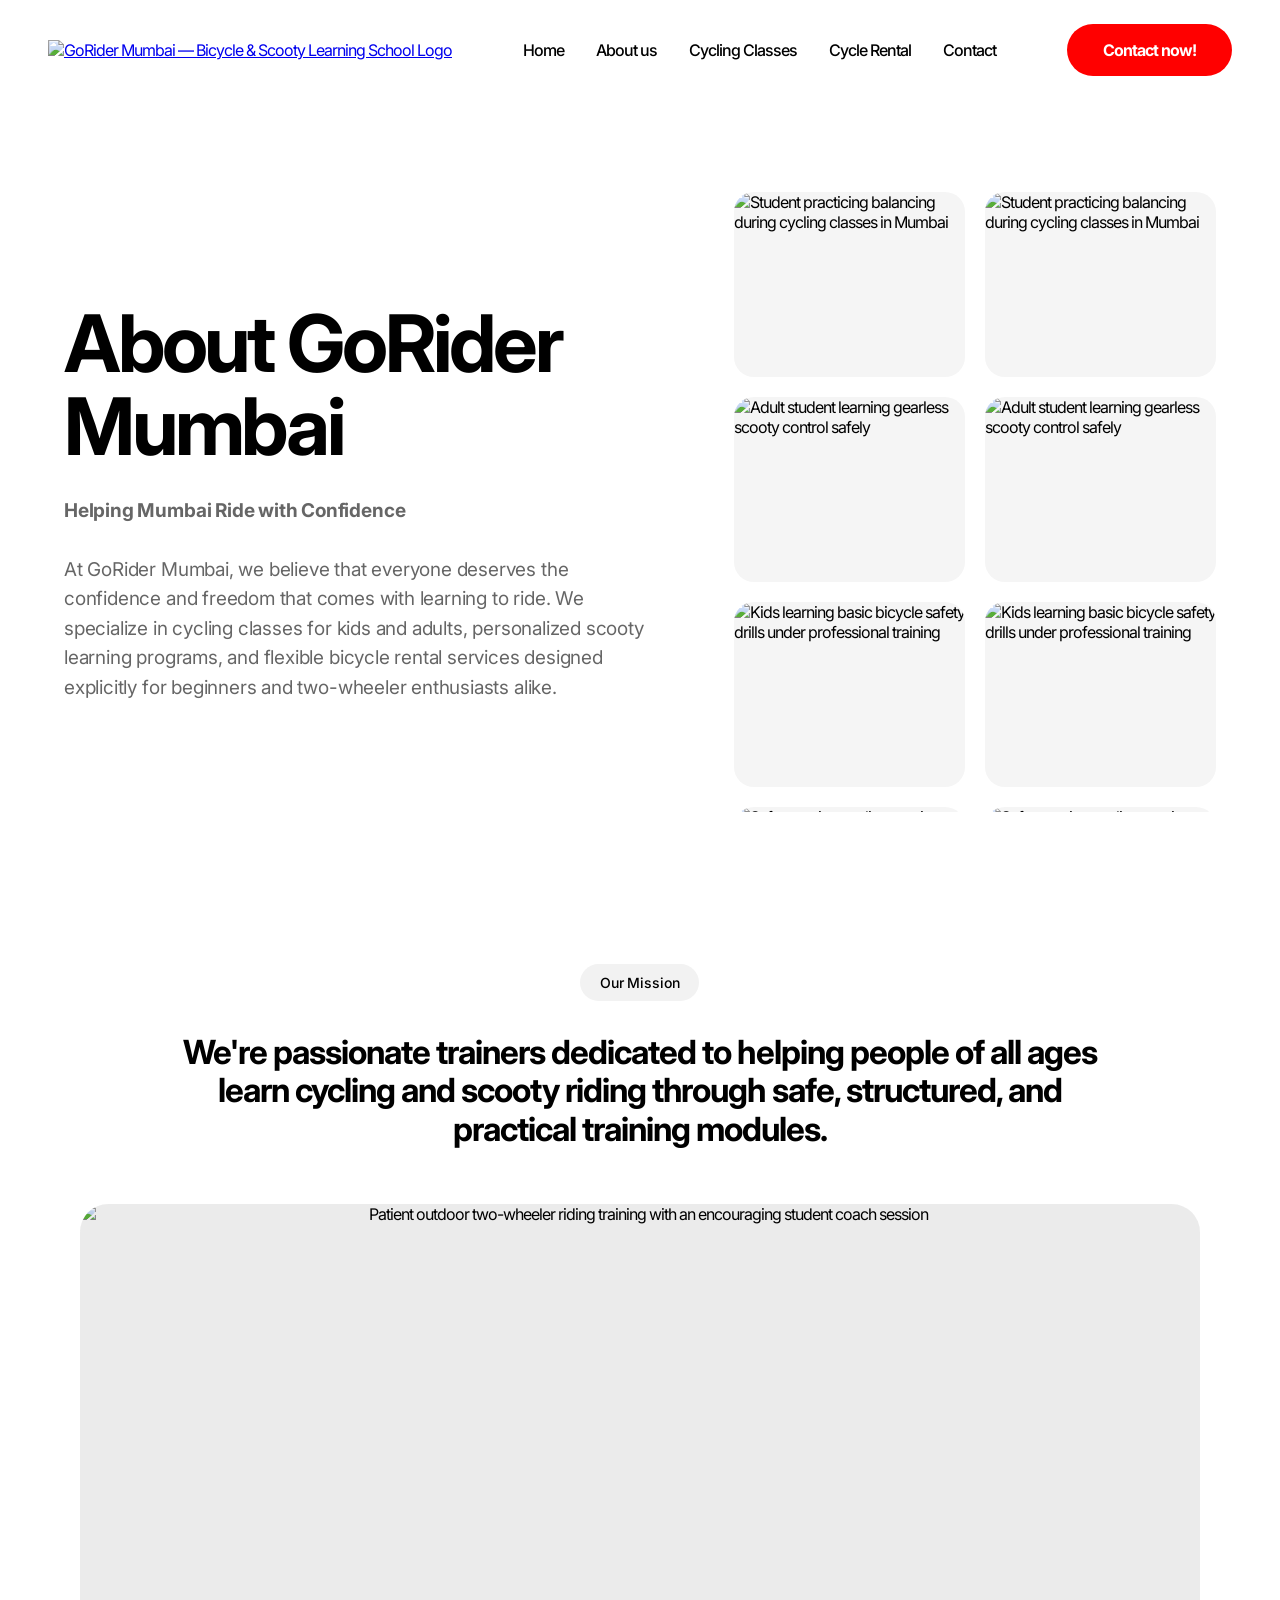
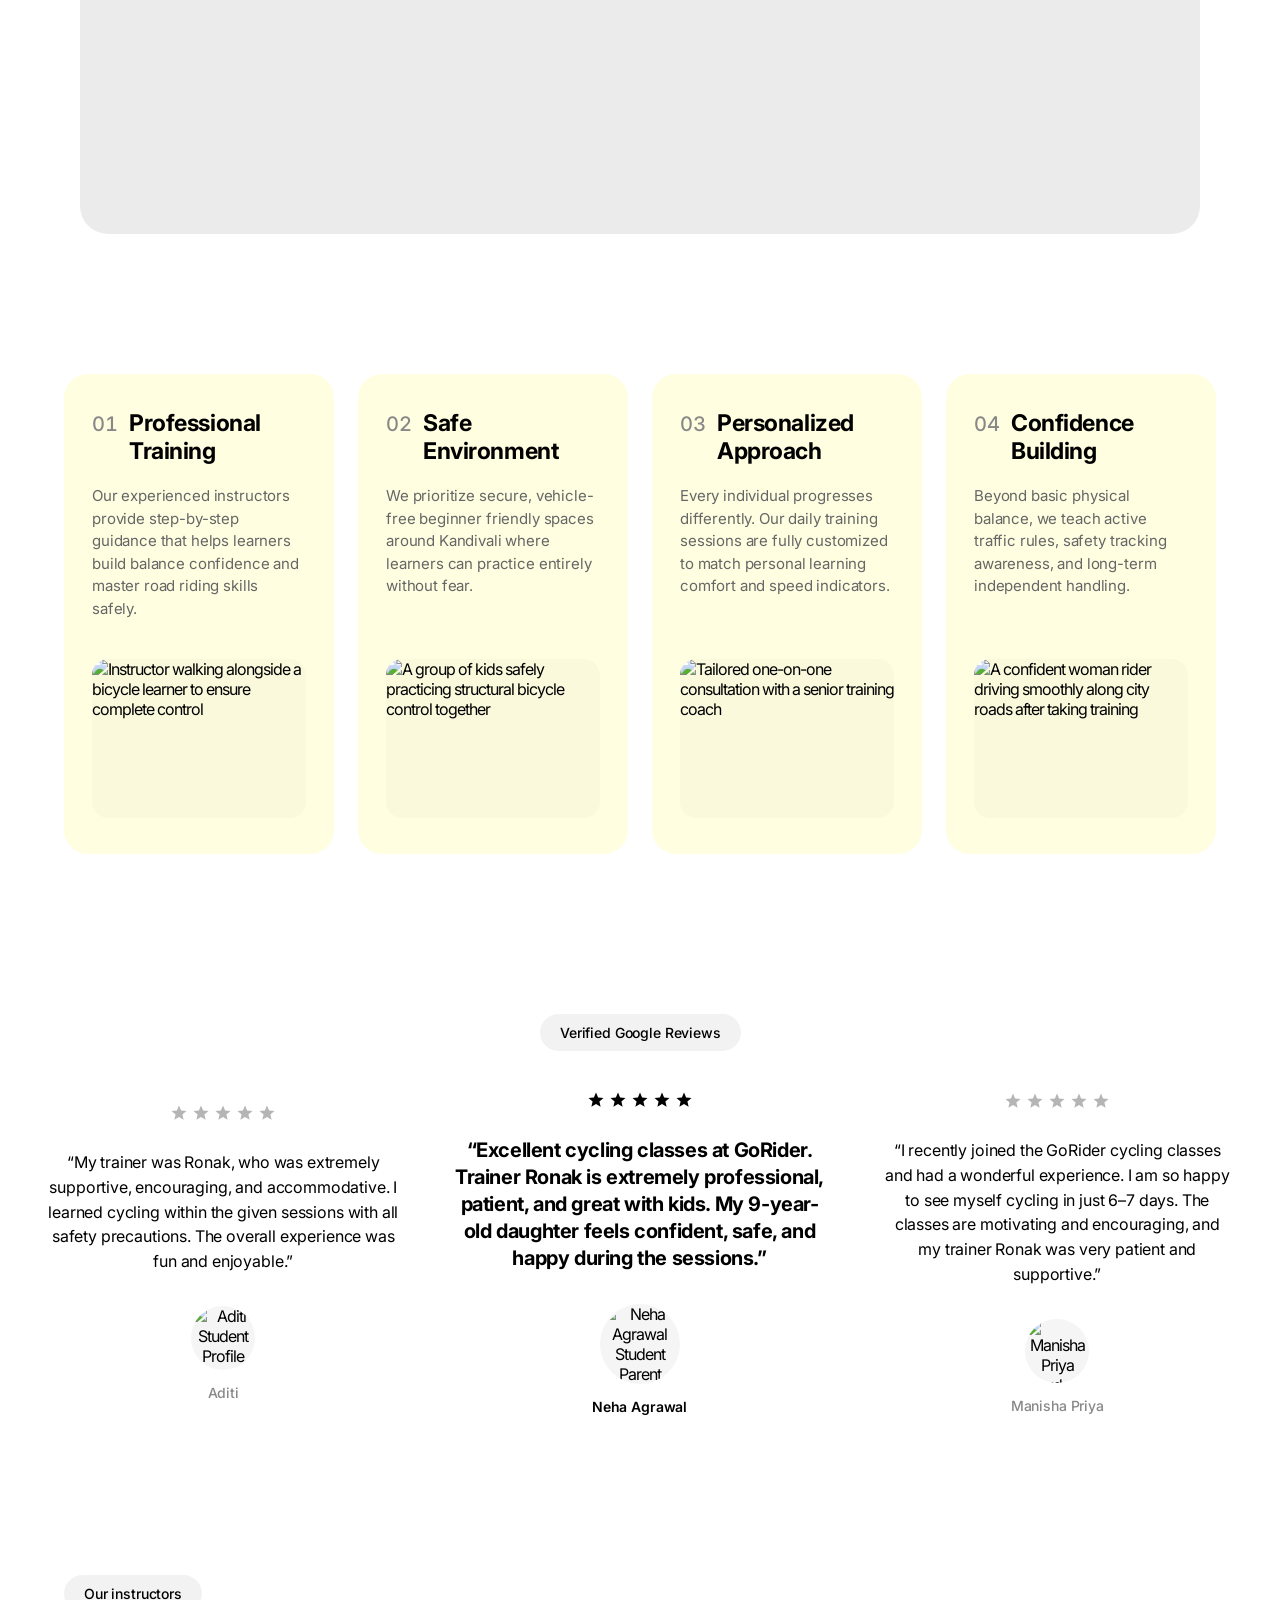
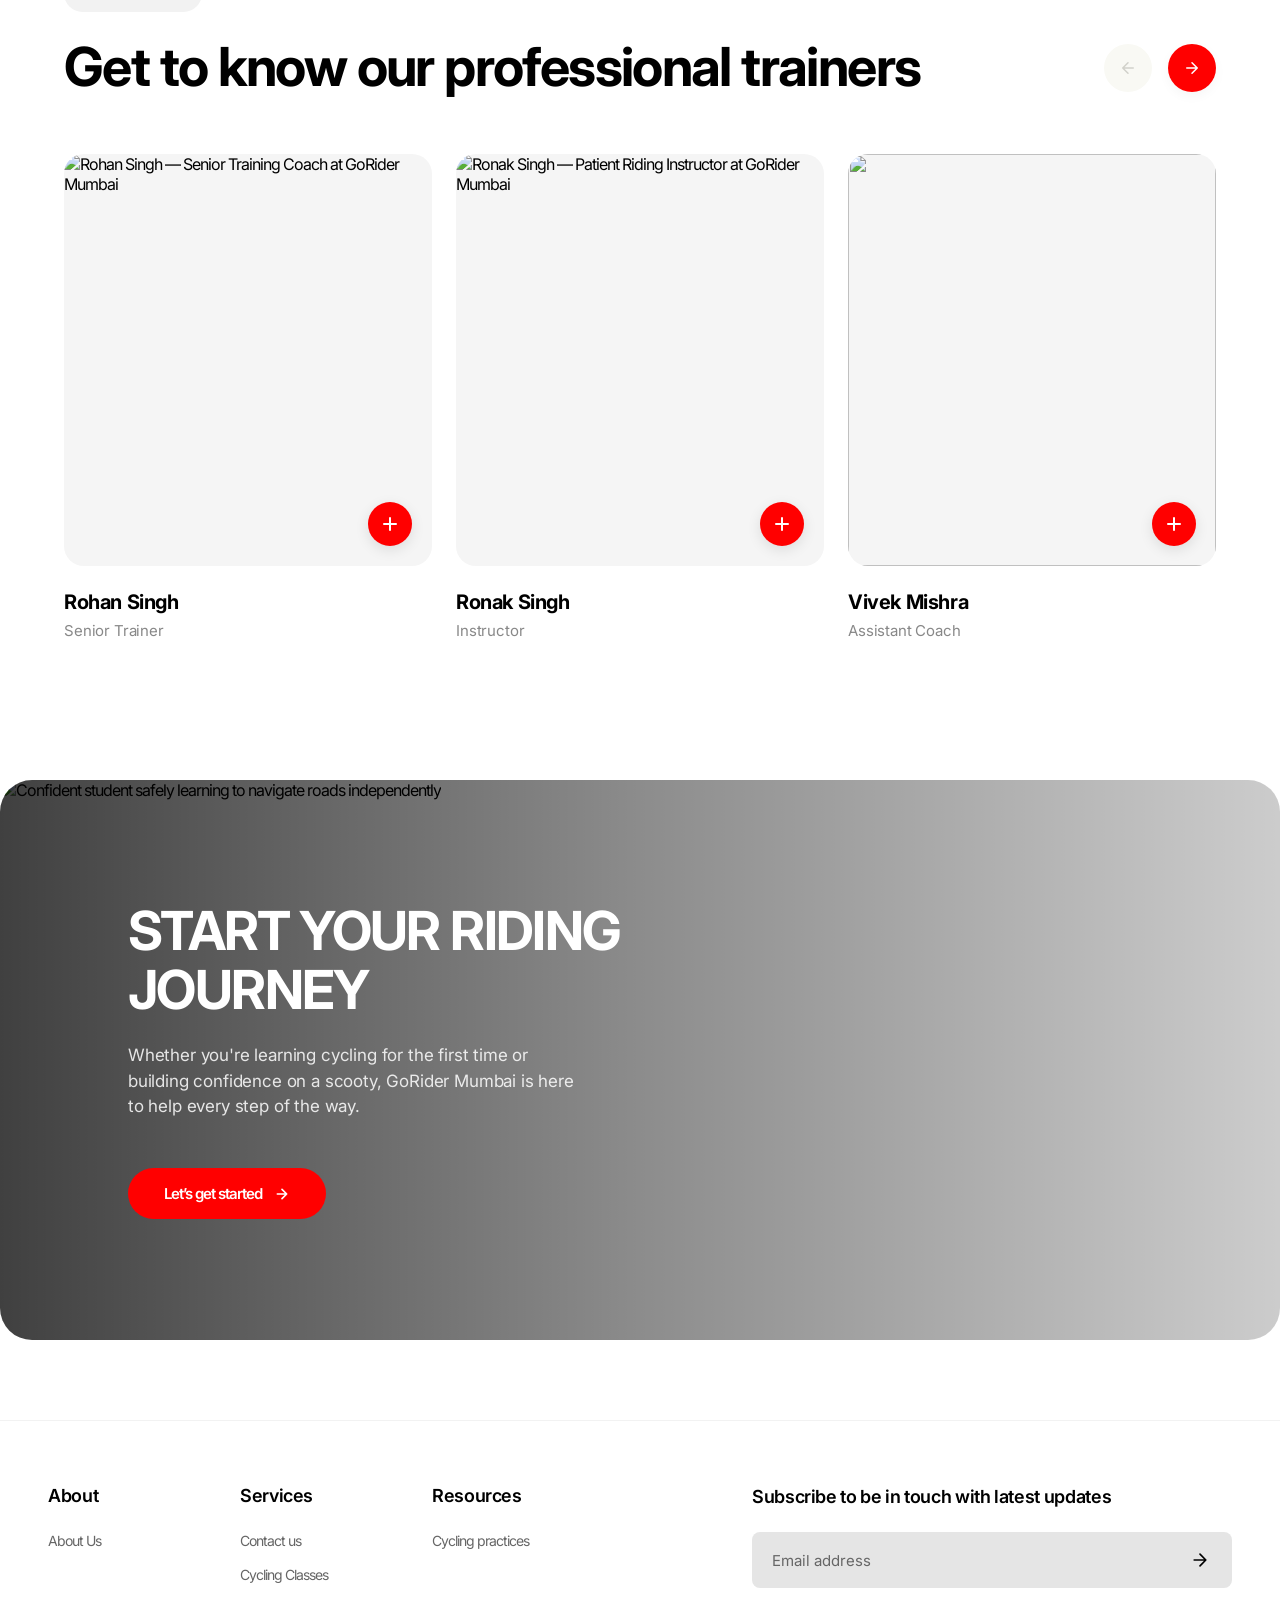
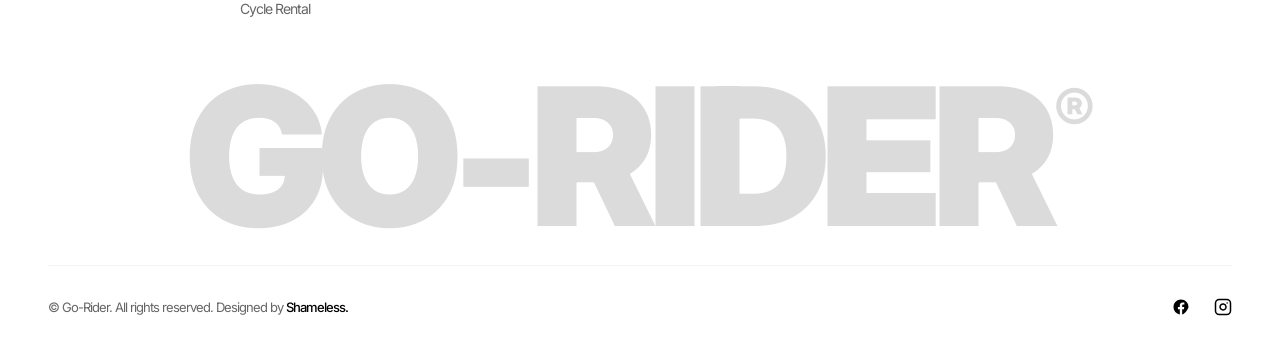
==== Go-rider/about.html @ f87ca154 "Add files via upload" ====
<!DOCTYPE html>
<html lang="en">

<head>
    <meta charset="UTF-8">
    <meta name="viewport" content="width=device-width, initial-scale=1.0">
    
    <!-- Optimized Meta Title & Description for Local Business Authority -->
    <title>About Us | GoRider Mumbai — Professional Cycling & Scooty Training Academy</title>
    <meta name="description"
        content="Discover the story behind GoRider Mumbai. Learn how our expert instructors provide safe, patient cycling and gearless scooty driving lessons for adults, kids, and women in Kandivali East.">
    <meta property="og:title" content="About Us — GoRider Mumbai Cycling Classes">
    <meta property="og:description"
        content="Meet our patient instructors and explore our beginner-friendly training programs for independent two-wheeler riding in Mumbai.">
    <meta property="og:type" content="website">

    <link rel="preconnect" href="https://fonts.googleapis.com">
    <link rel="preconnect" href="https://fonts.gstatic.com" crossorigin>
    <link href="https://fonts.googleapis.com/css2?family=Inter:wght@400;500;600;700;800&display=swap" rel="stylesheet">

    <link rel="stylesheet" href="css/style.css">
    <link rel="stylesheet" href="./css/responsive.css">
    <!-- Modern Browsers & Devices Favicon Code -->
<link rel="icon" href="https://i.postimg.cc/0Q3DzD9N/Whats-App-Image-2026-05-09-at-15-06-15.jpg" sizes="any">
<link rel="icon" href="https://i.postimg.cc/0Q3DzD9N/Whats-App-Image-2026-05-09-at-15-06-15.jpg" type="image/svg+xml">
<link rel="apple-touch-icon" href="https://i.postimg.cc/0Q3DzD9N/Whats-App-Image-2026-05-09-at-15-06-15.jpg">
<link rel="manifest" href="https://i.postimg.cc/0Q3DzD9N/Whats-App-Image-2026-05-09-at-15-06-15.jpg">
</head>

<body class="bg-white text-black antialiased">

    <header class="site-header">
        <div class="header-container">
            <div class="logo">
                <a href="./index.html">
                    <img src="https://i.postimg.cc/0Q3DzD9N/Whats-App-Image-2026-05-09-at-15-06-15.jpg"
                        alt="GoRider Mumbai — Bicycle & Scooty Learning School Logo">
                </a>
            </div>

            <nav class="desktop-nav" aria-label="Main Navigation">
                <ul class="nav-links">
                    <li><a href="./index.html">Home</a></li>
                    <li><a href="./about.html">About us</a></li>
                    <li><a href="./cycleclasses.html">Cycling Classes</a></li>
                    <li><a href="./cyclerental.html">Cycle Rental</a></li>
                    <li><a href="./contact.html">Contact</a></li>
                </ul>
            </nav>

            <div class="header-cta">
                <a href="./contact.html" class="btn-register">Contact now!</a>
            </div>

            <button class="menu-toggle" id="menuOpenBtn" aria-label="Open navigation menu" aria-controls="mobileMenu">
                <span class="hamburger-line"></span>
                <span class="hamburger-line"></span>
                <span class="hamburger-line"></span>
            </button>
        </div>
    </header>

    <div class="mobile-menu-overlay" id="mobileMenu" aria-hidden="true">
        <div class="mobile-menu-header">
            <div class="logo">
                <a href="./index.html">
                    <img src="https://i.postimg.cc/0Q3DzD9N/Whats-App-Image-2026-05-09-at-15-06-15.jpg"
                        alt="GoRider Mumbai Mobile Logo">
                </a>
            </div>
            <button class="menu-close" id="menuCloseBtn" aria-label="Close navigation menu">
                <span class="close-icon">&times;</span>
            </button>
        </div>

        <nav class="mobile-nav" aria-label="Mobile Main Navigation">
            <ul class="nav-links">
                <li><a href="./index.html">Home</a></li>
                <li><a href="./about.html">About us</a></li>
                <li><a href="./cycleclasses.html">Cycling Classes</a></li>
                <li><a href="./cyclerental.html">Cycle Rental</a></li>
                <li><a href="./contact.html">Contact</a></li>
            </ul>
            <div class="mobile-cta-wrapper">
                <a href="./contact.html" class="btn-register-mobile">Contact now</a>
            </div>
        </nav>
    </div>

    <main>
        <section class="about-hero-section" id="about-intro">
            <div class="about-hero-container">
                
                <div class="about-hero-text-pane">
                    <h1 class="about-main-title reveal-item">About GoRider Mumbai</h1>
                    <p class="about-description reveal-item">
                        <strong>Helping Mumbai Ride with Confidence</strong><br><br>
                        At GoRider Mumbai, we believe that everyone deserves the confidence and freedom that comes with learning to ride. We specialize in cycling classes for kids and adults, personalized scooty learning programs, and flexible bicycle rental services designed explicitly for beginners and two-wheeler enthusiasts alike.
                    </p>
                </div>

                <div class="about-hero-marquee-pane reveal-item">
                    
                    <div class="marquee-track-column col-down" aria-hidden="true">
                        <div class="marquee-scroll-group">
                            <div class="marquee-img-card"><img src="https://i.postimg.cc/pdFwqswV/Whats-App-Image-2026-05-21-at-13-03-52.jpg" alt="Student practicing balancing during cycling classes in Mumbai"></div>
                            <div class="marquee-img-card"><img src="https://i.postimg.cc/c4DGHg7Z/Whats-App-Image-2026-05-11-at-10-00-39-(2).jpg" alt="Adult student learning gearless scooty control safely"></div>
                            <div class="marquee-img-card"><img src="https://i.postimg.cc/3JLQR4jY/Whats-App-Image-2026-05-11-at-10-00-39.jpg" alt="Kids learning basic bicycle safety drills under professional training"></div>
                        </div>
                        <div class="marquee-scroll-group">
                            <div class="marquee-img-card"><img src="https://i.postimg.cc/RVCz4QHL/Whats-App-Image-2026-05-10-at-21-52-39.jpg" alt="Safe morning cycling session tracking with GoRider instructors"></div>
                            <div class="marquee-img-card"><img src="https://i.postimg.cc/J4TCnDNS/Whats-App-Image-2026-05-11-at-10-00-38.jpg" alt="A collection of well-maintained bicycles ready for rental options"></div>
                            <div class="marquee-img-card"><img src="https://i.postimg.cc/x1hrvwFL/Whats-App-Image-2026-05-11-at-10-00-42.jpg" alt="Personalized women scooty driving lessons in Kandivali East"></div>
                        </div>
                    </div>

                    <div class="marquee-track-column col-up" aria-hidden="true">
                        <div class="marquee-scroll-group">
                            <div class="marquee-img-card"><img src="https://i.postimg.cc/pdFwqswV/Whats-App-Image-2026-05-21-at-13-03-52.jpg" alt="Student practicing balancing during cycling classes in Mumbai"></div>
                            <div class="marquee-img-card"><img src="https://i.postimg.cc/c4DGHg7Z/Whats-App-Image-2026-05-11-at-10-00-39-(2).jpg" alt="Adult student learning gearless scooty control safely"></div>
                            <div class="marquee-img-card"><img src="https://i.postimg.cc/3JLQR4jY/Whats-App-Image-2026-05-11-at-10-00-39.jpg" alt="Kids learning basic bicycle safety drills under professional training"></div>
                        </div>
                        <div class="marquee-scroll-group">
                            <div class="marquee-img-card"><img src="https://i.postimg.cc/RVCz4QHL/Whats-App-Image-2026-05-10-at-21-52-39.jpg" alt="Safe morning cycling session tracking with GoRider instructors"></div>
                            <div class="marquee-img-card"><img src="https://i.postimg.cc/J4TCnDNS/Whats-App-Image-2026-05-11-at-10-00-38.jpg" alt="A collection of well-maintained bicycles ready for rental options"></div>
                            <div class="marquee-img-card"><img src="https://i.postimg.cc/x1hrvwFL/Whats-App-Image-2026-05-11-at-10-00-42.jpg" alt="Personalized women scooty driving lessons in Kandivali East"></div>
                        </div>
                    </div>

                </div>

            </div>
        </section>
    </main>

    <section class="about-promo-section" id="about-story">
        <div class="about-promo-container">
            
            <div class="promo-header reveal-item">
                <span class="promo-badge">Our Mission</span>
            </div>

            <div class="promo-headline-wrapper reveal-item">
                <h2 class="promo-main-title">
                    We're passionate trainers dedicated to helping people of all ages learn cycling and scooty riding through safe, structured, and practical training modules.
                </h2>
            </div>

            <div class="promo-media-card reveal-item" id="video-trigger-container">
                <img 
                    src="https://i.postimg.cc/qvPnCGyw/Gemini-Generated-Image-xu82bdxu82bdxu82.png" 
                    alt="Patient outdoor two-wheeler riding training with an encouraging student coach session" 
                    class="promo-backdrop-img"
                    loading="lazy"
                    width="1120"
                    height="630"
                >
                <div class="media-darkness-tint" aria-hidden="true"></div>
            </div>

        </div>
    </section>

    <section class="about-cards-section" id="about-advantages-grid">
        <div class="about-cards-container">
            
            <div class="about-cards-row">
                
                <article class="advantage-item-card reveal-item">
                    <div class="card-meta-header">
                        <span class="card-number-index">01</span>
                        <h3 class="card-title-text">Professional Training</h3>
                    </div>
                    <p class="card-body-description">
                       Our experienced instructors provide step-by-step guidance that helps learners build balance confidence and master road riding skills safely.
                    </p>
                    <div class="card-image-box">
                        <img src="https://images.pexels.com/photos/10403889/pexels-photo-10403889.jpeg" alt="Instructor walking alongside a bicycle learner to ensure complete control" loading="lazy">
                    </div>
                </article>

                <article class="advantage-item-card reveal-item">
                    <div class="card-meta-header">
                        <span class="card-number-index">02</span>
                        <h3 class="card-title-text">Safe Environment</h3>
                    </div>
                    <p class="card-body-description">
                        We prioritize secure, vehicle-free beginner friendly spaces around Kandivali where learners can practice entirely without fear.
                    </p>
                    <div class="card-image-box">
                        <img src="https://images.pexels.com/photos/37119587/pexels-photo-37119587.jpeg" alt="A group of kids safely practicing structural bicycle control together" loading="lazy">
                    </div>
                </article>

                <article class="advantage-item-card reveal-item">
                    <div class="card-meta-header">
                        <span class="card-number-index">03</span>
                        <h3 class="card-title-text">Personalized Approach</h3>
                    </div>
                    <p class="card-body-description">
                        Every individual progresses differently. Our daily training sessions are fully customized to match personal learning comfort and speed indicators.
                    </p>
                    <div class="card-image-box">
                        <img src="https://images.pexels.com/photos/12945008/pexels-photo-12945008.jpeg" alt="Tailored one-on-one consultation with a senior training coach" loading="lazy">
                    </div>
                </article>

                <article class="advantage-item-card reveal-item">
                    <div class="card-meta-header">
                        <span class="card-number-index">04</span>
                        <h3 class="card-title-text">Confidence Building</h3>
                    </div>
                    <p class="card-body-description">
                        Beyond basic physical balance, we teach active traffic rules, safety tracking awareness, and long-term independent handling.
                    </p>
                    <div class="card-image-box">
                        <img src="https://images.pexels.com/photos/8798975/pexels-photo-8798975.jpeg" alt="A confident woman rider driving smoothly along city roads after taking training" loading="lazy">
                    </div>
                </article>

            </div>

        </div>
    </section>

    <section class="about-reviews-section" id="about-reviews">
        <div class="about-reviews-container">
            
            <div class="reviews-header reveal-item">
                <span class="reviews-badge">Verified Google Reviews</span>
            </div>

            <div class="reviews-grid-layout">
                
                <article class="review-display-card side-card reveal-item">
                    <div class="star-rating-row dim-stars" aria-label="Rated 5 out of 5 stars">
                        <svg viewBox="0 0 24 24" fill="currentColor"><path d="M12 17.27L18.18 21l-1.64-7.03L22 9.24l-7.19-.61L12 2 9.19 8.63 2 9.24l5.46 4.73L5.82 21z"/></svg>
                        <svg viewBox="0 0 24 24" fill="currentColor"><path d="M12 17.27L18.18 21l-1.64-7.03L22 9.24l-7.19-.61L12 2 9.19 8.63 2 9.24l5.46 4.73L5.82 21z"/></svg>
                        <svg viewBox="0 0 24 24" fill="currentColor"><path d="M12 17.27L18.18 21l-1.64-7.03L22 9.24l-7.19-.61L12 2 9.19 8.63 2 9.24l5.46 4.73L5.82 21z"/></svg>
                        <svg viewBox="0 0 24 24" fill="currentColor"><path d="M12 17.27L18.18 21l-1.64-7.03L22 9.24l-7.19-.61L12 2 9.19 8.63 2 9.24l5.46 4.73L5.82 21z"/></svg>
                        <svg viewBox="0 0 24 24" fill="currentColor"><path d="M12 17.27L18.18 21l-1.64-7.03L22 9.24l-7.19-.61L12 2 9.19 8.63 2 9.24l5.46 4.73L5.82 21z"/></svg>
                    </div>
                    <blockquote class="review-blockquote-text">
                        &ldquo;My trainer was Ronak, who was extremely supportive, encouraging, and accommodative. I learned cycling within the given sessions with all safety precautions. The overall experience was fun and enjoyable.&rdquo;
                    </blockquote>
                    <div class="review-author-profile">
                        <div class="author-avatar-frame">
                            <img src="https://randomuser.me/api/portraits/women/12.jpg" alt="Aditi Student Profile Picture" loading="lazy">
                        </div>
                        <span class="author-name-text">Aditi</span>
                    </div>
                </article>

                <article class="review-display-card center-card reveal-item">
                    <div class="star-rating-row solid-stars" aria-label="Rated 5 out of 5 stars">
                        <svg viewBox="0 0 24 24" fill="currentColor"><path d="M12 17.27L18.18 21l-1.64-7.03L22 9.24l-7.19-.61L12 2 9.19 8.63 2 9.24l5.46 4.73L5.82 21z"/></svg>
                        <svg viewBox="0 0 24 24" fill="currentColor"><path d="M12 17.27L18.18 21l-1.64-7.03L22 9.24l-7.19-.61L12 2 9.19 8.63 2 9.24l5.46 4.73L5.82 21z"/></svg>
                        <svg viewBox="0 0 24 24" fill="currentColor"><path d="M12 17.27L18.18 21l-1.64-7.03L22 9.24l-7.19-.61L12 2 9.19 8.63 2 9.24l5.46 4.73L5.82 21z"/></svg>
                        <svg viewBox="0 0 24 24" fill="currentColor"><path d="M12 17.27L18.18 21l-1.64-7.03L22 9.24l-7.19-.61L12 2 9.19 8.63 2 9.24l5.46 4.73L5.82 21z"/></svg>
                        <svg viewBox="0 0 24 24" fill="currentColor"><path d="M12 17.27L18.18 21l-1.64-7.03L22 9.24l-7.19-.61L12 2 9.19 8.63 2 9.24l5.46 4.73L5.82 21z"/></svg>
                    </div>
                    <blockquote class="review-blockquote-text">
                        &ldquo;Excellent cycling classes at GoRider. Trainer Ronak is extremely professional, patient, and great with kids. My 9-year-old daughter feels confident, safe, and happy during the sessions.&rdquo;
                    </blockquote>
                    <div class="review-author-profile">
                        <div class="author-avatar-frame main-avatar">
                            <img src="https://lh3.googleusercontent.com/a-/ALV-UjWwUsFAbyqOYXCbGFo5ivkQgZo5kqHjsEYypUk7lC_VW98xeJxp=w90-h90-p-rp-mo-br100" alt="Neha Agrawal Student Parent Review Picture" loading="lazy">
                        </div>
                        <span class="author-name-text">Neha Agrawal</span>
                    </div>
                </article>

                <article class="review-display-card side-card reveal-item">
                    <div class="star-rating-row dim-stars" aria-label="Rated 5 out of 5 stars">
                        <svg viewBox="0 0 24 24" fill="currentColor"><path d="M12 17.27L18.18 21l-1.64-7.03L22 9.24l-7.19-.61L12 2 9.19 8.63 2 9.24l5.46 4.73L5.82 21z"/></svg>
                        <svg viewBox="0 0 24 24" fill="currentColor"><path d="M12 17.27L18.18 21l-1.64-7.03L22 9.24l-7.19-.61L12 2 9.19 8.63 2 9.24l5.46 4.73L5.82 21z"/></svg>
                        <svg viewBox="0 0 24 24" fill="currentColor"><path d="M12 17.27L18.18 21l-1.64-7.03L22 9.24l-7.19-.61L12 2 9.19 8.63 2 9.24l5.46 4.73L5.82 21z"/></svg>
                        <svg viewBox="0 0 24 24" fill="currentColor"><path d="M12 17.27L18.18 21l-1.64-7.03L22 9.24l-7.19-.61L12 2 9.19 8.63 2 9.24l5.46 4.73L5.82 21z"/></svg>
                        <svg viewBox="0 0 24 24" fill="currentColor"><path d="M12 17.27L18.18 21l-1.64-7.03L22 9.24l-7.19-.61L12 2 9.19 8.63 2 9.24l5.46 4.73L5.82 21z"/></svg>
                    </div>
                    <blockquote class="review-blockquote-text">
                        &ldquo;I recently joined the GoRider cycling classes and had a wonderful experience. I am so happy to see myself cycling in just 6–7 days. The classes are motivating and encouraging, and my trainer Ronak was very patient and supportive.&rdquo;
                    </blockquote>
                    <div class="review-author-profile">
                        <div class="author-avatar-frame">
                            <img src="https://randomuser.me/api/portraits/women/10.jpg" alt="Manisha Priya Student Review Picture" loading="lazy">
                        </div>
                        <span class="author-name-text">Manisha Priya</span>
                    </div>
                </article>

            </div>

        </div>
    </section>

    <section class="about-team-section" id="about-team">
        <div class="about-team-container">
            
            <div class="team-section-header reveal-item">
                <div class="header-left-pane">
                    <span class="team-badge">Our instructors</span>
                    <h2 class="team-main-title">Get to know our professional trainers</h2>
                </div>
                
                <div class="team-nav-arrows" aria-hidden="true">
                    <button class="team-arrow-btn arrow-dim" aria-label="Previous team members">
                        <svg viewBox="0 0 24 24" fill="none" xmlns="http://www.w3.org/2000/svg">
                            <path d="M19 12H5M5 12L12 19M5 12L12 5" stroke="currentColor" stroke-width="2" stroke-linecap="round" stroke-linejoin="round"/>
                        </svg>
                    </button>
                    <button class="team-arrow-btn arrow-active" aria-label="Next team members">
                        <svg viewBox="0 0 24 24" fill="none" xmlns="http://www.w3.org/2000/svg">
                            <path d="M5 12H19M19 12L12 5M19 12L12 19" stroke="currentColor" stroke-width="2" stroke-linecap="round" stroke-linejoin="round"/>
                        </svg>
                    </button>
                </div>
            </div>

            <div class="team-grid-layout">
                
                <article class="team-profile-card reveal-item">
                    <div class="profile-media-box">
                        <img src="https://i.postimg.cc/RCThRjbg/Whats-App-Image-2026-06-08-at-13-57-51.jpg" alt="Rohan Singh — Senior Training Coach at GoRider Mumbai" loading="lazy">
                        <button class="profile-detail-plus" aria-label="View biography profile metrics for Rohan Singh">
                            <span class="plus-bar-h"></span>
                            <span class="plus-bar-v"></span>
                        </button>
                    </div>
                    <div class="profile-identity-footer">
                        <h3 class="member-name-lbl">Rohan Singh</h3>
                        <p class="member-role-lbl">Senior Trainer</p>
                    </div>
                </article>

                <article class="team-profile-card reveal-item">
                    <div class="profile-media-box">
                        <img src="https://i.postimg.cc/XNgq8TD1/Whats-App-Image-2026-06-08-at-13-56-03.jpg" alt="Ronak Singh — Patient Riding Instructor at GoRider Mumbai" loading="lazy">
                        <button class="profile-detail-plus" aria-label="View biography profile metrics for Ronak Singh">
                            <span class="plus-bar-h"></span>
                            <span class="plus-bar-v"></span>
                        </button>
                    </div>
                    <div class="profile-identity-footer">
                        <h3 class="member-name-lbl">Ronak Singh</h3>
                        <p class="member-role-lbl">Instructor</p>
                    </div>
                </article>

                <article class="team-profile-card reveal-item">
                    <div class="profile-media-box">
                        <img src="[data-uri]"><br>                        <button class="profile-detail-plus" aria-label="View biography profile metrics for Vivek Mishra">
                            <span class="plus-bar-h"></span>
                            <span class="plus-bar-v"></span>
                        </button>
                    </div>
                    <div class="profile-identity-footer">
                        <h3 class="member-name-lbl">Vivek Mishra</h3>
                        <p class="member-role-lbl">Assistant Coach</p>
                    </div>
                </article>

            </div>

        </div>
    </section>

    <section class="final-cta-section" id="join-adventure">
        <div class="final-cta-container">
            
            <div class="cta-backdrop-layer">
                <img src="https://images.pexels.com/photos/22765381/pexels-photo-22765381.jpeg" alt="Confident student safely learning to navigate roads independently" loading="lazy">
                <div class="cta-overlay-tint" aria-hidden="true"></div>
            </div>

            <div class="cta-foreground-content">
                
                <h2 class="cta-main-title reveal-item">
                    START YOUR RIDING JOURNEY
                </h2>
                
                <p class="cta-description reveal-item">
                    Whether you're learning cycling for the first time or building confidence on a scooty, GoRider Mumbai is here to help every step of the way.
                </p>
                
                <div class="cta-action-row reveal-item">
                    <a href="./contact.html" class="btn-yellow-arrow" aria-label="Get started with your registration">
                        <span>Let’s get started</span>
                        <svg class="cta-arrow-svg" viewBox="0 0 24 24" fill="none" xmlns="http://www.w3.org/2000/svg" aria-hidden="true">
                            <path d="M5 12H19M19 12L12 5M19 12L12 19" stroke="currentColor" stroke-width="2.5" stroke-linecap="round" stroke-linejoin="round"/>
                        </svg>
                    </a>
                </div>

            </div>

        </div>
    </section>

    <footer class="site-footer">
        <div class="footer-container">

            <div class="footer-top">

                <div class="footer-links-grid">
                    <nav class="footer-column" aria-label="About Navigation">
                        <h3 class="column-title">About</h3>
                        <ul class="column-list">
                            <li><a href="./about.html" class="column-link">About Us</a></li>
                        </ul>
                    </nav>

                    <nav class="footer-column" aria-label="Services Navigation">
                        <h3 class="column-title">Services</h3>
                        <ul class="column-list">
                            <li><a href="./contact.html" class="column-link">Contact us</a></li>
                            <li><a href="./cycleclasses.html" class="column-link">Cycling Classes</a></li>
                            <li><a href="./cyclerental.html" class="column-link">Cycle Rental</a></li>
                        </ul>
                    </nav>

                    <nav class="footer-column" aria-label="Resources Navigation">
                        <h3 class="column-title">Resources</h3>
                        <ul class="column-list">
                            <li><a href="./cycleclasses.html#practices" class="column-link">Cycling practices</a></li>
                        </ul>
                    </nav>
                </div>

                <div class="footer-newsletter">
                    <h3 class="newsletter-title">Subscribe to be in touch with latest updates</h3>
                    <form id="newsletter-form" class="newsletter-form" action="#" method="POST"
                        aria-label="Email subscription form">
                        <label for="email-address" class="sr-only">Email address</label>
                        <input type="email" id="email-address" name="email" class="newsletter-input"
                            placeholder="Email address" required aria-required="true" autocomplete="email">
                        <button type="submit" class="newsletter-submit-btn" aria-label="Submit email address">
                            <svg class="submit-arrow-icon" viewBox="0 0 24 24" fill="none"
                                xmlns="http://www.w3.org/2000/svg">
                                <path d="M5 12H19M19 12L12 5M19 12L12 19" stroke="currentColor" stroke-width="2"
                                    stroke-linecap="round" stroke-linejoin="round" />
                            </svg>
                        </button>
                    </form>
                    <div id="form-feedback" class="form-feedback-message" aria-live="polite"></div>
                </div>
            </div>

            <div class="footer-branding" aria-hidden="true">
                <span class="branding-text">GO-RIDER</span>
                <span class="branding-reg-symbol">®</span>
            </div>

            <div class="footer-bottom">
                <p class="footer-copyright">
                    &copy; Go-Rider. All rights reserved. Designed by <a href="https://fourtwelve.co" target="_blank"
                        rel="noopener font-semibold">Shameless.</a>
                </p>

                <div class="footer-socials">
                    <a href="https://facebook.com" target="_blank" rel="noopener" class="social-icon-link"
                        aria-label="Follow GoRider Mumbai on Facebook">
                        <svg viewBox="0 0 24 24" fill="currentColor">
                            <path
                                d="M22 12c0-5.523-4.477-10-10-10S2 6.477 2 12c0 4.991 3.657 9.128 8.438 9.878v-6.987h-2.54V12h2.54V9.797c0-2.506 1.492-3.89 3.777-3.89 1.094 0 2.238.195 2.238.195v2.46h-1.26c-1.243 0-1.63.771-1.63 1.562V12h2.773l-.443 2.89h-2.33v6.988C18.343 21.128 22 12.991 22 12z" />
                        </svg>
                    </a>
                    <a href="https://instagram.com" target="_blank" rel="noopener" class="social-icon-link"
                        aria-label="Follow GoRider Mumbai on Instagram">
                        <svg viewBox="0 0 24 24" fill="none" stroke="currentColor" stroke-width="2"
                            stroke-linecap="round" stroke-linejoin="round">
                            <rect x="2" y="2" width="20" height="20" rx="5" ry="5"></rect>
                            <path d="M16 11.37A4 4 0 1 1 12.63 8 4 4 0 0 1 16 11.37z"></path>
                            <line x1="17.5" y1="6.5" x2="17.51" y2="6.5"></line>
                        </svg>
                    </a>
                </div>
            </div>

        </div>
    </footer>

    <script src="js/script.js"></script>
    <script src="https://cdn.jsdelivr.net/npm/locomotive-scroll@3.5.4/dist/locomotive-scroll.js"></script>
    <script src="https://cdnjs.cloudflare.com/ajax/libs/gsap/3.12.2/ScrollTrigger.min.js"></script>
    <script src="https://cdnjs.cloudflare.com/ajax/libs/gsap/3.12.2/gsap.min.js"></script>
</body>

</html>
---- Go-rider/css/style.css ----
/* ==========================================================================
   Base Elements & Reset Configuration
   ========================================================================== */
* {
    margin: 0;
    padding: 0;
    box-sizing: border-box;
    -webkit-font-smoothing: antialiased;
    -moz-osx-font-smoothing: grayscale;
}

:root {
    --color-bg: #ffffff;
    --color-text: #000000;
    --color-text-white: #ffffff;
    --color-accent: #ff0000; /* Red color */
    --font-primary: 'Inter', -apple-system, BlinkMacSystemFont, "Segoe UI", Roboto, sans-serif;
    --transition-speed: 0.25s;
}

html {
    font-family: var(--font-primary);
    background-color: var(--color-bg);
    color: var(--color-text);
    scroll-behavior: smooth;
    letter-spacing: -1px;
}

/* ==========================================================================
   Header Component Core Layout
   ========================================================================== */
.site-header {
    width: 100%;
    background-color: var(--color-bg);
    position: relative;
    z-index: 100;
    padding: 24px 0; /* Creates spatial alignment layout padding */
}

.header-container {
    max-width: 1440px;
    margin: 0 auto;
    padding: 0 48px;
    display: flex;
    align-items: center;
    justify-content: space-between;
}

/* ==========================================================================
   Typography & Component Styling
   ========================================================================== */

.logo img{
    height: 80px;
    width: 100%;
}
.desktop-nav {
    display: flex;
    align-items: center;
}

.nav-links {
    display: flex;
    align-items: center;
    list-style: none;
    gap: 32px; /* Uniform spacing from image reference */
}

.nav-links a {
    font-size: 16px;
    font-weight: 500;
    color: var(--color-text);
    text-decoration: none;
    transition: opacity var(--transition-speed) ease;
}

.nav-links a:hover {
    opacity: 0.7;
}

/* Dropdown styling element */
.dropdown {
    position: relative;
}

.dropdown-toggle {
    display: flex;
    align-items: center;
    gap: 6px;
}

.chevron-down {
    display: inline-block;
    width: 8px;
    height: 8px;
    border-right: 2px solid var(--color-text);
    border-bottom: 2px solid var(--color-text);
    transform: rotate(45deg);
    margin-bottom: 4px;
    transition: transform var(--transition-speed) ease;
}

.dropdown:hover .chevron-down {
    transform: rotate(-135deg);
    margin-bottom: -2px;
}

.dropdown-menu {
    position: absolute;
    top: 100%;
    left: 50%;
    transform: translateX(-50%) translateY(10px);
    background-color: var(--color-bg);
    box-shadow: 0 8px 24px rgba(0, 0, 0, 0.08);
    border-radius: 8px;
    list-style: none;
    padding: 12px 0;
    min-width: 160px;
    opacity: 0;
    visibility: hidden;
    transition: all var(--transition-speed) ease;
}

.dropdown:hover .dropdown-menu {
    opacity: 1;
    visibility: visible;
    transform: translateX(-50%) translateY(0);
}

.dropdown-menu a {
    display: block;
    padding: 8px 20px;
    font-size: 15px;
}

/* Premium Rounded Action Button Setup */
.btn-register {
    display: inline-block;
    background-color: var(--color-accent);
    color: var(--color-text-white);
    text-decoration: none;
    font-size: 16px;
    font-weight: 700;
    padding: 16px 36px;
    border-radius: 100px; /* Forces exact capsule layout */
    transition: transform 0.2s cubic-bezier(0.16, 1, 0.3, 1), background-color var(--transition-speed) ease;
}

.btn-register:hover {
    transform: scale(1.02);
    background-color: #e40000;
}

/* ==========================================================================
   Mobile Elements Setup (Hidden on Large Screen Configurations)
   ========================================================================== */
.menu-toggle {
    display: none;
    background: none;
    border: none;
    cursor: pointer;
    flex-direction: column;
    justify-content: space-between;
    width: 24px;
    height: 16px;
    padding: 0;
}

.hamburger-line {
    width: 100%;
    height: 2px;
    background-color: var(--color-text);
    transition: all var(--transition-speed) ease;
}

.mobile-menu-overlay {
    display: none;
}

/* --- Global Styles & Layout Reset --- */
* {
    box-sizing: border-box;
    margin: 0;
    padding: 0;
}

body {
    font-family: 'Inter', -apple-system, BlinkMacSystemFont, "Segoe UI", Roboto, sans-serif;
    background-color: #ffffff;
    color: #111111;
    min-height: 100vh;
    display: flex;
    flex-direction: column;
    -webkit-font-smoothing: antialiased;
}

/* --- Screen Reader Utilities (SEO & Accessibility) --- */
.sr-only {
    position: absolute;
    width: 1px;
    height: 1px;
    padding: 0;
    margin: -1px;
    overflow: hidden;
    clip: rect(0, 0, 0, 0);
    white-space: nowrap;
    border: 0;
}

/* --- Footer Core Styling --- */
.site-footer {
    width: 100%;
    background-color: #ffffff;
    border-top: 1px solid #f2f2f2;
    padding-top: 64px;
    padding-bottom: 40px;
    overflow: hidden;
}

.footer-container {
    max-width: 1440px;
    margin: 0 auto;
    padding: 0 48px;
}

/* Top Segment: Row layout split between columns and subscribe */
.footer-top {
    display: flex;
    justify-content: space-between;
    align-items: flex-start;
    gap: 40px;
}

/* Grid Layout for the Three columns */
.footer-links-grid {
    display: grid;
    grid-template-columns: repeat(3, 160px);
    gap: 32px;
}

.footer-column {
    display: flex;
    flex-direction: column;
}

.column-title {
    font-size: 18px;
    font-weight: 600;
    color: #000000;
    margin-bottom: 24px;
    letter-spacing: -0.02em;
}

.column-list {
    list-style: none;
}

.column-list li {
    margin-bottom: 14px;
}

.column-link {
    font-size: 14px;
    font-weight: 400;
    color: #666666;
    text-decoration: none;
    transition: color 0.15s ease-in-out;
}

.column-link:hover {
    color: #000000;
}

/* Newsletter Input Section Styling */
.footer-newsletter {
    max-width: 480px;
    width: 100%;
}

.newsletter-title {
    font-size: 18px;
    font-weight: 600;
    color: #000000;
    margin-bottom: 24px;
    letter-spacing: -0.02em;
    line-height: 1.3;
}

.newsletter-form {
    position: relative;
    width: 100%;
    display: flex;
    align-items: center;
}

.newsletter-input {
    width: 100%;
    height: 56px;
    background-color: #e5e5e5;
    border: none;
    border-radius: 8px;
    padding: 0 60px 0 20px;
    font-family: inherit;
    font-size: 15px;
    font-weight: 400;
    color: #111111;
    outline: none;
    transition: background-color 0.15s ease-in-out, box-shadow 0.15s ease-in-out;
}

.newsletter-input::placeholder {
    color: #666666;
    opacity: 1;
}

.newsletter-input:focus {
    background-color: #dbdbdb;
    box-shadow: 0 0 0 2px rgba(0, 0, 0, 0.05);
}

.newsletter-submit-btn {
    position: absolute;
    right: 16px;
    background: transparent;
    border: none;
    color: #000000;
    cursor: pointer;
    display: flex;
    align-items: center;
    justify-content: center;
    padding: 6px;
    transition: transform 0.15s ease;
}

.newsletter-submit-btn:hover {
    transform: translateX(2px);
}

.submit-arrow-icon {
    width: 20px;
    height: 20px;
}

.form-feedback-message {
    font-size: 13px;
    margin-top: 8px;
    min-height: 18px;
    font-weight: 500;
}

/* --- Middle Segment: Oversized Monolithic Branding Typography --- */
.footer-branding {
    display: flex;
    align-items: flex-start;
    justify-content: center;
    margin-top: 48px;
    margin-bottom: 32px;
    user-select: none;
    width: 100%;
}

.branding-text {
    font-size: clamp(60px, 15vw, 350px);
    font-weight: 900;
    color: #dbdbdb;
    letter-spacing: -0.05em;
    line-height: 0.8;
}

.branding-reg-symbol {
    font-size: clamp(24px, 5vw, 68px);
    font-weight: 700;
    color: #dbdbdb;
    margin-left: 4px;
    line-height: 0.8;
    margin-top: clamp(2px, 0.5vw, 10px);
}

/* --- Bottom Segment: Final Copyright info line & Icons --- */
.footer-bottom {
    display: flex;
    justify-content: space-between;
    align-items: center;
    border-top: 1px solid #f2f2f2;
    padding-top: 32px;
}

.footer-copyright {
    font-size: 13px;
    font-weight: 400;
    color: #666666;
}

.footer-copyright a {
    color: #000000;
    text-decoration: none;
    font-weight: 500;
}

.footer-copyright a:hover {
    text-decoration: underline;
}

.footer-socials {
    display: flex;
    align-items: center;
    gap: 24px;
}

.social-icon-link {
    color: #000000;
    display: inline-block;
    width: 18px;
    height: 18px;
    transition: opacity 0.15s ease-in-out;
}

.social-icon-link svg {
    width: 100%;
    height: 100%;
}

.social-icon-link:hover {
    opacity: 0.7;
}

/* --- Media Queries: Adaptive Responsiveness Configurations --- */

/* Tablet Optimization Layout Screen Breaks */
@media (max-width: 1024px) {
    .footer-container {
        padding: 0 32px;
    }
    
    .footer-top {
        flex-direction: column;
        justify-content: flex-start;
        gap: 48px;
    }

    .footer-newsletter {
        max-width: 100%;
    }
}

/* Mobile Adaptive Layout Screen Breaks */
@media (max-width: 640px) {
    .site-footer {
        padding-top: 48px;
        padding-bottom: 32px;
    }

    .footer-container {
        padding: 0 24px;
    }

    .footer-links-grid {
        grid-template-columns: 1fr;
        gap: 36px;
        width: 100%;
    }

    .column-title {
        margin-bottom: 16px;
    }

    .newsletter-title {
        font-size: 16px;
        margin-bottom: 18px;
    }

    .footer-branding {
        margin-top: 36px;
        margin-bottom: 24px;
    }

    .footer-bottom {
        flex-direction: column-reverse;
        align-items: flex-start;
        gap: 24px;
        padding-top: 24px;
    }

    .footer-socials {
        width: 100%;
        justify-content: flex-start;
    }
}

/* --- Global Styles & Variable Definitions --- */
* {
    box-sizing: border-box;
    margin: 0;
    padding: 0;
}

:root {
    --cyclix-font: 'Inter', -apple-system, BlinkMacSystemFont, sans-serif;
    --color-dark: #000000;
    --color-text-dim: #666666;
    --color-yellow: #ff0000;
    --color-gray-bg: #e5e5e5;
    --color-badge-bg: #f2f2f2;
}

body {
    font-family: var(--cyclix-font);
    background-color: #ffffff;
    color: var(--color-dark);
    -webkit-font-smoothing: antialiased;
    overflow-x: hidden;
}

/* --- Hero Layout Container Construction --- */
.hero-section {
    width: 100%;
    min-height: calc(100vh - 96px); /* Perfect viewport layout accounting for 94px header element height */
    display: flex;
    align-items: center;
    background-color: #ffffff;
    padding: 60px 0;
}

.hero-container {
    max-width: 1440px;
    margin: 0 auto;
    padding: 0 64px;
    display: grid;
    grid-template-columns: 1fr 1fr;
    gap: 48px;
    align-items: center;
    width: 100%;
}

/* --- Left Side: Structural Content Components Styling --- */
.hero-content-block {
    display: flex;
    flex-direction: column;
    align-items: flex-start;
}

/* Tiny Upper Pill Link Badge Style */
.hero-badge {
    display: inline-flex;
    align-items: center;
    background-color: var(--color-badge-bg);
    padding: 10px 20px;
    border-radius: 100px;
    text-decoration: none;
    color: var(--color-dark);
    font-size: 14px;
    font-weight: 500;
    letter-spacing: -0.01em;
    margin-bottom: 36px;
    transition: background-color 0.2s ease;
}

.hero-badge:hover {
    background-color: #eaeaea;
}

.badge-arrow {
    width: 14px;
    height: 14px;
    margin-left: 8px;
}

/* Primary Header Typography Element Configuration */
.hero-main-title {
    font-size: clamp(48px, 5.2vw, 82px);
    font-weight: 700;
    color: var(--color-dark);
    line-height: 1.05;
    letter-spacing: -0.03em;
    margin-bottom: 28px;
}

/* Context Body Copy Block Rules */
.hero-description {
    font-size: 16px;
    font-weight: 400;
    color: var(--color-text-dim);
    line-height: 1.55;
    max-width: 480px;
    margin-bottom: 40px;
    letter-spacing: -0.01em;
}

/* Call to Action Container Layout Group */
.hero-action-row {
    display: flex;
    align-items: center;
    gap: 16px;
    width: 100%;
}

/* Button Component 1: Custom Branding Yellow Tone Accent Button */
.btn-primary-yellow {
    display: inline-flex;
    align-items: center;
    justify-content: center;
    background-color: var(--color-yellow);
    color: #ffff;
    text-decoration: none;
    font-size: 15px;
    font-weight: 600;
    padding: 16px 32px;
    border-radius: 100px;
    transition: transform 0.2s cubic-bezier(0.16, 1, 0.3, 1), filter 0.2s ease;
}

.btn-primary-yellow:hover {
    filter: brightness(0.96);
}

.btn-primary-yellow:active {
    transform: scale(0.98);
}

.btn-arrow {
    width: 16px;
    height: 16px;
    margin-left: 12px;
}

/* Button Component 2: Soft Gray Balanced Alternative UI Tag */
.btn-secondary-gray {
    display: inline-flex;
    align-items: center;
    justify-content: center;
    background-color: var(--color-badge-bg);
    color: var(--color-dark);
    text-decoration: none;
    font-size: 15px;
    font-weight: 600;
    padding: 16px 32px;
    border-radius: 100px;
    transition: transform 0.2s cubic-bezier(0.16, 1, 0.3, 1), background-color 0.2s ease;
}

.btn-secondary-gray:hover {
    background-color: #e2e2e2;
}

.btn-secondary-gray:active {
    transform: scale(0.98);
}

/* --- Right Side: Visual Graphical Composite Elements Framing --- */
.hero-media-wrapper {
    width: 100%;
    display: flex;
    justify-content: flex-end;
}

.media-inner-container {
    position: relative;
    width: 100%;
    max-width: 580px;
    aspect-ratio: 1 / 1;
}

/* High Definition Core Image Structure */
.hero-main-image {
    width: 100%;
    height: 100%;
    object-fit: cover;
    border-radius: 24px;
}

/* Floating Pills Accent Tags Standard Blueprint Specs */
.floating-tag {
    position: absolute;
    background-color: var(--color-dark);
    color: #ffffff;
    padding: 14px 28px;
    border-radius: 100px;
    font-size: 18px;
    font-weight: 600;
    letter-spacing: -0.01em;
    box-shadow: 0 10px 30px rgba(0,0,0,0.08);
    pointer-events: none;
    user-select: none;
}

/* Precise Floating Tag Layout Positioning Maps */
.tag-endurance {
    top: 15%;
    left: -12%;
}

.tag-community {
    right: -8%;
    top: 45%;
}

.tag-adventure {
    left: 8%;
    bottom: 12%;
}

/* --- Dynamic Smooth Fade-Up Animation Infrastructure --- */
.reveal-item {
    opacity: 0;
    transform: translateY(32px);
    transition: opacity 0.85s cubic-bezier(0.215, 0.61, 0.355, 1), 
                transform 0.85s cubic-bezier(0.215, 0.61, 0.355, 1);
    will-change: transform, opacity;
}

.reveal-item.active {
    opacity: 1;
    transform: translateY(0);
}

/* Sequential Staggered Delay Framework Assignments */
.hero-content-block .reveal-item:nth-child(1) { transition-delay: 0.1s; }
.hero-content-block .reveal-item:nth-child(2) { transition-delay: 0.22s; }
.hero-content-block .reveal-item:nth-child(3) { transition-delay: 0.34s; }
.hero-content-block .reveal-item:nth-child(4) { transition-delay: 0.46s; }
.hero-media-wrapper.reveal-item { transition-delay: 0.58s; }


/* --- Adaptive Layout Responsiveness Configuration Breaks --- */

/* Desktop & Medium Screen Scaling Optimization Adjustments */
@media (max-width: 1200px) {
    .hero-container {
        padding: 0 40px;
        gap: 32px;
    }
    
    .tag-endurance { left: -4%; }
    .tag-community { right: -4%; }
}

/* Tablet Layout Structural Refactor Controls */
@media (max-width: 992px) {
    .hero-section {
        padding: 40px 0 60px 0;
    }
    
    .hero-container {
        grid-template-columns: 1fr;
        gap: 64px;
        text-align: left;
    }
    
    .hero-content-block {
        align-items: flex-start;
    }
    
    .hero-description {
        max-width: 100%;
    }
    
    .hero-media-wrapper {
        justify-content: center;
    }
    
    .media-inner-container {
        max-width: 500px;
    }
    
    .tag-endurance { left: -6%; top: 12%; }
    .tag-community { right: -6%; top: 45%; }
    .tag-adventure { left: 4%; bottom: 10%; }
}

/* High-Performance Mobile Display Adjustments */
@media (max-width: 576px) {
    .hero-container {
        padding: 0 24px;
        gap: 48px;
    }
    
    .hero-badge {
        margin-bottom: 24px;
        font-size: 13px;
        padding: 8px 16px;
    }
    
    .hero-main-title {
        font-size: 40px;
        margin-bottom: 20px;
    }
    
    .hero-description {
        font-size: 15px;
        margin-bottom: 32px;
    }
    
    .hero-action-row {
        flex-direction: column;
        gap: 12px;
    }
    
    .btn-primary-yellow, .btn-secondary-gray {
        width: 100%;
        padding: 15px 24px;
        font-size: 15px;
    }
    
    .media-inner-container {
        border-radius: 16px;
    }
    
    .floating-tag {
        font-size: 14px;
        padding: 10px 18px;
    }
    
    .tag-endurance { left: -4%; top: 8%; }
    .tag-community { right: -4%; top: 40%; }
    .tag-adventure { left: 4%; bottom: 8%; }
}

/* --- Info Components Layout Grid Framework --- */
.info-grid-section {
    width: 100%;
    background-color: #ffffff;
    padding: 40px 0 80px 0;
}

.info-grid-container {
    max-width: 1440px;
    margin: 0 auto;
    padding: 0 64px;
    display: flex;
    flex-direction: column;
    gap: 32px;
}

/* Base Flexible Card Layout Standards */
.grid-card {
    border-radius: 28px;
    padding: 56px;
    display: flex;
    position: relative;
    overflow: hidden;
    box-sizing: border-box;
}

/* Color Variant Maps */
.card-accent-yellow {
    background-color: #ff0000; /* Shared structural custom color metric matched precisely */
    color: #ffffff;
    padding: 4vw;
    border-radius: 2vw;
}

.card-dark {
    background-color: #000000;
    color: #ffffff;
    flex-direction: column;
    padding-bottom: 24px;
}

/* Row 1 Architecture Setup (Split banner grid component) */
.info-grid-container > .card-accent-yellow {
    flex-direction: row;
    justify-content: space-between;
    align-items: stretch;
    min-height: 480px;
}

.card-text-wrapper {
    flex: 1;
    max-width: 620px;
    display: flex;
    flex-direction: column;
    align-items: flex-start;
}

.max-w-text {
    max-width: 480px;
}

/* Inner Elements Typography Rules */
.card-badge {
    display: inline-block;
    background-color: rgba(0, 0, 0, 0.06);
    padding: 8px 16px;
    border-radius: 100px;
    font-size: 13px;
    font-weight: 500;
    margin-bottom: 36px;
    letter-spacing: -0.01em;
}

.card-heading-large {
    font-size: clamp(28px, 2.8vw, 42px);
    font-weight: 700;
    line-height: 1.2;
    letter-spacing: -0.03em;
    margin-bottom: 40px;
}

.card-heading-medium {
    font-size: clamp(22px, 2.2vw, 30px);
    font-weight: 600;
    line-height: 1.3;
    letter-spacing: -0.02em;
    margin-bottom: 32px;
}

.card-para-dim {
    font-size: 15px;
    font-weight: 400;
    color: #ffffff;
    line-height: 1.5;
    letter-spacing: -0.01em;
}

/* Exact Interactive Accent Pill Buttons */
.btn-dark-pill {
    display: inline-flex;
    align-items: center;
    justify-content: center;
    background-color: #000000;
    color: #ffffff;
    text-decoration: none;
    font-size: 14px;
    font-weight: 600;
    padding: 14px 28px;
    border-radius: 100px;
    transition: transform 0.2s cubic-bezier(0.16, 1, 0.3, 1), background-color 0.2s ease;
    margin-top: auto; /* Secure placement pushes flawlessly downwards */
}

.btn-dark-pill:hover {
    background-color: #1a1a1a;
}

.btn-dark-pill:active {
    transform: scale(0.97);
}

/* Media Segment Split Panel System (Top Card) */
.card-media-split {
    display: flex;
    gap: 16px;
    height: 100%;
    align-items: stretch;
    width: 420px;
    margin-left: 32px;
}

.split-img-box {
    flex: 1;
    border-radius: 16px;
    overflow: hidden;
    position: relative;
}

.split-img-box img {
    width: 260%;
    height: 100%;
    object-fit: cover;
}

/* Row 2 Architecture Setup (Twin layout structural panel blocks) */
.cards-twin-row {
    display: grid;
    grid-template-columns: 1fr 1fr;
    gap: 32px;
}

/* Row 2 Graphics Integration Inner Box Setup */
.card-media-embedded {
    position: relative;
    width: 100%;
    height: 280px;
    border-radius: 20px;
    overflow: hidden;
    margin-top: auto;
}

.card-media-embedded img {
    width: 100%;
    height: 100%;
    object-fit: cover;
}

/* Embedded Floating Internal UI Badge Overlays */
.embedded-tag {
    position: absolute;
    background-color: #000000;
    color: #ffffff;
    padding: 10px 22px;
    border-radius: 100px;
    font-size: 15px;
    font-weight: 600;
    letter-spacing: -0.01em;
    pointer-events: none;
    user-select: none;
}

/* Precision Positions mapped from UI references */
.tag-pos-challenge {
    top: 16px;
    left: 16px;
}

.tag-pos-unite {
    bottom: 16px;
    left: 90px;
}

.tag-pos-inspire {
    bottom: 40px;
    right: 16px;
}

/* Dynamic Action Block Structure (Bottom Right Card) */
.card-action-footer {
    display: flex;
    align-items: center;
    justify-content: space-between;
    width: 100%;
    margin-top: 150px;
    flex-wrap: wrap;
    gap: 24px;
}

/* Avatar Group Array Stacking Layout Engine */
.avatar-stack-group {
    display: inline-flex;
    flex-direction: row-reverse; /* Reverses line depth layout seamlessly */
}

.stack-avatar {
    width: 44px;
    height: 44px;
    border-radius: 50%;
    object-fit: cover;
    border: 3px solid #FFF46D; /* Matches the parent container backplane perfectly */
    margin-left: -12px; /* Pull elements together cleanly */
    transition: transform 0.2s ease;
}

.stack-avatar:hover {
    transform: translateY(-4px);
    z-index: 10;
}


/* --- Adaptive Responsive Breakpoint Framework Maps --- */

/* Medium Layout Screens Refactor Engine */
@media (max-width: 1200px) {
    .info-grid-container > .card-accent-yellow {
        flex-direction: column;
        gap: 40px;
    }

    .card-media-split {
        width: 100%;
        height: 320px;
        margin-left: 0;
    }
}

/* Tablet Layout Structural Shift Control Maps */
@media (max-width: 992px) {
    .info-grid-container {
        padding: 0 40px;
    }

    .cards-twin-row {
        grid-template-columns: 1fr;
        gap: 32px;
    }
    
    .grid-card {
        padding: 40px;
    }
}

/* Complete Mobile Display Refactor Controls */
@media (max-width: 576px) {
    .info-grid-section {
        padding: 24px 0 48px 0;
    }

    .info-grid-container {
        padding: 0 24px;
        gap: 24px;
    }

    .grid-card {
        padding: 32px 24px;
        border-radius: 20px;
    }

    .card-badge {
        margin-bottom: 24px;
    }

    .card-heading-large {
        margin-bottom: 32px;
    }

    .card-media-split {
        height: 24px; /* Flattens grid layout footprint dynamically matching fluid look inside UI */
        min-height: 220px;
    }

    .card-media-embedded {
        height: 220px;
    }
    
    .embedded-tag {
        font-size: 13px;
        padding: 8px 16px;
    }

    .tag-pos-unite {
        left: 16px;
    }

    .card-action-footer {
        flex-direction: column;
        align-items: flex-start;
        gap: 20px;
        margin-top: 36px;
    }

    .btn-dark-pill {
        width: 100%;
    }
}

/* --- SECTION2 --- */

/* --- Advantages Modular Components Layout --- */
.advantages-section {
    width: 100%;
    background-color: #ffffff;
    padding: 80px 0;
    box-sizing: border-box;
    overflow: hidden; /* Hard shield baseline safeguard */
}

.advantages-container {
    max-width: 1440px;
    margin: 0 auto;
    padding: 0 64px;
    display: grid;
    grid-template-columns: 320px 1fr;
    gap: 96px;
    align-items: flex-start;
}

/* --- Left Column Structure --- */
.advantages-media-col {
    display: flex;
    flex-direction: column;
    align-items: flex-start;
    width: 100%;
}

.advantages-badge {
    display: inline-block;
    background-color: #f2f2f2;
    padding: 10px 20px;
    border-radius: 100px;
    font-size: 14px;
    font-weight: 500;
    color: #000000;
    letter-spacing: -0.01em;
    margin-bottom: 56px;
}

.media-stack-wrapper {
    display: flex;
    flex-direction: column;
    gap: 20px;
    width: 100%;
}

.stack-img-box {
    width: 100%;
    height: 160px;
    border-radius: 20px;
    overflow: hidden;
}

.stack-img-box img {
    width: 100%;
    height: 100%;
    object-fit: cover;
}

/* --- Right Column Content Structure --- */
.advantages-content-col {
    display: flex;
    flex-direction: column;
    width: 100%;
    padding-top: 12px;
}

.advantages-main-title {
    font-size: clamp(32px, 3.8vw, 54px);
    font-weight: 700;
    color: #000000;
    line-height: 1.12;
    letter-spacing: -0.03em;
    max-width: 820px;
    margin-bottom: 56px;
}

.advantages-list-block {
    display: flex;
    flex-direction: column;
    width: 100%;
}

/* Row List Item Blueprint Rules */
.advantage-row-item {
    display: flex;
    align-items: flex-start;
    padding: 32px 0 36px 0;
    border-top: 1px solid #e5e5e5;
    gap: 32px;
}

.advantages-list-block .advantage-row-item:last-child {
    padding-bottom: 0;
}

.row-num-meta {
    font-size: 24px;
    font-weight: 500;
    color: #999999;
    font-variant-numeric: tabular-nums;
    line-height: 1.2;
    width: 40px;
}

.row-body-content {
    flex: 1;
    display: flex;
    flex-direction: column;
    gap: 14px;
    max-width: 640px;
}

.row-item-title {
    font-size: 24px;
    font-weight: 600;
    color: #000000;
    letter-spacing: -0.02em;
    line-height: 1.2;
}

.row-item-desc {
    font-size: 15px;
    font-weight: 400;
    color: #666666;
    line-height: 1.55;
    letter-spacing: -0.01em;
}

/* --- Responsive Layout & Complete Mobile Overflow Fix --- */

/* Medium Layout Screens */
@media (max-width: 1200px) {
    .advantages-container {
        gap: 48px;
        grid-template-columns: 260px 1fr;
    }
    
    .stack-img-box {
        height: 140px;
    }
}

/* Tablets & Small Screens */
@media (max-width: 992px) {
    .advantages-container {
        padding: 0 40px;
        grid-template-columns: 1fr; /* Drop grid layout column splits */
        gap: 40px;
    }

    .advantages-badge {
        margin-bottom: 24px;
    }

    /* Convert visual framework into a seamless horizontal side-by-side array */
    .media-stack-wrapper {
        flex-direction: row;
        width: 100%;
        max-width: 100%;
        gap: 16px;
    }

    .stack-img-box {
        flex: 1; /* Distribute proportions evenly inside layout view */
        height: 180px;
        min-width: 0; /* Drops hidden browser default layout minimums */
    }

    .advantages-content-col {
        padding-top: 0;
    }

    .advantages-main-title {
        margin-bottom: 40px;
    }
}

/* Mobile Devices (Ensures perfect pixel accuracy, eliminates overflow bugs) */
@media (max-width: 640px) {
    .advantages-section {
        padding: 48px 0;
    }

    .advantages-container {
        padding: 0 24px;
        gap: 32px;
    }

    /* Keep all three images completely visible across all viewports without breaking screens */
    .media-stack-wrapper {
        flex-direction: row;
        width: 100%;
        gap: 10px;
    }

    .stack-img-box {
        height: clamp(80px, 18vw, 130px); /* Dynamically downscales height to fit mobile displays nicely */
        border-radius: 12px;
    }

    .advantages-main-title {
        font-size: 28px;
        margin-bottom: 32px;
        line-height: 1.25;
    }

    .advantage-row-item {
        flex-direction: column; /* Stack numbers directly above titles */
        gap: 8px;
        padding: 24px 0;
    }

    .row-num-meta {
        font-size: 16px;
        width: auto;
    }

    .row-body-content {
        gap: 6px;
    }

    .row-item-title {
        font-size: 20px;
    }

    .row-item-desc {
        font-size: 14px;
        line-height: 1.5;
    }
}

/* --- SECTION2 --- */


/* --- SECTION4 --- */
/* --- SECTION4 --- */

/* --- What We Offer Accordion Structural Layout System --- */
.offer-accordion-section {
    width: 100%;
    background-color: #ffffff;
    padding: 80px 0;
    box-sizing: border-box;
}

.offer-accordion-container {
    max-width: 1440px;
    margin: 0 auto;
    padding: 0 64px;
    display: flex;
    flex-direction: column;
}

.offer-header {
    margin-bottom: 48px;
    display: flex;
    justify-content: flex-start;
}

.offer-badge {
    display: inline-block;
    background-color: #f2f2f2;
    padding: 10px 20px;
    border-radius: 100px;
    font-size: 14px;
    font-weight: 500;
    color: #000000;
    letter-spacing: -0.01em;
}

.accordion-list-group {
    display: flex;
    flex-direction: column;
    width: 100%;
}

/* Accordion Node Row Components Styling */
.accordion-item {
    border-top: 1px solid #e5e5e5;
    width: 100%;
    box-sizing: border-box;
}

.accordion-item:last-child {
    border-bottom: 1px solid #e5e5e5; /* Encloses the layout group beautifully matching image references */
}

/* Clickable Main Action Area Trigger Box */
.accordion-trigger {
    width: 100%;
    background: transparent;
    border: none;
    outline: none;
    display: flex;
    align-items: center;
    justify-content: space-between;
    padding: 25px 0;
    cursor: pointer;
    text-align: left;
    gap: 32px;
}

.accordion-title {
    font-size: clamp(26px, 3.2vw, 48px);
    font-weight: 700;
    color: #000000;
    letter-spacing: -0.03em;
    line-height: 1.15;
}

/* Accurate Circular Controller Plus Graphic Badge */
.accordion-icon-circle {
    width: 56px;
    height: 56px;
    border-radius: 50%;
    background-color: #e5e5e5;
    position: relative;
    display: flex;
    align-items: center;
    justify-content: center;
    flex-shrink: 0;
    transition: background-color 0.25s cubic-bezier(0.16, 1, 0.3, 1), transform 0.25s cubic-bezier(0.16, 1, 0.3, 1);
}

.icon-line {
    position: absolute;
    background-color: #000000;
    border-radius: 2px;
    transition: transform 0.25s cubic-bezier(0.16, 1, 0.3, 1), opacity 0.2s ease;
}

.line-horizontal {
    width: 18px;
    height: 2.2px;
}

.line-vertical {
    width: 2.2px;
    height: 18px;
}

/* Interactive States Logic Layer Transforms */
.accordion-trigger:hover .accordion-icon-circle {
    background-color: #dbdbdb;
}

/* Underneath Drawer System Hidden Content Frame Wrapper */
.accordion-panel {
    max-height: 0;
    overflow: hidden;
    transition: max-height 0.4s cubic-bezier(0.16, 1, 0.3, 1);
    width: 100%;
    box-sizing: border-box;
}

.panel-content-inner {
    padding-bottom: 44px;
    max-width: 820px;
}

.panel-content-inner p {
    font-size: 16px;
    line-height: 1.6;
    color: #555555;
    font-weight: 400;
    letter-spacing: -0.01em;
}

/* Dynamic Trigger Active Rule Toggles */
.accordion-item.is-expanded .line-vertical {
    transform: rotate(90deg);
    opacity: 0; /* Creates an ultra-premium slide/fade collapse into a true minus symbol layout shape */
}

.accordion-item.is-expanded .line-horizontal {
    transform: rotate(180deg);
}


/* --- Responsive Screen Adaptive Layout Breakpoints --- */

@media (max-width: 992px) {
    .offer-accordion-container {
        padding: 0 40px;
    }
    
    .accordion-trigger {
        padding: 32px 0;
    }

    .panel-content-inner {
        padding-bottom: 32px;
    }
}

@media (max-width: 576px) {
    .offer-accordion-section {
        padding: 48px 0;
    }

    .offer-accordion-container {
        padding: 0 24px;
    }

    .offer-header {
        margin-bottom: 32px;
    }

    .accordion-trigger {
        padding: 24px 0;
        gap: 16px;
    }

    .accordion-title {
        font-size: 22px;
    }

    .accordion-icon-circle {
        width: 40px;
        height: 40px;
    }

    .line-horizontal { width: 14px; height: 2px; }
    .line-vertical { width: 2px; height: 14px; }

    .panel-content-inner {
        padding-bottom: 24px;
    }

    .panel-content-inner p {
        font-size: 14px;
        line-height: 1.5;
    }
}

/* --- SECTION4 --- */
/* --- SECTION4 --- */



/* --- SECTION5 --- */
/* --- SECTION5 --- */

/* --- Audience Section Structural Layout Framework --- */
.audience-section {
    width: 100%;
    background-color: #ffffff;
    padding: 40px 0;
    box-sizing: border-box;
    overflow: hidden;
}

.audience-container {
    max-width: 1440px;
    margin: 0 auto;
    padding: 0 64px;
    display: flex;
    flex-direction: column;
    align-items: center;
}

.audience-header {
    margin-bottom: 24px;
}

.audience-badge {
    display: inline-block;
    background-color: #f2f2f2;
    padding: 10px 20px;
    border-radius: 100px;
    font-size: 14px;
    font-weight: 500;
    color: #000000;
    letter-spacing: -0.01em;
}

/* Master 3-Column Layout */
.audience-grid-layout {
    display: grid;
    grid-template-columns: 240px 1fr 240px;
    gap: 48px;
    align-items: center;
    width: 100%;
}

/* Side Media Stacking Columns */
.side-media-col {
    display: flex;
    flex-direction: column;
    gap: 160px; /* Expansive layout gap creates the offset floating position effect */
    width: 100%;
}

.col-left {
    padding-top: 40px;
}

.col-right {
    padding-top: 0px;
}

.audience-img-box {
    width: 100%;
    aspect-ratio: 1.15 / 1;
    border-radius: 24px;
    overflow: hidden;
    background-color: #f5f5f5;
}

.audience-img-box img {
    width: 100%;
    height: 100%;
    object-fit: cover;
}

/* Center Column Content Layout */
.audience-center-content {
    display: flex;
    flex-direction: column;
    align-items: center;
    text-align: center;
    width: 100%;
}

/* List Content Segments Separated by Rules */
.audience-text-row {
    width: 100%;
    max-width: 680px;
    padding: 20px 0;
    border-top: 1px solid #e5e5e5;
    box-sizing: border-box;
}

.audience-center-content .audience-text-row:first-child {
    border-top: none; /* First item drops line to match design rules precisely */
    padding-top: 16px;
}

.audience-row-title {
    font-size: clamp(28px, 3.4vw, 48px);
    font-weight: 700;
    color: #000000;
    letter-spacing: -0.03em;
    line-height: 1.15;
    margin-bottom: 20px;
}

.audience-row-desc {
    font-size: 16px;
    font-weight: 400;
    color: #666666;
    line-height: 1.55;
    letter-spacing: -0.01em;
}

/* Call to Action Positioning */
.audience-action-row {
    width: 100%;
    display: flex;
    justify-content: center;
    padding-top: 24px;
}

.btn-yellow-pill {
    display: inline-flex;
    align-items: center;
    justify-content: center;
    background-color: #ff0000; /* Exact custom hex configuration match */
    color: #ffffff;
    text-decoration: none;
    font-size: 15px;
    font-weight: 600;
    padding: 16px 36px;
    border-radius: 100px;
    transition: transform 0.2s cubic-bezier(0.16, 1, 0.3, 1), filter 0.2s ease;
}

.btn-yellow-pill:hover {
    filter: brightness(0.96);
}

.btn-yellow-pill:active {
    transform: scale(0.98);
}

.btn-arrow-svg {
    width: 16px;
    height: 16px;
    margin-left: 12px;
}


/* --- Responsive Screen Adaptive Layout Breakpoints --- */

/* Medium Layout Desktop & Laptop Adjustments */
@media (max-width: 1200px) {
    .audience-grid-layout {
        grid-template-columns: 180px 1fr 180px;
        gap: 24px;
    }
    
    .side-media-col {
        gap: 120px;
    }
}

/* Tablet Resolution Adaptation Layout Pivot Controls */
@media (max-width: 992px) {
    .audience-container {
        padding: 0 40px;
    }

    /* Pull images out of side grids and position them above content to maintain viewport harmony */
    .audience-grid-layout {
        grid-template-columns: 1fr;
        gap: 40px;
    }

    .side-media-col {
        flex-direction: row;
        gap: 16px;
        padding-top: 0;
    }

    /* Convert side arrays into smooth horizontal touch swipe-strip sliders for tablet screens */
    .col-left, .col-right {
        overflow-x: auto;
        width: 100%;
        max-width: 100%;
        scroll-snap-type: x mandatory;
        padding-bottom: 8px;
    }
    
    .col-left::-webkit-scrollbar, .col-right::-webkit-scrollbar {
        display: none; /* Hide visual track layouts */
    }

    .audience-img-box {
        flex: 0 0 calc(50% - 8px);
        min-width: 220px;
        aspect-ratio: 1.3 / 1;
        scroll-snap-align: start;
    }

    /* Reorder HTML tree flow visually via CSS Flex layout priorities */
    .col-left {
        order: 1;
    }
    
    .audience-center-content {
        order: 2;
    }
    
    .col-right {
        order: 3;
        margin-top: 16px;
    }

    .audience-text-row {
        padding: 36px 0;
    }
}

/* Clean, High-Contrast Mobile Screen Configurations (Zero Overflow Protection) */
@media (max-width: 576px) {
    .audience-section {
        padding: 48px 0;
    }

    .audience-container {
        padding: 0 24px;
    }

    .audience-img-box {
        flex: 0 0 200px;
        border-radius: 16px;
    }

    .audience-text-row {
        padding: 28px 0;
    }

    .audience-row-title {
        font-size: 24px;
        margin-bottom: 12px;
    }

    .audience-row-desc {
        font-size: 14px;
        line-height: 1.5;
    }

    .btn-yellow-pill {
        width: 100%;
        padding: 15px 24px;
    }
}

/* --- SECTION5 --- */
/* --- SECTION5 --- */

/* --- SECTION6 --- */
/* --- SECTION6 --- */

/* --- Final CTA Banner Component Design System --- */
.final-cta-section {
    width: 100%;
    background-color: #ffffff;
    padding: 40px 0 80px 0;
    box-sizing: border-box;
}

.final-cta-container {
    max-width: 1440px;
    margin: 0 auto;
    padding: 0 64px;
    position: relative;
    width: 100%;
    min-height: 560px; /* Exact height frame mapping matching desktop UI proportions */
    border-radius: 32px;
    overflow: hidden; /* Encapsulates the media layer backdrop completely */
    display: flex;
    align-items: center;
    box-sizing: border-box;
}

/* --- Background Composite Architecture Layer --- */
.cta-backdrop-layer {
    position: absolute;
    inset: 0;
    width: 100%;
    height: 100%;
    z-index: 1;
}

.cta-backdrop-layer img {
    width: 100%;
    height: 100%;
    object-fit: cover;
    object-position: center right; /* Keeps the cyclist beautifully aligned on large screen layouts */
}

/* Linear color gradient mask to guarantee high-contrast readability text states */
.cta-overlay-tint {
    position: absolute;
    inset: 0;
    background: linear-gradient(90deg, rgba(0, 0, 0, 0.75) 0%, rgba(0, 0, 0, 0.45) 50%, rgba(0, 0, 0, 0.2) 100%);
    width: 100%;
    height: 100%;
}

/* --- Foreground Interactive Text Frame Structure --- */
.cta-foreground-content {
    position: relative;
    z-index: 2; /* Sits cleanly on top of graphic backplanes */
    max-width: 640px;
    padding: 64px;
    display: flex;
    flex-direction: column;
    align-items: flex-start;
}

.cta-main-title {
    font-size: clamp(36px, 4.2vw, 64px);
    font-weight: 700;
    color: #ffffff;
    line-height: 1.1;
    letter-spacing: -0.03em;
    margin-bottom: 24px;
}

.cta-description {
    font-size: clamp(15px, 1.4vw, 17px);
    font-weight: 400;
    color: rgba(255, 255, 255, 0.85);
    line-height: 1.5;
    letter-spacing: -0.01em;
    max-width: 460px;
    margin-bottom: 48px;
}

/* Action Component Styling rules */
.cta-action-row {
    width: 100%;
}

.btn-yellow-arrow {
    display: inline-flex;
    align-items: center;
    justify-content: center;
    background-color: #ff0000; /* Pixel accurate brand highlight yellow token map */
    color: #ffffff;
    text-decoration: none;
    font-size: 15px;
    font-weight: 600;
    padding: 16px 36px;
    border-radius: 100px;
    transition: transform 0.2s cubic-bezier(0.16, 1, 0.3, 1), filter 0.2s ease;
}

.btn-yellow-arrow:hover {
    filter: brightness(0.96);
}

.btn-yellow-arrow:active {
    transform: scale(0.98);
}

.cta-arrow-svg {
    width: 16px;
    height: 16px;
    margin-left: 12px;
}


/* --- Adaptive Responsive Breakpoint Framework Maps --- */

/* Tablet Resolution Pivot System Adjustments */
@media (max-width: 992px) {
    .final-cta-container {
        padding: 0;
        margin: 0 40px;
        width: calc(100% - 80px);
        min-height: 500px;
    }
    
    .cta-foreground-content {
        padding: 48px;
        max-width: 520px;
    }

    /* Shift mask values slightly on compact medium window layouts */
    .cta-overlay-tint {
        background: linear-gradient(90deg, rgba(0, 0, 0, 0.8) 0%, rgba(0, 0, 0, 0.6) 60%, rgba(0, 0, 0, 0.3) 100%);
    }
}

/* Mobile Screen Layout Optimization Engine (Zero Overflow Protection) */
@media (max-width: 640px) {
    .final-cta-section {
        padding: 24px 0 48px 0;
    }

    .final-cta-container {
        margin: 0 24px;
        width: calc(100% - 48px);
        min-height: auto; /* Drops rigid layouts to adapt natively to flow parameters */
        border-radius: 24px;
    }

    /* Recenter context distribution for vertical orientation priority grids */
    .cta-overlay-tint {
        background: rgba(0, 0, 0, 0.65); /* Unified solid contrast grid shielding layer */
    }

    .cta-foreground-content {
        padding: 48px 24px;
        text-align: left;
        align-items: flex-start;
        width: 100%;
    }

    .cta-main-title {
        font-size: 32px;
        margin-bottom: 16px;
        line-height: 1.15;
    }

    .cta-description {
        font-size: 14px;
        line-height: 1.45;
        margin-bottom: 36px;
    }

    .btn-yellow-arrow {
        width: 100%; /* Expands tap boundary fields comfortably on high density displays */
        padding: 15px 24px;
    }
}

/* --- SECTION6 --- */
/* --- SECTION6 --- */


/* --- Testimonials Component Structural Layout --- */
.testimonials-section {
    width: 100%;
    background-color: #ffffff;
    padding: 80px 0;
    box-sizing: border-box;
    overflow: hidden;
}

.testimonials-container {
    max-width: 1440px;
    margin: 0 auto;
    padding: 0 64px;
    display: flex;
    flex-direction: column;
    align-items: center;
}

.testimonials-header {
    margin-bottom: 32px;
}

.testimonials-badge {
    display: inline-block;
    background-color: #f2f2f2;
    padding: 10px 20px;
    border-radius: 100px;
    font-size: 14px;
    font-weight: 500;
    color: #000000;
    letter-spacing: -0.01em;
}

/* Central Content Architecture */
.testimonial-slider-stage {
    display: flex;
    align-items: center;
    justify-content: space-between;
    width: 100%;
    max-width: 1120px;
    gap: 40px;
    margin-bottom: 56px;
}

.testimonial-content-card {
    flex: 1;
    display: flex;
    flex-direction: column;
    align-items: center;
    text-align: center;
    max-width: 820px;
}

.star-rating-row {
    display: flex;
    align-items: center;
    gap: 4px;
    color: #000000;
    margin-bottom: 24px;
}

.star-rating-row svg {
    width: 20px;
    height: 20px;
}

.testimonial-blockquote {
    font-size: clamp(20px, 2.4vw, 30px);
    font-weight: 600;
    line-height: 1.35;
    color: #000000;
    letter-spacing: -0.02em;
    transition: opacity 0.2s ease, transform 0.2s ease;
}

/* Navigation Circular Controller Arrows Layout */
.slider-nav-btn {
    width: 48px;
    height: 48px;
    border-radius: 50%;
    background-color: #e5e5e5;
    border: none;
    color: #000000;
    display: flex;
    align-items: center;
    justify-content: center;
    cursor: pointer;
    flex-shrink: 0;
    transition: background-color 0.15s ease, transform 0.15s ease;
}

.slider-nav-btn svg {
    width: 18px;
    height: 18px;
}

.slider-nav-btn:hover {
    background-color: #dbdbdb;
}

.slider-nav-btn:active {
    transform: scale(0.94);
}

/* --- Lower Interactive Profile Tray Structure --- */
.author-cards-carousel-wrapper {
    width: 100%;
    max-width: 1120px;
    display: flex;
    justify-content: center;
}

.author-cards-track {
    display: flex;
    gap: 16px;
    overflow-x: auto;
    padding: 12px 4px;
    width: 100%;
    scroll-behavior: smooth;
    scrollbar-width: none; /* Safely kills standard Firefox inline scroll rail tracks */
}

.author-cards-track::-webkit-scrollbar {
    display: none; /* Safely kills standard Safari and Chrome inline scroll rail tracks */
}

/* Individual Selection Deck Card Layout Styles */
.author-card-node {
    flex: 0 0 calc((100% - (5 * 16px)) / 6); /* Perfect pixel ratio calculation grid math splits into 6 items cleanly */
    min-width: 160px;
    background-color: #FFFEE0; /* Matches pale secondary canvas default tone precisely */
    border-radius: 16px;
    padding: 24px 16px;
    display: flex;
    flex-direction: column;
    align-items: center;
    text-align: center;
    cursor: pointer;
    box-sizing: border-box;
    transition: background-color 0.25s cubic-bezier(0.16, 1, 0.3, 1), 
                transform 0.25s cubic-bezier(0.16, 1, 0.3, 1);
}

/* Active Highlight Status State overrides */
.author-card-node.is-active {
    background-color: #ff0000; /* Transitions into vibrant target master palette tone */
    transform: translateY(-4px);
}

.author-avatar-box {
    width: 72px;
    height: 72px;
    border-radius: 50%;
    overflow: hidden;
    margin-bottom: 16px;
}

.author-avatar-box img {
    width: 100%;
    height: 100%;
    object-fit: cover;
}

.author-name-lbl {
    font-size: 14px;
    font-weight: 600;
    color: #000000;
    letter-spacing: -0.01em;
    white-space: nowrap;
    overflow: hidden;
    text-overflow: ellipsis;
    width: 100%;
}

/* --- Global Slider Dynamic Animation States --- */
.slider-fade-out {
    opacity: 0;
    transform: translateY(-8px);
}


/* --- Adaptive Responsive Breakpoint Framework Maps --- */

/* Tablet & Portrait Refactor Pipeline Adjustments */
@media (max-width: 992px) {
    .testimonials-container {
        padding: 0 40px;
    }

    .testimonial-slider-stage {
        gap: 20px;
        position: relative;
        padding-bottom: 64px;
        margin-bottom: 32px;
    }

    .testimonial-content-card {
        max-width: 100%;
    }

    /* Shift Arrow positions underneath the main testimonial text for cleaner tablet ergonomics */
    .slider-nav-btn {
        position: absolute;
        bottom: 0;
    }

    .btn-prev {
        left: calc(50% - 60px);
    }

    .btn-next {
        right: calc(50% - 60px);
    }

    .author-cards-track {
        justify-content: flex-start;
        overflow-x: auto;
        scrollbar-width: none;
    }

    .author-card-node {
        flex: 0 0 160px;
    }
}

/* High Performance Mobile Screen Adaptive Layout Shifts */
@media (max-width: 576px) {
    .testimonials-section {
        padding: 48px 0;
    }

    .testimonials-container {
        padding: 0 24px;
    }

    .testimonial-slider-stage {
        gap: 12px;
    }

    .star-rating-row {
        margin-bottom: 16px;
    }

    .testimonial-blockquote {
        font-size: 16px;
        line-height: 1.45;
    }
}
/* --- Advantages Section Structural Design System --- */
.advantages-section {
    width: 100%;
    background-color: #ffffff;
    padding: 80px 0;
    box-sizing: border-box;
}

.advantages-container {
    max-width: 1440px;
    margin: 0 auto;
    padding: 0 64px;
    display: grid;
    grid-template-columns: 320px 1fr;
    gap: 96px;
    align-items: flex-start;
}

/* --- Left Column Elements --- */
.advantages-media-col {
    display: flex;
    flex-direction: column;
    align-items: flex-start;
    width: 100%;
}

.advantages-badge {
    display: inline-block;
    background-color: #f2f2f2;
    padding: 10px 20px;
    border-radius: 100px;
    font-size: 14px;
    font-weight: 500;
    color: #000000;
    letter-spacing: -0.01em;
    margin-bottom: 56px;
    margin-top: 2vw;
}

.media-stack-wrapper {
    display: flex;
    flex-direction: column;
    gap: 20px;
    width: 100%;
    margin-top: 8vw;
}

.stack-img-box {
    width: 100%;
    height: 160px;
    border-radius: 20px;
    overflow: hidden;
}

.stack-img-box img {
    width: 100%;
    height: 100%;
    object-fit: cover;
}

/* --- Right Column Content --- */
.advantages-content-col {
    display: flex;
    flex-direction: column;
    width: 100%;
    padding-top: 12px;
}

.advantages-main-title {
    font-size: clamp(32px, 3.8vw, 54px);
    font-weight: 700;
    color: #000000;
    line-height: 1.12;
    letter-spacing: -0.03em;
    max-width: 820px;
    margin-bottom: 56px;
}

.advantages-list-block {
    display: flex;
    flex-direction: column;
    width: 100%;
}

.advantage-row-item {
    display: flex;
    align-items: flex-start;
    padding: 32px 0 36px 0;
    border-top: 1px solid #e5e5e5;
    gap: 32px;
}

.advantages-list-block .advantage-row-item:last-child {
    padding-bottom: 0;
}

.row-num-meta {
    font-size: 24px;
    font-weight: 500;
    color: #999999;
    font-variant-numeric: tabular-nums;
    line-height: 1.2;
    width: 40px;
}

.row-body-content {
    flex: 1;
    display: flex;
    flex-direction: column;
    gap: 14px;
    max-width: 640px;
}

.row-item-title {
    font-size: 24px;
    font-weight: 600;
    color: #000000;
    letter-spacing: -0.02em;
    line-height: 1.2;
}

.row-item-desc {
    font-size: 15px;
    font-weight: 400;
    color: #666666;
    line-height: 1.55;
    letter-spacing: -0.01em;
}


/* --- Responsive Screen Adaptations --- */

/* Laptops & Intermediate Viewports */
@media (max-width: 1200px) {
    .advantages-container {
        gap: 48px;
        grid-template-columns: 260px 1fr;
    }
    
    .stack-img-box {
        height: 140px;
    }
}

/* Tablets (Converts image stacks and layouts gracefully) */
@media (max-width: 992px) {
    .advantages-container {
        padding: 0 40px;
        grid-template-columns: 1fr;
        gap: 40px;
    }

    .advantages-badge {
        margin-bottom: 24px;
    }

    /* PREVENTS OVERFLOW: Transforms vertical layouts to responsive swipe rows on touch targets */
    .media-stack-wrapper {
        flex-direction: row;
        width: 100%;
        max-width: 100%;
        overflow-x: auto;
        overflow-y: hidden;
        padding-bottom: 16px;
        gap: 16px;
        scroll-snap-type: x mandatory;
        -webkit-overflow-scrolling: touch;
    }

    /* Subtle custom scroll track styling */
    .media-stack-wrapper::-webkit-scrollbar {
        height: 4px;
    }
    
    .media-stack-wrapper::-webkit-scrollbar-thumb {
        background-color: #e5e5e5;
        border-radius: 10px;
    }

    .stack-img-box {
        flex: 0 0 280px; 
        height: 180px;
        scroll-snap-align: start;
    }

    .advantages-content-col {
        padding-top: 0;
    }

    .advantages-main-title {
        margin-bottom: 40px;
    }
}

/* Mobile Devices (Zero Horizontal Overflow Protection) */
@media (max-width: 576px) {
    .advantages-section {
        padding: 48px 0;
    }

    .advantages-container {
        padding: 0 24px;
        gap: 32px;
    }

    /* Dynamic size adjustment to prevent content clipping */
    .stack-img-box {
        flex: 0 0 220px; 
        height: 140px;
    }

    .advantages-main-title {
        font-size: 16px;
        margin-bottom: 32px;
        line-height: 1.2;
    }

    .advantage-row-item {
        flex-direction: column;
        gap: 12px;
        padding: 24px 0;
    }

    .row-num-meta {
        font-size: 18px;
        width: auto;
    }

    .row-body-content {
        gap: 8px;
    }

    .row-item-title {
        font-size: 20px;
    }

    .row-item-desc {
        font-size: 12px;
    }
}


/* ==========================================================================
   About Us Page Component Sections
   ========================================================================== */

.about-hero-section {
    width: 100%;
    background-color: #ffffff;
    min-height: calc(100vh - 96px); /* Align perfectly matching global header dimensions */
    display: flex;
    align-items: center;
    overflow: hidden;
    padding: 0px 0;
    box-sizing: border-box;
}

.about-hero-container {
    max-width: 1440px;
    margin: 0 auto;
    padding: 0 64px;
    display: grid;
    grid-template-columns: 1.1fr 0.9fr;
    gap: 80px;
    align-items: center;
    width: 100%;
}

/* --- Left Column Elements Typography --- */
.about-hero-text-pane {
    display: flex;
    flex-direction: column;
    align-items: flex-start;
    max-width: 580px;
}

.about-main-title {
    font-size: clamp(52px, 6.2vw, 92px);
    font-weight: 700;
    color: #000000;
    line-height: 1.05;
    letter-spacing: -0.04em;
    margin-bottom: 28px;
}

.about-description {
    font-size: clamp(16px, 1.5vw, 19px);
    font-weight: 400;
    color: #666666;
    line-height: 1.55;
    letter-spacing: -0.01em;
}

/* --- Right Column Layout Windows & Linear Motion Engines --- */
.about-hero-marquee-pane {
    display: grid;
    grid-template-columns: 1fr 1fr;
    gap: 20px;
    height: 620px; /* Lock structural framework frame container boundaries cleanly */
    overflow: hidden;
    position: relative;
    width: 100%;
    box-sizing: border-box;
}

/* Base Infinite Scroller Tracks Framework Setup */
.marquee-track-column {
    display: flex;
    flex-direction: column;
    gap: 20px;
    height: max-content;
    will-change: transform;
}

.marquee-scroll-group {
    display: flex;
    flex-direction: column;
    gap: 20px;
    flex-shrink: 0;
}

.marquee-img-card {
    width: 100%;
    aspect-ratio: 1.25 / 1;
    border-radius: 20px;
    overflow: hidden;
    background-color: #f5f5f5;
}

.marquee-img-card img {
    width: 100%;
    height: 100%;
    object-fit: cover;
}

/* --- CSS Hardware Accelerated Motion Signatures --- */

/* Track 1: Downward Translation Animation loop logic */
.col-down .marquee-scroll-group {
    animation: scroll-downway 24s linear infinite;
}

@keyframes scroll-downway {
    0% {
        transform: translateY(-100%);
    }
    100% {
        transform: translateY(0%);
    }
}

/* Track 2: Upward Translation Animation loop logic */
.col-up .marquee-scroll-group {
    animation: scroll-upway 24s linear infinite;
}

@keyframes scroll-upway {
    0% {
        transform: translateY(0%);
    }
    100% {
        transform: translateY(-100%);
    }
}


/* --- Adaptive Responsive Breakpoint Framework Maps --- */

/* Desktop & Mid-tier Window Adaptations */
@media (max-width: 1200px) {
    .about-hero-container {
        gap: 48px;
        padding: 0 40px;
    }
    
    .about-hero-marquee-pane {
        height: 520px;
    }
}

/* Tablet Resolution Pivot System Configuration */
@media (max-width: 992px) {
    .about-hero-section {
        padding: 40px 0 80px 0;
    }

    .about-hero-container {
        grid-template-columns: 1fr; /* Switch to single grid block layout stack flow */
        gap: 56px;
    }

    .about-hero-text-pane {
        max-width: 100%;
    }

    /* PREVENTS OVERFLOW: Flips marquee orientation layout cleanly to a horizontal row stripe format */
    .about-hero-marquee-pane {
        grid-template-columns: 1fr;
        grid-template-rows: auto;
        height: auto;
        overflow-x: auto;
        overflow-y: hidden;
        display: flex;
        gap: 16px;
        padding-bottom: 12px;
        scroll-snap-type: x mandatory;
        -webkit-overflow-scrolling: touch;
    }

    /* Kill standard animation tracking overrides on horizontal tablet tracks */
    .marquee-track-column, .marquee-scroll-group {
        flex-direction: row !important;
        animation: none !important;
        gap: 16px;
        width: auto;
    }
    
    /* Hide repeated mirror copy elements needed only inside desktop loops */
    .marquee-track-column .marquee-scroll-group:nth-child(2) {
        display: none !important;
    }

    .marquee-img-card {
        flex: 0 0 240px;
        aspect-ratio: 1.35 / 1;
        scroll-snap-align: start;
    }
}

/* Mobile Devices Configuration Specs (Zero Horizontal Leakage) */
@media (max-width: 576px) {
    .about-hero-container {
        padding: 0 24px;
        gap: 40px;
    }

    .about-main-title {
        font-size: 42px;
        margin-bottom: 16px;
    }

    .about-description {
        font-size: 15px;
        line-height: 1.5;
    }

    .marquee-img-card {
        flex: 0 0 190px;
        border-radius: 14px;
    }
}

/* ==========================================================================
   About Us - Section 1
   ========================================================================== */

   /* --- About Us Detail Promo Section Styling --- */
.about-promo-section {
    width: 100%;
    background-color: #ffffff;
    padding: 60px 0 80px 0;
    box-sizing: border-box;
}

.about-promo-container {
    max-width: 1440px;
    margin: 0 auto;
    padding: 0 64px;
    display: flex;
    flex-direction: column;
    align-items: center;
    text-align: center;
}

.promo-header {
    margin-bottom: 32px;
}

.promo-badge {
    display: inline-block;
    background-color: #f2f2f2;
    padding: 10px 20px;
    border-radius: 100px;
    font-size: 14px;
    font-weight: 500;
    color: #000000;
    letter-spacing: -0.01em;
}

/* Master Typography Headline Framing Block */
.promo-headline-wrapper {
    width: 100%;
    max-width: 960px; /* Limits standard horizontal reading widths accurately */
    margin-bottom: 56px;
}

.promo-main-title {
    font-size: clamp(32px, 2.6vw, 58px);
    font-weight: 700;
    color: #000000;
    line-height: 1.15;
    letter-spacing: -0.03em;
}

/* --- Interactive Video Play Card Architecture --- */
.promo-media-card {
    position: relative;
    width: 100%;
    max-width: 1120px;
    aspect-ratio: 16 / 9; /* Perfect pixel accurate video frame aspect layout standard ratio */
    border-radius: 28px;
    overflow: hidden; /* Restricts internal scaling artifacts natively */
    cursor: pointer;
    background-color: #f5f5f5;
    box-sizing: border-box;
    display: flex;
    align-items: center;
    justify-content: center;
}

.promo-backdrop-img {
    width: 100%;
    height: 100%;
    object-fit: cover;
    transition: transform 0.6s cubic-bezier(0.16, 1, 0.3, 1);
}

.media-darkness-tint {
    position: absolute;
    inset: 0;
    background: rgba(0, 0, 0, 0.04); /* Ultra minimal base ambient styling layout layer */
    transition: background 0.3s ease;
}

/* Absolute Floating Circular Play Trigger Controller Button Elements */
.video-play-btn {
    position: absolute;
    width: 80px;
    height: 80px;
    border-radius: 50%;
    background-color: #ffffff;
    border: none;
    outline: none;
    display: flex;
    align-items: center;
    justify-content: center;
    color: #000000;
    cursor: pointer;
    z-index: 5;
    box-shadow: 0 12px 32px rgba(0, 0, 0, 0.12);
    transition: transform 0.25s cubic-bezier(0.16, 1, 0.3, 1), background-color 0.2s ease, box-shadow 0.25s ease;
}

.play-icon-svg {
    width: 24px;
    height: 24px;
    margin-left: 4px; /* Perfectly realigns structural visual center geometry weight offset */
}

/* Micro-Interactive Hover State Physics Layout Toggles */
.promo-media-card:hover .promo-backdrop-img {
    transform: scale(1.02);
}

.promo-media-card:hover .media-darkness-tint {
    background: rgba(0, 0, 0, 0.08);
}

.promo-media-card:hover .video-play-btn {
    transform: scale(1.08);
    box-shadow: 0 16px 40px rgba(0, 0, 0, 0.18);
}

.video-play-btn:active {
    transform: scale(0.96) !important;
}


/* --- Adaptive Responsive Breakpoint Framework Maps --- */

/* Tablet Optimization Refactor Control Sets */
@media (max-width: 992px) {
    .about-promo-container {
        padding: 0 40px;
    }

    .promo-headline-wrapper {
        margin-bottom: 40px;
    }

    .promo-media-card {
        border-radius: 20px;
    }

    .video-play-btn {
        width: 64px;
        height: 64px;
    }

    .play-icon-svg {
        width: 20px;
        height: 20px;
    }
}

/* Mobile Screen Layout Optimization Engine (Zero Overflow Protection) */
@media (max-width: 576px) {
    .about-promo-section {
        padding: 48px 0;
    }

    .about-promo-container {
        padding: 0 24px;
    }

    .promo-header {
        margin-bottom: 24px;
    }

    .promo-headline-wrapper {
        margin-bottom: 32px;
    }

    .promo-main-title {
        font-size: 26px;
        line-height: 1.25;
    }

    .promo-media-card {
        border-radius: 16px;
        aspect-ratio: 4 / 3; /* Scales box height up slightly on micro viewports for visibility balance */
    }

    .video-play-btn {
        width: 52px;
        height: 52px;
    }

    .play-icon-svg {
        width: 16px;
        height: 16px;
        margin-left: 2px;
    }
}

/* ==========================================================================
   About Us - Section 1
   ========================================================================== */




/* ==========================================================================
   About Us - Section 2
   ========================================================================== */


   /* --- About Us Advantages Cards Grid Section Styling --- */
.about-cards-section {
    width: 100%;
    background-color: #ffffff;
    padding: 60px 0 100px 0;
    box-sizing: border-box;
    overflow: hidden;
}

.about-cards-container {
    max-width: 1440px;
    margin: 0 auto;
    padding: 0 64px;
    width: 100%;
    box-sizing: border-box;
}

/* 4-Column Balanced Grid Layout Engine matching the clean horizontal flow */
.about-cards-row {
    display: grid;
    grid-template-columns: repeat(4, 1fr);
    gap: 24px;
    width: 100%;
}

/* Individual Card Structural Architecture Layout */
.advantage-item-card {
    background-color: #FFFEE0; /* Precise implementation of the pale secondary canvas background tint */
    border-radius: 24px;
    padding: 36px 28px;
    display: flex;
    flex-direction: column;
    align-items: flex-start;
    box-sizing: border-box;
    min-height: 480px; /* Establishes visual column height uniformity */
    transition: transform 0.3s cubic-bezier(0.16, 1, 0.3, 1), background-color 0.25s ease;
}

/* Discrete stagger delays for clean, ordered fluid page appearance animations */
.about-cards-row .reveal-item:nth-child(1) { transition-delay: 0.05s; }
.about-cards-row .reveal-item:nth-child(2) { transition-delay: 0.15s; }
.about-cards-row .reveal-item:nth-child(3) { transition-delay: 0.25s; }
.about-cards-row .reveal-item:nth-child(4) { transition-delay: 0.35s; }

.card-meta-header {
    display: flex;
    align-items: baseline;
    gap: 12px;
    margin-bottom: 20px;
    width: 100%;
}

.card-number-index {
    font-size: 20px;
    font-weight: 500;
    color: #888888;
    font-variant-numeric: tabular-nums;
    letter-spacing: -0.02em;
}

.card-title-text {
    font-size: clamp(20px, 1.8vw, 24px);
    font-weight: 700;
    color: #000000;
    letter-spacing: -0.02em;
    line-height: 1.2;
}

.card-body-description {
    font-size: 15px;
    font-weight: 400;
    color: #666666;
    line-height: 1.5;
    letter-spacing: -0.01em;
    margin-bottom: 28px;
    text-align: left;
}

/* Embedded Media Frame Compartments inside cards */
.card-image-box {
    width: 100%;
    aspect-ratio: 1.35 / 1; /* Matches the landscape block formatting profile exactly */
    border-radius: 16px;
    overflow: hidden;
    margin-top: auto; /* Securely forces and anchors graphics clean to the card container base fold */
    background-color: rgba(0, 0, 0, 0.02);
}

.card-image-box img {
    width: 100%;
    height: 100%;
    object-fit: cover;
    transition: transform 0.5s ease;
}

/* Micro-Interactive Hover State Responses */
.advantage-item-card:hover {
    transform: translateY(-6px);
    background-color: #FFFAD1; /* Subtle micro illumination background translation shift */
}

.advantage-item-card:hover .card-image-box img {
    transform: scale(1.03);
}


/* --- Adaptive Responsive Breakpoint Framework Maps --- */

/* Laptops & Mid-tier Screen Modulations */
@media (max-width: 1200px) {
    .about-cards-container {
        padding: 0 40px;
    }

    .about-cards-row {
        grid-template-columns: repeat(2, 1fr); /* Splits layout into an optimized symmetric 2x2 grid pattern */
        gap: 24px;
    }

    .advantage-item-card {
        min-height: auto; /* Releases forced constraints for safe fluid container wrap layout logic */
        padding: 32px 24px;
    }
}

/* Tablet Device Scaling System Overrides */
@media (max-width: 868px) {
    .about-cards-row {
        gap: 20px;
    }
}

/* Complete Mobile Screen Configurations (Zero Horizontal Leakage Layout Shielding) */
@media (max-width: 640px) {
    .about-cards-section {
        padding: 40px 0 60px 0;
    }

    .about-cards-container {
        padding: 0 24px;
    }

    /* FIXES OVERFLOW: Stacks cards cleanly into a singular high-contrast column chain */
    .about-cards-row {
        grid-template-columns: 1fr;
        gap: 20px;
    }

    .advantage-item-card {
        padding: 28px 20px;
        border-radius: 20px;
    }

    .card-meta-header {
        margin-bottom: 14px;
    }

    .card-number-index {
        font-size: 18px;
    }

    .card-title-text {
        font-size: 20px;
    }

    .card-body-description {
        font-size: 14px;
        margin-bottom: 24px;
        line-height: 1.45;
    }

    .card-image-box {
        aspect-ratio: 1.5 / 1; /* Optimizes graphical viewport dimensions gracefully on small displays */
        border-radius: 12px;
    }
}

/* ==========================================================================
   About Us - Section 2
   ========================================================================== */


/* ==========================================================================
   About Us - Section 2
   ========================================================================== */

   /* --- About Us Testimonials Section Layout --- */
.about-reviews-section {
    width: 100%;
    background-color: #ffffff;
    padding: 60px 0 100px 0;
    box-sizing: border-box;
    overflow: hidden;
}

.about-reviews-container {
    max-width: 1440px;
    margin: 0 auto;
    padding: 0 48px;
    display: flex;
    flex-direction: column;
    align-items: center;
    width: 100%;
    box-sizing: border-box;
}

.reviews-header {
    margin-bottom: 40px;
}

.reviews-badge {
    display: inline-block;
    background-color: #f2f2f2;
    padding: 10px 20px;
    border-radius: 100px;
    font-size: 14px;
    font-weight: 500;
    color: #000000;
    letter-spacing: -0.01em;
}

/* Master 3-Column Layout Grid matching the visual contrast line */
.reviews-grid-layout {
    display: grid;
    grid-template-columns: 1fr 1.15fr 1fr; /* Center main review column is given premium wider emphasis */
    gap: 40px;
    align-items: center;
    width: 100%;
    position: relative;
}

/* Individual Review Card Node Standards */
.review-display-card {
    display: flex;
    flex-direction: column;
    align-items: center;
    text-align: center;
    width: 100%;
    position: relative;
    box-sizing: border-box;
}

/* Specific Style Variations: Main Center Focus vs Dimmed Lateral Nodes */
.side-card {
    opacity: 0.25; /* Precise replication of the high-end faded secondary layout line */
}

.center-card {
    opacity: 1;
    padding: 0 16px;
}

/* Yellow circular floating back-arrow overlay alignment mapping */
.floating-left-arrow {
    position: absolute;
    left: -32px;
    top: 50%;
    transform: translateY(-50%);
    width: 44px;
    height: 44px;
    border-radius: 50%;
    background-color: #FFF46D; /* Pixel accurate brand yellow token map */
    color: #000000;
    display: flex;
    align-items: center;
    justify-content: center;
    box-shadow: 0 4px 12px rgba(0,0,0,0.06);
    pointer-events: auto;
    cursor: pointer;
}

.floating-left-arrow svg {
    width: 16px;
    height: 16px;
}

/* Star Rating Layout Elements */
.star-rating-row {
    display: flex;
    align-items: center;
    gap: 4px;
    margin-bottom: 28px;
}

.star-rating-row svg {
    width: 18px;
    height: 18px;
}

.solid-stars {
    color: #000000;
}

.dim-stars {
    color: #b5b5b5; /* Dimmed vector paths for secondary cards */
}

/* Testimonial Quote Typography Blocks */
.review-blockquote-text {
    font-size: 16px;
    font-weight: 400;
    color: #000000;
    line-height: 1.55;
    letter-spacing: -0.01em;
    margin-bottom: 32px;
}

/* Center card typography is assigned premium bold hierarchy scaling */
.center-card .review-blockquote-text {
    font-size: clamp(20px, 2.2vw, 20px);
    font-weight: 700;
    line-height: 1.35;
    letter-spacing: -0.02em;
}

/* Author Identity Footers */
.review-author-profile {
    display: flex;
    flex-direction: column;
    align-items: center;
    gap: 14px;
}

.author-avatar-frame {
    width: 64px;
    height: 64px;
    border-radius: 50%;
    overflow: hidden;
    background-color: #f5f5f5;
}

.main-avatar {
    width: 80px;
    height: 80px; /* Center layout profile icon element is prioritized and larger */
}

.author-avatar-frame img {
    width: 100%;
    height: 100%;
    object-fit: cover;
}

.author-name-text {
    font-size: 14px;
    font-weight: 500;
    color: #888888;
    letter-spacing: -0.01em;
}

.center-card .author-name-text {
    color: #000000; /* Darker bold state definition for active main text line */
    font-weight: 600;
}


/* --- Adaptive Responsive Breakpoint Framework Maps --- */

/* Medium Window Scaling Modulations */
@media (max-width: 1200px) {
    .reviews-grid-layout {
        gap: 24px;
    }
    
    .floating-left-arrow {
        left: -12px;
    }
}

/* Tablet Device Structural Realignment (Breaks out of lateral fade structure safely) */
@media (max-width: 992px) {
    .about-reviews-container {
        padding: 0 32px;
    }

    /* Convert row layout grids completely into single stack views for visual legibility */
    .reviews-grid-layout {
        grid-template-columns: 1fr;
        gap: 56px;
    }

    .side-card {
        opacity: 0.8; /* Restore view state balances so users can read side notes clearly */
    }

    .dim-stars {
        color: #000000; /* Realign star colors for high contrast layout properties */
    }

    .floating-left-arrow {
        display: none !important; /* Strips overlay element indicator when grid breaks flat */
    }
    
    .center-card {
        padding: 0;
        border-top: 1px solid #e5e5e5;
        border-bottom: 1px solid #e5e5e5;
        padding: 40px 0;
    }
}

/* High Performance Mobile Screen Display Engine (Zero Overflow Protection) */
@media (max-width: 576px) {
    .about-reviews-section {
        padding: 48px 0;
    }

    .about-reviews-container {
        padding: 0 24px;
    }

    .reviews-header {
        margin-bottom: 24px;
    }

    .reviews-grid-layout {
        gap: 40px;
    }

    .review-blockquote-text {
        font-size: 14px;
        line-height: 1.5;
        margin-bottom: 24px;
    }

    .center-card .review-blockquote-text {
        font-size: 18px;
        line-height: 1.4;
    }

    .star-rating-row {
        margin-bottom: 20px;
    }

    .main-avatar {
        width: 72px;
        height: 72px;
    }
}

/* ==========================================================================
   About Us - Section 2
   ========================================================================== */


/* ==========================================================================
   About Us - Section 4
   ========================================================================== */

   /* --- About Us Team Section Layout Framework --- */
.about-team-section {
    width: 100%;
    background-color: #ffffff;
    padding: 60px 0 100px 0;
    box-sizing: border-box;
    overflow: hidden;
}

.about-team-container {
    max-width: 1440px;
    margin: 0 auto;
    padding: 0 64px;
    width: 100%;
    box-sizing: border-box;
    display: flex;
    flex-direction: column;
}

/* Master Top Header Flex Block Layout */
.team-section-header {
    display: flex;
    align-items: flex-end;
    justify-content: space-between;
    width: 100%;
    margin-bottom: 56px;
    gap: 32px;
}

.header-left-pane {
    display: flex;
    flex-direction: column;
    align-items: flex-start;
}

.team-badge {
    display: inline-block;
    background-color: #f2f2f2;
    padding: 10px 20px;
    border-radius: 100px;
    font-size: 14px;
    font-weight: 500;
    color: #000000;
    letter-spacing: -0.01em;
    margin-bottom: 24px;
}

.team-main-title {
    font-size: clamp(32px, 4.2vw, 54px);
    font-weight: 700;
    color: #000000;
    line-height: 1.15;
    letter-spacing: -0.03em;
}

/* Controller Navigation Arrows Styling rules */
.team-nav-arrows {
    display: flex;
    align-items: center;
    gap: 16px;
    padding-bottom: 6px; /* Balance baseline structural alignment mechanics */
}

.team-arrow-btn {
    width: 48px;
    height: 48px;
    border-radius: 50%;
    border: none;
    outline: none;
    display: flex;
    align-items: center;
    justify-content: center;
    cursor: pointer;
    transition: background-color 0.2s ease, transform 0.15s ease;
}

.team-arrow-btn svg {
    width: 18px;
    height: 18px;
}

.arrow-dim {
    background-color: #f9f9f4; /* Ultra pale background fallback matching image style edge rules */
    color: #d1d1ca;
    cursor: default;
}

.arrow-active {
    background-color: #ff0000; /* Premium brand accent yellow token mapping */
    color: #ffffff;
    box-shadow: 0 4px 12px rgba(0, 0, 0, 0.04);
}

.arrow-active:hover {
    filter: brightness(0.96);
}

.arrow-active:active {
    transform: scale(0.94);
}

/* --- 3-Column Team Grid System Layout Architecture --- */
.team-grid-layout {
    display: grid;
    grid-template-columns: repeat(3, 1fr);
    gap: 24px;
    width: 100%;
}

/* Stagger animation timeline sequence overrides */
.team-grid-layout .reveal-item:nth-child(1) { transition-delay: 0.05s; }
.team-grid-layout .reveal-item:nth-child(2) { transition-delay: 0.18s; }
.team-grid-layout .reveal-item:nth-child(3) { transition-delay: 0.31s; }

/* Individual Profile Card Framework */
.team-profile-card {
    display: flex;
    flex-direction: column;
    width: 100%;
    box-sizing: border-box;
}

.profile-media-box {
    position: relative;
    width: 100%;
    aspect-ratio: 1 / 1.12; /* Clean vertical structural portrait crop profile aspect ratio */
    border-radius: 20px;
    overflow: hidden;
    background-color: #f5f5f5;
    margin-bottom: 24px;
}

.profile-media-box img {
    width: 100%;
    height: 100%;
    object-fit: cover;
    transition: transform 0.5s cubic-bezier(0.16, 1, 0.3, 1);
}

/* Absolute Floating Bottom Right Interactivity Circle Button Base Specs */
.profile-detail-plus {
    position: absolute;
    bottom: 20px;
    right: 20px;
    width: 44px;
    height: 44px;
    border-radius: 50%;
    background-color: #ff0000; /* Exact matching core brand yellow color allocation */
    border: none;
    outline: none;
    display: flex;
    align-items: center;
    justify-content: center;
    cursor: pointer;
    box-shadow: 0 4px 14px rgba(0,0,0,0.1);
    z-index: 5;
    transition: transform 0.25s cubic-bezier(0.16, 1, 0.3, 1), background-color 0.2s ease;
}

.plus-bar-h, .plus-bar-v {
    position: absolute;
    background-color: #ffffff;
    border-radius: 1px;
}

.plus-bar-h { width: 14px; height: 2px; }
.plus-bar-v { width: 2px; height: 14px; }

/* Card Structural Interactive Hover States */
.team-profile-card:hover .profile-media-box img {
    transform: scale(1.02);
}

.team-profile-card:hover .profile-detail-plus {
    transform: scale(1.08) rotate(90deg); /* Modern technical kinetic wheel cross transformation rotate signature */
}

/* Metadata Text Identity Container Rules */
.profile-identity-footer {
    display: flex;
    flex-direction: column;
    align-items: flex-start;
    text-align: left;
}

.member-name-lbl {
    font-size: 20px;
    font-weight: 700;
    color: #000000;
    letter-spacing: -0.02em;
    line-height: 1.25;
    margin-bottom: 6px;
}

.member-role-lbl {
    font-size: 15px;
    font-weight: 400;
    color: #888888;
    letter-spacing: -0.01em;
}


/* --- Adaptive Responsive Breakpoint Framework Maps --- */

/* Medium Laptop Screen Configurations */
@media (max-width: 1200px) {
    .about-team-container {
        padding: 0 40px;
    }
}

/* Tablet Device Scaling Realignment (Ensures Safe Fluidity Limits) */
@media (max-width: 992px) {
    .team-section-header {
        margin-bottom: 40px;
    }

    .team-grid-layout {
        gap: 16px;
    }
    
    .profile-media-box {
        margin-bottom: 16px;
        border-radius: 16px;
    }

    .member-name-lbl {
        font-size: 18px;
    }

    .member-role-lbl {
        font-size: 14px;
    }
}

/* High Performance Mobile Screen Display Engine (Zero Horizontal Leakage) */
@media (max-width: 768px) {
    .about-team-section {
        padding: 48px 0;
    }

    .about-team-container {
        padding: 0 24px;
    }

    .team-badge {
        margin-bottom: 16px;
    }

    /* Strips navigation arrow layout blocks when grid breaks into native vertical stack flow */
    .team-nav-arrows {
        display: none !important;
    }

    /* FIXES OVERFLOW: Stacks cards cleanly inside single viewport view lanes */
    .team-grid-layout {
        grid-template-columns: 1fr;
        gap: 36px;
    }

    .profile-media-box {
        aspect-ratio: 1 / 1; /* Squares layout blocks natively on phone dimensions for uniform visibility balances */
    }
}

/* ==========================================================================
   About Us - Section 4
   ========================================================================== */


/* ==========================================================================
   Contact Page Component Sections
   ========================================================================== */

.contact-hero-section {
    width: 100%;
    background-color: #ffffff;
    min-height: calc(100vh - 96px);
    display: flex;
    align-items: center;
    overflow: hidden;
    padding: 60px 0;
    box-sizing: border-box;
    position: relative;
}

.contact-hero-container {
    max-width: 1440px;
    margin: 0 auto;
    padding: 0 64px;
    display: grid;
    grid-template-columns: 1fr 1fr;
    gap: 60px;
    align-items: flex-start;
    width: 100%;
}

/* --- Left Side Text Frame Configuration --- */
.contact-context-pane {
    display: flex;
    flex-direction: column;
    align-items: flex-start;
    max-width: 620px;
    padding-top: 10px;
}

.contact-main-title {
    font-size: clamp(48px, 6.2vw, 92px);
    font-weight: 800;
    color: #000000;
    line-height: 1.05;
    letter-spacing: -0.04em;
    margin-bottom: 28px;
}

.contact-description {
    font-size: clamp(16px, 1.5vw, 19px);
    font-weight: 400;
    color: #666666;
    line-height: 1.55;
    letter-spacing: -0.01em;
    margin-bottom: 60px;
    max-width: 580px;
}

/* Info Channels Display list */
.contact-info-list {
    display: flex;
    flex-direction: column;
    gap: 20px;
    width: 100%;
    max-width: 480px;
}

.contact-info-item {
    display: flex;
    align-items: center;
    gap: 16px;
    padding: 16px;
    border-bottom: 1px solid #eeeeee;
    transition: background-color 0.2s ease;
}

.contact-info-item:hover {
    background-color: #f9f9f9;
}

.info-icon-wrapper {
    width: 24px;
    height: 24px;
    color: #666666;
    flex-shrink: 0;
    display: flex;
    align-items: center;
    justify-content: center;
}

.info-text-wrapper {
    display: flex;
    flex-direction: column;
    flex-grow: 1;
}

.info-label {
    font-size: 14px;
    font-weight: 500;
    color: #888888;
    letter-spacing: -0.01em;
    margin-bottom: 2px;
}

.info-value {
    font-size: 16px;
    font-weight: 600;
    color: #000000;
    text-decoration: none;
    letter-spacing: -0.01em;
    transition: color 0.15s ease;
}

.info-value[href]:hover {
    color: #666666;
}

/* --- Right Side Card Shell --- */
.contact-form-pane {
    width: 100%;
    max-width: 560px;
    background-color: #fdfdfd;
    padding: 48px;
    border-radius: 28px;
    box-sizing: border-box;
    box-shadow: 0 8px 30px rgba(0,0,0,0.02);
}

.interaction-form {
    display: flex;
    flex-direction: column;
    gap: 24px;
    width: 100%;
}

.form-group {
    display: flex;
    flex-direction: column;
    gap: 8px;
    width: 100%;
}

.form-label {
    font-size: 15px;
    font-weight: 600;
    color: #000000;
    letter-spacing: -0.01em;
}

/* Inputs Architecture */
.form-input, .form-textarea {
    width: 100%;
    height: 56px;
    background-color: #f5f5f5;
    border: none;
    border-radius: 12px;
    padding: 0 20px;
    font-family: inherit;
    font-size: 15px;
    font-weight: 400;
    color: #111111;
    outline: none;
    transition: background-color 0.15s ease, box-shadow 0.15s ease;
    box-sizing: border-box;
}

.form-input::placeholder, .form-textarea::placeholder {
    color: #aaaaaa;
    opacity: 1;
}

.form-input:focus, .form-textarea:focus {
    background-color: #efefef;
    box-shadow: 0 0 0 2px rgba(0, 0, 0, 0.05);
}

.form-textarea {
    height: 160px;
    padding: 20px;
    resize: vertical;
}

/* Submit Action Button Core Layout Rules */
.form-submit-row {
    width: 100%;
    display: flex;
    justify-content: flex-start;
    margin-top: 12px;
}

.btn-form-submit {
    display: inline-flex;
    align-items: center;
    justify-content: center;
    background-color: #FFF46D; /* Direct Hex palette mapping matches your brand guidelines exactly */
    color: #000000;
    border: none;
    outline: none;
    font-size: 15px;
    font-weight: 700;
    padding: 18px 48px;
    border-radius: 100px;
    cursor: pointer;
    transition: filter 0.15s ease, transform 0.1s ease;
}

.btn-form-submit:hover {
    filter: brightness(0.96);
}

.btn-form-submit:active {
    transform: scale(0.98);
}


/* --- Adaptive Responsive Breakpoint Framework Maps --- */

/* Laptops & Intermediate Displays Scaling Viewports */
@media (max-width: 1200px) {
    .contact-hero-container {
        gap: 40px;
        padding: 0 40px;
    }
    
    .contact-form-pane {
        padding: 36px;
    }
}

/* Tablet Device Structural Refactors (Eliminates horizontal overflow risks) */
@media (max-width: 992px) {
    .contact-hero-section {
        padding: 40px 0 80px 0;
        min-height: auto;
    }

    .contact-hero-container {
        grid-template-columns: 1fr; /* Force container items flat in grid lines */
        gap: 56px;
    }

    .contact-context-pane {
        max-width: 100%;
        order: 1;
        align-items: center;
        text-align: center;
    }

    .contact-form-pane {
        order: 2;
        max-width: 100%;
        background-color: #ffffff;
        box-shadow: none;
        padding: 0;
    }
    
    .contact-main-title, .contact-description {
        text-align: center;
    }
    
    /* Convert list layout rows to a responsive row block split pattern */
    .contact-info-list {
        display: grid;
        grid-template-columns: repeat(2, 1fr);
        gap: 20px;
        max-width: 100%;
    }
    
    .contact-info-item {
        border-bottom: none;
        background-color: #f9f9f9;
        border-radius: 12px;
        padding: 20px;
        justify-content: center;
        text-align: center;
        flex-direction: column;
        gap: 10px;
    }
    
    .info-text-wrapper {
        align-items: center;
    }
    
    .form-submit-row {
        justify-content: center;
    }
}

/* Mobile Screen Layout Optimization Engine (Zero Layout Breaks Guarantee) */
@media (max-width: 576px) {
    .contact-hero-section {
        padding: 48px 0;
    }

    .contact-hero-container {
        padding: 0 24px;
        gap: 48px;
    }

    .contact-main-title {
        font-size: 40px;
    }

    .contact-description {
        font-size: 15px;
        margin-bottom: 36px;
    }
    
    .contact-info-list {
        grid-template-columns: 1fr;
        gap: 12px;
    }

    .interaction-form {
        gap: 20px;
    }
    
    .form-input, .btn-form-submit {
        height: 52px;
        font-size: 14px;
    }
    
    .form-textarea {
        font-size: 14px;
        height: 140px;
    }
    
    .btn-form-submit {
        width: 100%; /* Spreads button click boundaries comfortably on touchscreen targets */
    }
}

/* ==========================================================================
   Join Banner & Integrated High-Contrast Live Sheet Contact Section
   ========================================================================== */

/* --- Upper Presentation Banner Sheet --- */
.join-banner-section {
    width: 100%;
    padding: 40px 0 20px 0;
    box-sizing: border-box;
}

.join-banner-container {
    max-width: 1440px;
    margin: 0 auto;
    padding: 0 64px;
    position: relative;
    height: 440px;
    border-radius: 32px;
    overflow: hidden;
    display: flex;
    align-items: center;
    justify-content: center;
    text-align: center;
    box-sizing: border-box;
}

.join-banner-container img {
    position: absolute;
    inset: 0;
    width: 100%;
    height: 100%;
    object-fit: cover;
    z-index: 1;
}

.join-banner-mask {
    position: absolute;
    inset: 0;
    background: rgba(0, 0, 0, 0.6);
    z-index: 2;
}

.join-banner-content {
    position: relative;
    z-index: 3;
    max-width: 760px;
    padding: 0 24px;
    color: #ffffff;
}

.join-banner-title {
    font-size: clamp(40px, 5vw, 68px);
    font-weight: 800;
    letter-spacing: -0.04em;
    margin-bottom: 20px;
    line-height: 1.1;
}

.join-banner-desc {
    font-size: clamp(15px, 1.4vw, 17px);
    font-weight: 400;
    color: rgba(255, 255, 255, 0.85);
    line-height: 1.5;
    letter-spacing: -0.01em;
}

/* --- Lower Main Form Section Area --- */
.live-contact-section {
    width: 100%;
    background-color: #ffffff;
    padding: 60px 0 100px 0;
    box-sizing: border-box;
}

.live-contact-container {
    max-width: 1440px;
    margin: 0 auto;
    padding: 0 64px;
    display: flex;
    flex-direction: column;
    align-items: center;
    width: 100%;
    box-sizing: border-box;
}

.contact-form-header {
    text-align: center;
    display: flex;
    flex-direction: column;
    align-items: center;
    max-width: 780px;
    margin-bottom: 56px;
}

.form-pill-badge {
    display: inline-block;
    background-color: #f2f2f2;
    padding: 10px 20px;
    border-radius: 100px;
    font-size: 14px;
    font-weight: 500;
    color: #000000;
    letter-spacing: -0.01em;
    margin-bottom: 28px;
}

.form-master-title {
    font-size: clamp(32px, 4.2vw, 54px);
    font-weight: 800;
    color: #000000;
    letter-spacing: -0.03em;
    margin-bottom: 20px;
}

.form-master-desc {
    font-size: 16px;
    font-weight: 400;
    color: #666666;
    line-height: 1.55;
    letter-spacing: -0.01em;
}

/* --- Exact UI Image Matching Black Form Container Architecture --- */
.contact-black-card {
    width: 100%;
    max-width: 1120px;
    background-color: #000000; /* Solid precise matching pitch black container shell */
    border-radius: 28px;
    padding: 56px;
    box-sizing: border-box;
}

.sheet-form-layout {
    display: flex;
    flex-direction: column;
    gap: 36px;
    width: 100%;
}

.form-fields-triple-row {
    display: grid;
    grid-template-columns: repeat(3, 1fr); /* Forms exact 3 field layout grid alignment */
    gap: 24px;
    width: 100%;
}

.form-input-node {
    display: flex;
    flex-direction: column;
    align-items: flex-start;
    position: relative;
    width: 100%;
}

.node-label {
    font-size: 16px;
    font-weight: 700;
    color: #ffffff; /* Bright high contrast crisp white text titles */
    margin-bottom: 12px;
    letter-spacing: -0.01em;
}

/* Field Inputs Architecture */
.node-input, .node-textarea {
    width: 100%;
    height: 56px;
    background-color: #ffffff; /* Pure white interior layout canvas fills */
    border: 2px solid transparent;
    border-radius: 14px; /* Crisp structural padding geometry layout curves */
    padding: 0 20px;
    font-family: inherit;
    font-size: 15px;
    font-weight: 500;
    color: #000000;
    outline: none;
    box-sizing: border-box;
    transition: border-color 0.2s ease, background-color 0.2s ease;
}

.node-input::placeholder, .node-textarea::placeholder {
    color: #999999;
    opacity: 1;
}

.node-input:focus, .node-textarea:focus {
    border-color: #FFF46D; /* Highlight borders illuminate subtle brand yellow metrics upon selection */
}

/* Large message textarea configuration box fields rules */
.form-fields-message-row {
    width: 100%;
}

.node-textarea {
    height: 196px;
    padding: 20px;
    resize: none; /* Maintains structural grid symmetry precisely across viewport alterations */
}

/* Frontend Validation Warning Alerts */
.error-indicator {
    font-size: 13px;
    color: #ff4d4d;
    font-weight: 500;
    margin-top: 6px;
    display: none;
}

.form-input-node.has-error .node-input,
.form-input-node.has-error .node-textarea {
    border-color: #ff4d4d;
}

.form-input-node.has-error .error-indicator {
    display: block;
}

/* --- Control Panel: Bottom Status Message and Yellow Pill Action Button --- */
.form-submission-control-panel {
    display: flex;
    align-items: center;
    justify-content: space-between;
    width: 100%;
    gap: 24px;
    border-top: 1px solid #1a1a1a;
    padding-top: 36px;
    margin-top: 12px;
}

.status-feedback-container {
    font-size: 15px;
    font-weight: 600;
    letter-spacing: -0.01em;
    min-height: 24px;
}

.status-feedback-container.success-state { color: #4cd137; }
.status-feedback-container.error-state { color: #11ff00; }
.status-feedback-container.loading-state { color: #ffffff; opacity: 0.7; }

/* The prominent yellow submit pill button matching UI screenshots exactly */
.btn-yellow-pill-submit {
    display: inline-flex;
    align-items: center;
    justify-content: center;
    background-color: #ff0000; /* Direct core premium yellow match token allocation */
    color: #ffffff;
    border: none;
    outline: none;
    width: 100%; /* Spreads edge limits natively on mobile, controlled beautifully via flex grids on big display monitors */
    max-width: 380px;
    height: 60px;
    border-radius: 100px;
    font-size: 16px;
    font-weight: 700;
    cursor: pointer;
    box-sizing: border-box;
    position: relative;
    transition: filter 0.2s ease, transform 0.1s ease, opacity 0.2s ease;
    margin-left: auto; /* Aligns to far right margin boundary cleanly */
}

.btn-yellow-pill-submit:hover:not(:disabled) {
    filter: brightness(0.96);
}

.btn-yellow-pill-submit:active:not(:disabled) {
    transform: scale(0.98);
}

.btn-yellow-pill-submit:disabled {
    opacity: 0.5;
    cursor: not-allowed;
}

/* Button Loading State Spinner Graphics */
.btn-spinner-loader {
    width: 22px;
    height: 22px;
    border: 3px solid #000000;
    border-top-color: transparent;
    border-radius: 50%;
    position: absolute;
    display: none;
    animation: button-spin-loop 0.7s linear infinite;
}

@keyframes button-spin-loop {
    to { transform: rotate(360deg); }
}

/* Button UI Processing Mode Shifts */
.btn-yellow-pill-submit.processing .btn-text-label {
    opacity: 0;
}

.btn-yellow-pill-submit.processing .btn-spinner-loader {
    display: block;
}


/* --- Adaptive Responsive Breakpoint Framework Maps --- */

/* Laptops & Intermediate Monitors */
@media (max-width: 1200px) {
    .join-banner-container, .live-contact-container {
        padding: 0 40px;
    }
}

/* Tablets Landscape & Portrait Shifts */
@media (max-width: 992px) {
    .form-fields-triple-row {
        grid-template-columns: 1fr; /* Stacks inputs smoothly down single layout rows */
        gap: 28px;
    }

    .contact-black-card {
        padding: 40px;
    }

    .sheet-form-layout {
        gap: 28px;
    }

    .form-submission-control-panel {
        flex-direction: column-reverse; /* Places status notices gracefully above full width mobile buttons */
        align-items: stretch;
        gap: 20px;
        padding-top: 28px;
    }

    .btn-yellow-pill-submit {
        max-width: 100%;
    }
    
    .status-feedback-container {
        text-align: center;
    }
}

/* Phone Screen Mobile Configurations (Zero Horizontal Layout Leakage) */
@media (max-width: 640px) {
    .join-banner-section {
        padding: 24px 0 12px 0;
    }

    .join-banner-container {
        margin: 0 24px;
        width: calc(100% - 48px);
        padding: 24px;
        height: auto;
        min-height: 320px;
        border-radius: 20px;
    }

    .live-contact-section {
        padding: 36px 0 60px 0;
    }

    .live-contact-container {
        padding: 0 24px;
    }

    .contact-form-header {
        margin-bottom: 36px;
    }

    .form-master-title {
        font-size: 28px;
        margin-bottom: 12px;
    }

    .form-master-desc {
        font-size: 14px;
        line-height: 1.5;
    }

    .contact-black-card {
        padding: 32px 20px;
        border-radius: 20px;
    }

    .node-label {
        font-size: 15px;
        margin-bottom: 8px;
    }

    .node-input, .node-textarea {
        border-radius: 10px;
        height: 52px;
        font-size: 14px;
    }

    .node-textarea {
        height: 160px;
        padding: 16px;
    }
}

/* ==========================================================================
   Rental Page.
   ========================================================================== */

   /* ==========================================================================
   Cycle Rental Hero Section Layout Architecture
   ========================================================================== */

.rental-hero-section {
    width: 100%;
    background-color: #ffffff;
    min-height: calc(100vh - 96px); /* Align perfectly matching global header dimensions */
    display: flex;
    align-items: center;
    overflow: hidden;
    padding: 0px 0;
    box-sizing: border-box;
}

.rental-hero-container {
    max-width: 1440px;
    margin: 0 auto;
    padding: 0 64px;
    display: grid;
    grid-template-columns: 0.85fr 1.15fr; /* Precise column balancing framework split */
    gap: 40px;
    align-items: center;
    width: 100%;
}

/* --- Left Column Elements Design --- */
.rental-text-pane {
    display: flex;
    flex-direction: column;
    align-items: flex-start;
    width: 100%;
}

.rental-main-title {
    font-size: clamp(54px, 6.8vw, 84px);
    font-weight: 800;
    color: #000000; /* Clean graphite tone match */
    line-height: 0.95;
    letter-spacing: -0.04em;
    text-transform: uppercase;
    margin-bottom: 44px;
}

.rental-main-title .break-line {
    display: block;
}

.rental-main-title .sub-heading-text {
    display: block;
    font-size: clamp(36px, 3.8vw, 56px);
    font-weight: 400;
    color: #ff0000; /* Soft grey text sub-phrase display layer matching image */
    text-transform: none;
    letter-spacing: -0.03em;
    line-height: 1.1;
    margin-top: 12px;
}

.rental-action-row {
    width: 100%;
}

/* Rounded Cyan Pill Target Selector matching image references precisely */
.btn-cyan-pill {
    display: inline-flex;
    align-items: center;
    justify-content: center;
    background-color: red; /* Exact matching deep vibrant process cyan tint */
    color: #ffffff;
    text-decoration: none;
    font-size: 16px;
    font-weight: 600;
    padding: 18px 44px;
    border-radius: 100px;
    transition: transform 0.2s cubic-bezier(0.16, 1, 0.3, 1), background-color 0.2s ease, box-shadow 0.2s ease;
}


.btn-cyan-pill:active {
    transform: scale(0.97);
}

/* --- Right Column Diagram Framework Architecture --- */
.rental-diagram-pane {
    width: 100%;
    display: flex;
    align-items: center;
    justify-content: center;
    position: relative;
}

.diagram-canvas-wrapper {
    position: relative;
    width: 100%;
    max-width: 720px;
    aspect-ratio: 1.4 / 1; /* Maps enough layout margins for indicators without breaking boundaries */
    display: flex;
    align-items: center;
    justify-content: center;
    box-sizing: border-box;
}

.main-focal-cycle-img {
    width: 72%; /* Allocates proportional side padding boundaries for indicator labels */
    height: auto;
    object-fit: contain;
    position: relative;
    z-index: 2;
}

/* Technical Indicator Point Labels Blueprint Standards */
.feature-pointer-tag {
    position: absolute;
    display: flex;
    flex-direction: column;
    z-index: 3;
    pointer-events: none;
}

.feature-pointer-text {
    font-family: monospace; /* Monospace typography structure configuration matching image style rule */
    font-size: 14px;
    font-weight: 600;
    color: #ff0000; /* Unified brand feature cyan */
    line-height: 1.25;
    letter-spacing: -0.01em;
}

.feature-pointer-text.highlighted-cyan {
    color: #ff0000;
    font-weight: 700;
}

/* Vector Arrow Pointer Connections Canvas Lines Box Layout */
.pointer-arrow-svg {
    position: absolute;
    width: 48px;
    height: 48px;
}

/* --- Absolute Layout Node Coordinate Matrices Mapping Layout --- */

/* Pos 1: Free Maintenance */
.pos-free-maintenance {
    top: 15%;
    left: 20%;
    text-align: right;
    align-items: flex-end;
}
.svg-top-left {
    bottom: -32px;
    right: -24px;
}

/* Pos 2: 350+ Cycle Options */
.pos-cycle-options {
    top: 2%;
    left: 54%;
    transform: translateX(-50%);
    text-align: center;
    align-items: center;
}
.svg-top-center {
    bottom: -46px;
}

/* Pos 3: Exchange Anytime */
.pos-exchange-anytime {
    top: 13%;
    right: 14%;
    text-align: left;
    align-items: flex-start;
}
.svg-top-right {
    bottom: -32px;
    left: -24px;
}

/* Pos 4: Top Notch Condition */
.pos-top-condition {
    bottom: 5%;
    left: 18%;
    text-align: right;
    align-items: flex-end;
}
.svg-bottom-left {
    top: -38px;
    right: -24px;
}

/* Pos 5: Home Delivery & Pickup */
.pos-home-delivery {
    bottom: -2%;
    left: 54%;
    transform: translateX(-50%);
    text-align: center;
    align-items: center;
}
.svg-bottom-center {
    top: -46px;
}

/* Pos 6: Custom Duration */
.pos-custom-duration {
    bottom: 5%;
    right: 12%;
    text-align: left;
    align-items: flex-start;
}
.svg-bottom-right {
    top: -38px;
    left: -24px;
}


/* --- Adaptive Responsive Breakpoint Framework Maps --- */

/* Intermediate Laptops Viewports Display Modulations */
@media (max-width: 1200px) {
    .rental-hero-container {
        gap: 32px;
        padding: 0 40px;
    }
    
    .feature-pointer-text {
        font-size: 12px;
    }
    
    .pointer-arrow-svg {
        display: none !important; /* Strips complex structural vector paths early on desktop downscale intervals */
    }
}

/* Tablet Device Structural Realignment (Pivots framework to single stack flow safely) */
@media (max-width: 992px) {
    .rental-hero-section {
        padding: 60px 0 80px 0;
    }

    .rental-hero-container {
        grid-template-columns: 1fr;
        gap: 64px;
    }

    .rental-text-pane {
        align-items: center;
        text-align: center;
    }

    .rental-main-title .break-line {
        display: inline-block;
        margin-left: 12px;
    }

    .rental-main-title .sub-heading-text {
        margin-top: 8px;
    }
    
    .diagram-canvas-wrapper {
        max-width: 600px;
    }
}

/* Complete Mobile Screen Configurations (Converts layout framework into zero overflow grid layers) */
@media (max-width: 640px) {
    .rental-hero-section {
        padding: 48px 0;
    }

    .rental-hero-container {
        padding: 0 24px;
        gap: 40px;
    }

    .rental-main-title {
        font-size: 38px;
        margin-bottom: 28px;
    }

    .rental-main-title .break-line {
        margin-left: 8px;
    }

    .rental-main-title .sub-heading-text {
        font-size: 24px;
    }

    .btn-cyan-pill {
        width: 100%; /* Spreads click boundaries comfortably across touchscreen limits */
        padding: 16px 24px;
        font-size: 15px;
    }

    /* PREVENTS OVERFLOW: Flattens absolute diagram tags completely to protect viewport scales */
    .diagram-canvas-wrapper {
        display: flex;
        flex-direction: column;
        height: auto;
        aspect-ratio: auto;
        gap: 32px;
    }

    .main-focal-cycle-img {
        width: 100%;
        max-width: 320px;
        order: -1; /* Pushes bike illustration cleanly to top fold position */
    }

    /* Convert pointers matrix into a beautifully readable 2-column mobile meta item grid loop */
    .feature-pointer-tag {
        position: static !important;
        transform: none !important;
        text-align: center !important;
        align-items: center !important;
        background-color: #f8fafc;
        padding: 14px;
        border-radius: 12px;
        width: 100%;
        box-sizing: border-box;
        border-left: 3px solid #ff0000;
    }

    /* Instantly reconstruct wrapper layout to hold mobile flex grid blocks */
    .diagram-canvas-wrapper {
        display: grid;
        grid-template-columns: repeat(2, 1fr);
        gap: 12px;
        width: 100%;
    }
    
    .main-focal-cycle-img {
        grid-column: 1 / -1;
        justify-self: center;
        margin-bottom: 12px;
    }
    
    .feature-pointer-text br {
        display: none; /* Flatten string wrap layout breaks natively for single line presentation */
    }
}

/* ==========================================================================
   Cycle Rental Category Horizontal Infinite Marquee Section
   ========================================================================== */

.rental-marquee-section {
    width: 100%;
    background-color: #ffffff;
    padding: 80px 0;
    box-sizing: border-box;
    overflow: hidden; /* Absolutely seals viewport window to prevent page breakage horizontal overflows */
}

/* Master Viewport Layer Mask Configuration */
.rental-marquee-viewport {
    width: 100%;
    overflow: hidden;
    position: relative;
    display: flex;
}

/* --- Core Infinite Kinetic Motion Engine --- */
.marquee-linear-track {
    display: flex;
    gap: 60px; /* Expansive layout gap creates breathing room between columns matching image reference */
    width: max-content;
    flex-shrink: 0;
    will-change: transform;
}

/* Smooth linear progression going accurately from left margin to right margin layout rules */
.direction-left-to-right {
    animation: marquee-run-right 30s linear infinite;
}

@keyframes marquee-run-right {
    0% {
        transform: translateX(-50%); /* Starts shifted halfway back so loop is completely filled from onset */
    }
    100% {
        transform: translateX(0%);
    }
}

/* Pause scroll animation subtly on desktop mouse hover triggers for premium micro-experience UX handles */
.rental-marquee-viewport:hover .marquee-linear-track {
    animation-play-state: paused;
}

/* --- Individual Category Slide Node Design Architecture --- */
.category-slide-node {
    flex-shrink: 0;
    display: flex;
    align-items: center;
    justify-content: center;
    width: 280px; /* Rigid dimension limits guarantee uniform geometry scales along translation lines */
    box-sizing: border-box;
}

/* Balanced Oval/Circle Layout Backdrop Backplane precisely matching source truth image */
.circle-backdrop {
    width: 260px;
    height: 260px;
    border-radius: 50%;
    position: relative;
    display: flex;
    align-items: center;
    justify-content: center;
    box-sizing: border-box;
}

.circle-backdrop img {
    width: 105%; /* Forces cycle graphic vectors to overflow out slightly past container lines for premium 3D layered look */
    height: auto;
    object-fit: contain;
    position: relative;
    z-index: 2;
    transform: translateY(12px); /* Offsets positioning coordinates slightly lower to align layout bases accurately */
    transition: transform 0.4s cubic-bezier(0.16, 1, 0.3, 1);
}

/* Micro-Interaction Highlight responses when individual card segments take mouse focuses */
.category-slide-node:hover .circle-backdrop img {
    transform: translateY(4px) scale(1.04);
}

/* --- Exact UI Color Token Mappings Framework --- */
.bg-pale-purple { background-color: #f1efff; }
.bg-pale-green  { background-color: #e6f7f0; }
.bg-pale-blue   { background-color: #e4f4fd; }
.bg-pale-pink   { background-color: #ffeff5; }

/* --- Precise Floating Category Label Badges Styling Rules --- */
.category-label-badge {
    position: absolute;
    top: 28px;
    left: 50%;
    transform: translateX(-50%); /* Locks center position weight alignments over background circles */
    z-index: 3;
    padding: 8px 18px;
    border-radius: 6px;
    font-size: 13px;
    font-weight: 700;
    text-transform: uppercase;
    letter-spacing: 0.05em;
    color: #ffffff;
    box-shadow: 0 4px 10px rgba(0, 0, 0, 0.04);
}

/* Floating Badge Color Tokens mapping visual designs */
.badge-purple { background-color: #6c5ce7; }
.badge-green  { background-color: #00b894; }
.badge-blue   { background-color: #0984e3; }
.badge-pink   { background-color: #e84393; }

/* SEO accessibility hide rules helper utilities */
.sr-only {
    position: absolute;
    width: 1px;
    height: 1px;
    padding: 0;
    margin: -1px;
    overflow: hidden;
    clip: rect(0, 0, 0, 0);
    white-space: nowrap;
    border: 0;
}


/* --- Adaptive Responsive Breakpoint Framework Maps --- */

/* Tablets Landscape & Portrait Shifts */
@media (max-width: 992px) {
    .rental-marquee-section {
        padding: 60px 0;
    }
    
    .marquee-linear-track {
        gap: 40px; /* Scales spacing down slightly on intermediary layout flips */
    }

    .category-slide-node {
        width: 240px;
    }

    .circle-backdrop {
        width: 220px;
        height: 220px;
    }
    
    .category-label-badge {
        font-size: 12px;
        padding: 6px 14px;
        top: 24px;
    }
}

/* Phone Screen Mobile Configurations (Ensures fast rendering and continuous loop fluidity) */
@media (max-width: 576px) {
    .rental-marquee-section {
        padding: 40px 0;
    }

    .marquee-linear-track {
        gap: 24px;
        /* Accelerates cycle loops on small viewports for continuous motion consistency across narrower screen spaces */
        animation-duration: 20s; 
    }

    .category-slide-node {
        width: 190px;
    }

    .circle-backdrop {
        width: 170px;
        height: 170px;
    }

    .category-label-badge {
        font-size: 11px;
        padding: 5px 12px;
        top: 18px;
        border-radius: 4px;
    }
}

/* ==========================================================================
   Cycle Rental Workflow "How it Works" Component Design
   ========================================================================== */

.rental-process-section {
    width: 100%;
    background-color: #f8fafc; /* Crisp, ultra-clean soft off-white baseline background backdrop layout */
    padding: 100px 0 120px 0;
    box-sizing: border-box;
}

.rental-process-container {
    max-width: 1440px;
    margin: 0 auto;
    padding: 0 64px;
    display: flex;
    flex-direction: column;
    align-items: center;
    width: 100%;
    box-sizing: border-box;
}

/* --- Section Structural Header Display --- */
.process-section-header {
    text-align: center;
    margin-bottom: 72px;
    width: 100%;
}

.process-master-title {
    font-size: clamp(38px, 4.8vw, 64px);
    font-weight: 700;
    color: #222222; /* Premium charcoal dark color palette */
    letter-spacing: -0.03em;
    line-height: 1.1;
    margin: 0;
}

/* --- Balanced 4-Column Execution Linear Matrix Row Grid System --- */
.process-grid-row {
    display: grid;
    grid-template-columns: repeat(4, 1fr); /* Forms exact 4 step spatial grid alignments */
    gap: 32px;
    width: 100%;
}

/* Custom Ordered Element Transitions Delays Staggers System Maps */
.process-grid-row .reveal-item:nth-child(1) { transition-delay: 0.05s; }
.process-grid-row .reveal-item:nth-child(2) { transition-delay: 0.15s; }
.process-grid-row .reveal-item:nth-child(3) { transition-delay: 0.25s; }
.process-grid-row .reveal-item:nth-child(4) { transition-delay: 0.35s; }

/* Individual Process Block Node Styling Architecture */
.process-step-node {
    display: flex;
    flex-direction: column;
    align-items: center;
    text-align: center;
    width: 100%;
    box-sizing: border-box;
    padding: 16px;
    transition: transform 0.3s cubic-bezier(0.16, 1, 0.3, 1);
}

/* Responsive Graphics Canvas Containers */
.process-icon-canvas {
    width: 110px;
    height: 110px;
    display: flex;
    align-items: center;
    justify-content: center;
    position: relative;
    margin-bottom: 28px;
}

/* Precise Visual Brand Color Accent Vector Styling Rules */
.process-vector-svg {
    width: 68px;
    height: 68px;
    color: #ff0000; /* Deep, vivid process sky cyan core mapping token */
    transition: transform 0.4s cubic-bezier(0.16, 1, 0.3, 1);
}

/* Light background design aesthetics details elements overlay mapping */
.sparkle-accent {
    color: #38bdf8; /* Soft glowing ice blue auxiliary points decoration */
    opacity: 0.65;
}

/* Micro-Interaction Card Elements Shifts */
.process-step-node:hover {
    transform: translateY(-4px);
}

.process-step-node:hover .process-vector-svg {
    transform: scale(1.06) rotate(1deg);
}

/* --- Meta Content Text Block Typographic Hierarchies --- */
.process-step-title {
    font-size: clamp(18px, 1.6vw, 22px);
    font-weight: 700;
    color: #111111;
    letter-spacing: -0.02em;
    line-height: 1.3;
    margin-bottom: 14px;
}

.process-step-desc {
    font-size: clamp(14px, 1.2vw, 15px);
    font-weight: 400;
    color: #666666; /* Subdued clean layout textual descriptions string */
    line-height: 1.5;
    letter-spacing: -0.01em;
    max-width: 260px; /* Limits copy wrap parameters to reflect desktop screenshot exactly */
    margin: 0;
}


/* --- Adaptive Responsive Breakpoint Framework Maps --- */

/* Medium Laptop Screen Configurations */
@media (max-width: 1200px) {
    .rental-process-container {
        padding: 0 40px;
    }

    .process-grid-row {
        gap: 20px;
    }
}

/* Tablet Device Scaling System (Splits workflow matrices grid perfectly into 2x2 pattern layouts) */
@media (max-width: 992px) {
    .rental-process-section {
        padding: 80px 0;
    }

    .process-section-header {
        margin-bottom: 56px;
    }

    .process-grid-row {
        grid-template-columns: repeat(2, 1fr); /* Symmetric 2-column balancing framework shift */
        gap: 48px 24px;
    }

    .process-step-desc {
        max-width: 280px; /* Expands reading wrap areas on wider tablet frames */
    }
}

/* Complete Mobile Screen Configurations (Converts grid rows into unified flat list chain blocks) */
@media (max-width: 640px) {
    .rental-process-section {
        padding: 60px 0;
    }

    .rental-process-container {
        padding: 0 24px;
    }

    .process-section-header {
        margin-bottom: 44px;
    }

    /* SAFE OVERFLOW ENGINE SHIELD: Wraps chain items downward cleanly along single viewport lanes */
    .process-grid-row {
        grid-template-columns: 1fr;
        gap: 40px;
    }

    .process-step-node {
        padding: 0;
    }

    .process-icon-canvas {
        margin-bottom: 16px;
        width: 90px;
        height: 90px;
    }

    .process-vector-svg {
        width: 56px;
        height: 56px;
    }

    .process-step-title {
        margin-bottom: 8px;
    }

    .process-step-desc {
        max-width: 100%; /* Allows maximum fluid screen utilization on modern device screens */
        font-size: 14px;
        line-height: 1.45;
    }
}

/* ==========================================================================
   Cycle Rental Catalog Matrix Grid Style Rules
   ========================================================================== */

.rental-catalog-section {
    width: 100%;
    background-color: #ffffff;
    padding: 60px 0 120px 0;
    box-sizing: border-box;
}

.catalog-grid-container {
    max-width: 1440px;
    margin: 0 auto;
    padding: 0 64px;
    width: 100%;
    box-sizing: border-box;
}

/* Master 3-Column Uniform Product Layout Framework Grid */
.catalog-cards-matrix {
    display: grid;
    grid-template-columns: repeat(3, 1fr);
    gap: 40px 32px;
    width: 100%;
}

/* Stagger transition delay mappings across grid rows */
.catalog-cards-matrix .reveal-item:nth-child(1), .catalog-cards-matrix .reveal-item:nth-child(4) { transition-delay: 0.05s; }
.catalog-cards-matrix .reveal-item:nth-child(2), .catalog-cards-matrix .reveal-item:nth-child(5) { transition-delay: 0.15s; }
.catalog-cards-matrix .reveal-item:nth-child(3), .catalog-cards-matrix .reveal-item:nth-child(6) { transition-delay: 0.25s; }

/* Individual Product Profile Cards Shell */
.catalog-product-card {
    display: flex;
    flex-direction: column;
    width: 100%;
    box-sizing: border-box;
    transition: transform 0.3s cubic-bezier(0.16, 1, 0.3, 1);
}

/* Rounded Soft Media Backplane Containers */
.product-media-wrapper {
    position: relative;
    width: 100%;
    aspect-ratio: 1.35 / 1;
    border-radius: 24px;
    overflow: hidden;
    display: flex;
    align-items: center;
    justify-content: center;
    margin-bottom: 20px;
}



.product-media-wrapper img {
    width: 82%;
    height: 82%;
    object-fit: contain;
    transition: transform 0.4s ease;
}

/* --- Absolute Floating Component Badges Architecture --- */

/* Badge 1: Category Type Tag (Top Right Corner) */
.product-tag-badge {
    position: absolute;
    top: 16px;
    right: 16px;
    padding: 6px 12px;
    border-radius: 100px;
    font-size: 11px;
    font-weight: 700;
    letter-spacing: -0.01em;
}

.top-badge-yellow {
    background-color: #fffbbf; /* Exact match pale desaturated yellow badge from screenshot layout */
    color: #444411;
}

/* Badge 2: Operational Booking State Flag (Bottom Right Inner Edge) */
.product-status-badge {
    position: absolute;
    bottom: 48px;
    right: 16px;
    padding: 6px 14px;
    border-radius: 100px;
    font-size: 12px;
    font-weight: 700;
    color: #ffffff;
    box-shadow: 0 2px 8px rgba(0,0,0,0.04);
}

.status-red {
    background-color: #ba1111; /* Clean high-end brand dark red color tone match */
}

/* Badge 3: Chronological Availability Flag Line (Stacked Directly Below Red Status) */
.availability-timeline-lbl {
    position: absolute;
    bottom: 16px;
    right: 16px;
    background-color: #fde8e8; /* Soft pale pink information text backplane */
    color: #9b1c1c;
    font-size: 11px;
    font-weight: 600;
    padding: 4px 12px;
    border-radius: 100px;
    letter-spacing: -0.01em;
}

/* Card Metadata Copy Frame */
.product-details-content {
    display: flex;
    flex-direction: column;
    align-items: flex-start;
    padding: 0 4px;
}

.product-model-name {
    font-size: 20px;
    font-weight: 700;
    color: #111111;
    letter-spacing: -0.02em;
    margin-bottom: 6px;
    line-height: 1.2;
}

.product-specs-summary {
    font-size: 14px;
    font-weight: 500;
    color: #999999; /* Clean gray text configuration */
    letter-spacing: -0.01em;
    margin-bottom: 16px;
}

/* --- Lower Footer Purchase Block Component Row --- */
.product-purchase-footer {
    display: flex;
    align-items: center;
    justify-content: space-between;
    width: 100%;
}

.pricing-display-group {
    display: flex;
    align-items: baseline;
    gap: 4px;
}

.price-currency-val {
    font-size: 22px;
    font-weight: 800;
    color: red; /* Deep process cyan brand pricing color configuration */
    letter-spacing: -0.02em;
}

.price-duration-unit {
    font-size: 14px;
    font-weight: 500;
    color: #888888;
}

/* --- Clean Visual Outline Action Control Buttons --- */
.btn-outline-prebook {
    display: inline-flex;
    align-items: center;
    justify-content: center;
    border: 2px solid red; /* Crisp process cyan boundary line matches image specs */
    background-color: transparent;
    color: red;
    text-decoration: none;
    font-size: 14px;
    font-weight: 700;
    padding: 10px 24px;
    border-radius: 100px;
    transition: background-color 0.2s ease, color 0.2s ease, transform 0.1s ease;
}

.btn-outline-prebook:hover {
    background-color: red;
    color: #ffffff;
}

.btn-outline-prebook:active {
    transform: scale(0.96);
}

/* Card Container Kinetic Focus Responses */
.catalog-product-card:hover {
    transform: translateY(-4px);
}

.catalog-product-card:hover .product-media-wrapper img {
    transform: scale(1.03);
}


/* ==========================================================================
   Adaptive Responsive Breakpoint Framework Maps
   ========================================================================== */

/* Medium Laptops Modification Breaks */
@media (max-width: 1200px) {
    .catalog-grid-container {
        padding: 0 40px;
    }

    .catalog-cards-matrix {
        gap: 32px 24px;
    }
}

/* Tablets Spatial Scaling Pivot (Splits rows into clean dual column arrays safely) */
@media (max-width: 992px) {
    .catalog-cards-matrix {
        grid-template-columns: repeat(2, 1fr); /* 2x3 balanced card tile realignment */
        gap: 40px 24px;
    }
    
    .product-media-wrapper {
        border-radius: 20px;
    }
}

/* Phone Screen Mobile Configurations (Ensures safe single tracking columns with zero horizontal scroll breaks) */
@media (max-width: 640px) {
    .rental-catalog-section {
        padding: 40px 0 80px 0;
    }

    .catalog-grid-container {
        padding: 0 24px;
    }

    /* Shields mobile frames from overflow by flattening items down vertically */
    .catalog-cards-matrix {
        grid-template-columns: 1fr;
        gap: 36px;
    }

    .product-media-wrapper {
        border-radius: 16px;
        margin-bottom: 14px;
    }
    
    .product-model-name {
        font-size: 18px;
    }

    .product-specs-summary {
        margin-bottom: 12px;
        font-size: 13px;
    }

    .price-currency-val {
        font-size: 20px;
    }
    
    .btn-outline-prebook {
        padding: 10px 20px;
        font-size: 13px;
    }
}
/* ==========================================================================
   Rental Page.
   ========================================================================== */

/* ==========================================================================
   Premium Membership Pricing Cards Grid Module
   ========================================================================== */

.pricing-membership-section {
    width: 100%;
    background-color: #ffffff;
    padding: 80px 0 120px 0;
    box-sizing: border-box;
    overflow: hidden;
}

.pricing-section-container {
    max-width: 1440px;
    margin: 0 auto;
    padding: 0 64px;
    width: 100%;
    display: flex;
    flex-direction: column;
    align-items: center;
    box-sizing: border-box;
}

/* --- Section Master Headers Styling --- */
.pricing-main-header {
    text-align: center;
    display: flex;
    flex-direction: column;
    align-items: center;
    max-width: 760px;
    margin-bottom: 64px;
}

.pricing-master-title {
    font-size: clamp(44px, 3.3vw, 76px);
    font-weight: 800;
    color: #000000;
    letter-spacing: -0.04em;
    line-height: 1.05;
    margin-bottom: 24px;
}

.pricing-master-desc {
    font-size: 17px;
    font-weight: 400;
    color: #666666;
    line-height: 1.55;
    letter-spacing: -0.01em;
}

/* --- Symmetric 3-Column Plan Grid Framework --- */
.pricing-cards-matrix {
    display: grid;
    grid-template-columns: repeat(3, 1fr);
    gap: 32px;
    width: 100%;
    align-items: stretch; /* Forces all subscription columns to link to identical heights cleanly */
}

/* Ordered animation appearance delays cascade configurations */
.pricing-cards-matrix .reveal-item:nth-child(1) { transition-delay: 0.05s; }
.pricing-cards-matrix .reveal-item:nth-child(2) { transition-delay: 0.18s; }
.pricing-cards-matrix .reveal-item:nth-child(3) { transition-delay: 0.31s; }

/* Base Plan Card Architecture Component Node Layout */
.pricing-tier-card {
    border-radius: 28px;
    padding: 48px 40px;
    display: flex;
    flex-direction: column;
    box-sizing: border-box;
    position: relative;
    transition: transform 0.3s cubic-bezier(0.16, 1, 0.3, 1), box-shadow 0.3s ease;
}

/* Card Variation Block 1 & 3: Standard Highlight Brand Yellow Matrix Styles */
.pricing-tier-card.variant-yellow {
    background-color: #ff0000; /* Exact matching high fidelity brand yellow tone allocation */
    color: #ffffff;
}

/* Card Variation Block 2: Inverted Primary Center Stance Staged Core Pitch Black Styles */
.pricing-tier-card.variant-black {
    background-color: #000000;
    color: #ffffff;
}

/* Upper Metadata Header Text Line Compartments */
.card-upper-meta {
    display: flex;
    flex-direction: column;
    align-items: flex-start;
}

.tier-title-lbl {
    font-size: clamp(28px, 2.4vw, 36px);
    font-weight: 800;
    letter-spacing: -0.03em;
    margin-bottom: 12px;
    line-height: 1.1;
}

.tier-summary-desc {
    font-size: 15px;
    font-weight: 500;
    line-height: 1.45;
    letter-spacing: -0.01em;
    margin-bottom: 32px;
    opacity: 0.9;
}

/* Numerical Pricing Large Typography Stack Blocks */
.tier-pricing-row {
    display: flex;
    align-items: baseline;
    gap: 2px;
    margin-bottom: 8px;
}

.price-currency-symbol {
    font-size: clamp(48px, 4.4vw, 68px);
    font-weight: 800;
    letter-spacing: -0.04em;
    line-height: 1;
}

.variant-black .price-currency-symbol {
    color: #ffffffeb; /* Inverted center layout price parameters light up beautifully in yellow color tokens */
}

.price-duration-lbl {
    font-size: 14px;
    font-weight: 600;
    letter-spacing: -0.01em;
}

/* Minimal Structural Dividing Line Framework */
.card-divider-line {
    width: 100%;
    border: none;
    height: 1px;
    margin: 28px 0;
    box-sizing: border-box;
}

.variant-yellow .card-divider-line { background-color: rgba(0, 0, 0, 0.08); }
.variant-black .card-divider-line  { background-color: rgba(255, 255, 255, 0.12); }

/* --- Bulleted Plan Benefits Feature Lists --- */
.tier-features-list {
    list-style: none;
    padding: 0;
    margin: 0 0 48px 0;
    display: flex;
    flex-direction: column;
    gap: 16px;
}

.tier-features-list li {
    font-size: 15px;
    font-weight: 600;
    letter-spacing: -0.01em;
    line-height: 1.4;
    position: relative;
    padding-left: 18px; /* Room for structural list disc circles */
    text-align: left;
}

/* Exact matching solid micro feature circular item bullet discs */
.tier-features-list li::before {
    content: "";
    position: absolute;
    left: 2px;
    top: 8px;
    width: 5px;
    height: 5px;
    border-radius: 50%;
}

.variant-yellow .tier-features-list li::before { background-color: #ffffff; }
.variant-black .tier-features-list li::before  { background-color: #ffffff; }

/* --- Action Control Buttons Components Area --- */
.card-action-wrapper {
    width: 100%;
    margin-top: auto; /* Permanently links and aligns buttons flat to the card baseline bounds */
}

.btn-pill-checkout {
    display: flex;
    align-items: center;
    justify-content: space-between; /* Securely forces text left and arrow graphic far right margin boundaries */
    width: 100%;
    height: 56px;
    border-radius: 100px;
    padding: 0 24px;
    text-decoration: none;
    font-size: 14px;
    font-weight: 700;
    box-sizing: border-box;
    transition: transform 0.15s ease, filter 0.2s ease, box-shadow 0.2s ease;
}

/* Action button variation 1: High Contrast Solid Black Button */
.btn-pill-checkout.btn-black {
    background-color: #000000;
    color: #ffffff;
}

/* Action button variation 2: High Contrast Brand Yellow Button */
.btn-pill-checkout.btn-yellow {
    background-color: #ff0000;
    color: #ffffff;
}

.checkout-arrow-svg {
    width: 16px;
    height: 16px;
}

/* Micro-Interactive Kinetic Physics On Focus Hover States */
.pricing-tier-card:hover {
    transform: translateY(-6px);
    box-shadow: 0 12px 36px rgba(0, 0, 0, 0.04);
}

.pricing-tier-card.variant-black:hover {
    box-shadow: 0 16px 44px rgba(0, 0, 0, 0.15);
}

.btn-pill-checkout:hover {
    filter: brightness(1.08);
}

.variant-black .btn-pill-checkout:hover {
    filter: brightness(0.96); /* Correct balance context shifting profiles for light button maps */
}

.btn-pill-checkout:active {
    transform: scale(0.98);
}


/* ==========================================================================
   Adaptive Responsive Breakpoint Framework Maps
   ========================================================================== */

/* Medium Laptop Screen Configurations */
@media (max-width: 1200px) {
    .pricing-section-container {
        padding: 0 40px;
    }

    .pricing-cards-matrix {
        gap: 20px;
    }

    .pricing-tier-card {
        padding: 40px 28px;
    }
}

/* Tablet Device Structural Realignment (Breaks out of horizontal 3x into clean vertical flow stacked sheets smoothly) */
@media (max-width: 992px) {
    .pricing-main-header {
        margin-bottom: 48px;
    }

    /* SAFE OVERFLOW INTERCEPTOR SHIELD: Stacks tiers cleanly along a singular grid lane tracking view */
    .pricing-cards-matrix {
        grid-template-columns: 1fr;
        gap: 32px;
        max-width: 580px; /* Restricts maximum width boundaries on tablet folds for clean tracking balances */
    }

    .pricing-tier-card {
        padding: 44px 36px;
    }
}

/* Complete Mobile Screen Configurations (Zero Horizontal Layout Leakage Shielding) */
@media (max-width: 576px) {
    .pricing-membership-section {
        padding: 60px 0;
    }

    .pricing-section-container {
        padding: 0 24px;
    }

    .pricing-master-title {
        font-size: 36px;
        margin-bottom: 16px;
    }

    .pricing-master-desc {
        font-size: 15px;
        line-height: 1.5;
    }

    .pricing-tier-card {
        padding: 36px 24px;
        border-radius: 24px;
    }

    .tier-title-lbl {
        font-size: 26px;
        margin-bottom: 8px;
    }

    .tier-summary-desc {
        margin-bottom: 24px;
        font-size: 14px;
    }

    .card-divider-line {
        margin: 20px 0;
    }

    .tier-features-list {
        margin-bottom: 36px;
        gap: 14px;
    }

    .tier-features-list li {
        font-size: 14px;
    }

    .btn-pill-checkout {
        height: 52px;
        padding: 0 20px;
        font-size: 13px;
    }
}

#fullimg img{
    width: 100%;
    height: 80vh;
    object-fit: cover;
    object-position: 100%;
}

.promo-main-title-img{
    font-size: 2vw;
    text-align: center;
    
}

/* ==========================================================================
   Premium Single Featured Pricing Layout Block ("image_98306f.png")
   ========================================================================== */

.featured-pricing-section {
    width: 100%;
    background-color: #ffffff;
    padding: 60px 0 120px 0;
    box-sizing: border-box;
    overflow: hidden; /* Restricts absolute pill leakages completely */
}

.featured-pricing-container {
    max-width: 1440px;
    margin: 0 auto;
    padding: 0 64px;
    display: grid;
    grid-template-columns: 1fr 1fr; /* Strict 50/50 balanced side split alignment */
    gap: 90px;
    align-items: center;
    width: 100%;
    box-sizing: border-box;
}

/* Stagger transition delay mappings across columns */
.featured-pricing-container .reveal-item:nth-child(1) { transition-delay: 0.05s; }
.featured-pricing-container .reveal-item:nth-child(2) { transition-delay: 0.2s; }

/* --- Left Column Interactive Image Presentation --- */
.featured-image-pane {
    width: 100%;
    display: flex;
    align-items: center;
    justify-content: center;
}

.image-interactive-wrapper {
    position: relative;
    width: 100%;
    max-width: 520px;
    aspect-ratio: 1.05 / 1; /* Matches the rectangular geometry of image_98306f.png perfectly */
    border-radius: 24px;
    overflow: visible; /* Allows micro tag overflow styling native aesthetics */
}

.backdrop-cyclist-img {
    width: 100%;
    height: 100%;
    object-fit: cover;
    border-radius: 20px;
    box-shadow: 0 8px 32px rgba(0,0,0,0.03);
}

/* Floating Context Black Pill Tags Architecture */
.context-pill-tag {
    position: absolute;
    background-color: #000000;
    color: #ffffff;
    padding: 10px 22px;
    border-radius: 100px;
    font-size: 14px;
    font-weight: 600;
    letter-spacing: -0.01em;
    box-shadow: 0 4px 14px rgba(0,0,0,0.15);
    z-index: 3;
    pointer-events: none;
    transition: transform 0.3s ease;
}

/* Exact placement matrix parameters matching reference image layout */
.pos-endurance {
    top: 15%;
    left: -40px;
}

.pos-community {
    bottom: 40%;
    right: -45px;
}

.pos-adventure {
    bottom: 12%;
    left: -15px;
}

/* Kinetic image area response on parent grid focus */
.featured-image-pane:hover .context-pill-tag {
    transform: scale(1.04);
}

/* --- Right Column Exact UI Vibrant Red Card Architecture --- */
.featured-card-pane {
    width: 100%;
    display: flex;
    align-items: center;
    justify-content: center;
}

.elite-highlight-card {
    width: 100%;
    max-width: 520px;
    background-color: #ff0000; /* Exact high fidelity signature red color matching target design source truth */
    color: #ffffff;
    border-radius: 28px;
    padding: 56px 48px;
    box-sizing: border-box;
    display: flex;
    flex-direction: column;
    align-items: flex-start;
    box-shadow: 0 16px 48px rgba(255, 0, 0, 0.12);
    transition: transform 0.3s cubic-bezier(0.16, 1, 0.3, 1);
}

.elite-highlight-card:hover {
    transform: translateY(-4px);
}

.elite-title-text {
    font-size: clamp(32px, 2.6vw, 40px);
    font-weight: 800;
    letter-spacing: -0.03em;
    line-height: 1.1;
    margin-bottom: 12px;
}

.elite-summary-text {
    font-size: 15px;
    font-weight: 500;
    line-height: 1.45;
    letter-spacing: -0.01em;
    opacity: 0.9;
    margin-bottom: 36px;
}

/* Large Numerical Price Styling Group */
.elite-pricing-block {
    display: flex;
    align-items: baseline;
    gap: 2px;
    margin-bottom: 44px;
}

.elite-price-amount {
    font-size: clamp(54px, 4.8vw, 76px);
    font-weight: 800;
    letter-spacing: -0.04em;
    line-height: 1;
}

.elite-price-duration {
    font-size: 14px;
    font-weight: 600;
    letter-spacing: -0.01em;
}

/* Custom Bulleted Content Architecture lists */
.elite-features-list {
    list-style: none;
    padding: 0;
    margin: 0 0 56px 0;
    display: flex;
    flex-direction: column;
    gap: 16px;
    width: 100%;
}

.elite-features-list li {
    font-size: 15px;
    font-weight: 600;
    letter-spacing: -0.01em;
    line-height: 1.4;
    position: relative;
    padding-left: 18px;
    text-align: left;
}

/* Clean solid white bullet discs precisely scaling list rows */
.elite-features-list li::before {
    content: "";
    position: absolute;
    left: 2px;
    top: 8px;
    width: 5px;
    height: 5px;
    border-radius: 50%;
    background-color: #ffffff;
}

/* --- Premium Pill Action Link Elements --- */
.elite-action-row {
    width: 100%;
    margin-top: auto;
}

.btn-pill-checkout-dark {
    display: flex;
    align-items: center;
    justify-content: space-between;
    width: 100%;
    height: 60px;
    background-color: #000000; /* Crisp contrasting dark black anchor shell */
    color: #ffffff;
    border-radius: 100px;
    padding: 0 28px;
    text-decoration: none;
    font-size: 14px;
    font-weight: 700;
    box-sizing: border-box;
    transition: transform 0.15s ease, background-color 0.2s ease;
}

.btn-pill-checkout-dark:hover {
    background-color: #111111;
}

.btn-pill-checkout-dark:active {
    transform: scale(0.98);
}

.checkout-arrow-svg {
    width: 16px;
    height: 16px;
}


/* ==========================================================================
   Adaptive Responsive Breakpoint Framework Maps
   ========================================================================== */

/* Medium Laptop Screen Configurations */
@media (max-width: 1200px) {
    .featured-pricing-container {
        padding: 0 40px;
        gap: 40px;
    }
    
    .elite-highlight-card {
        padding: 44px 36px;
    }
}

/* Tablet Device Realignment (Pivots horizontal columns safely into a singular display layout block stack) */
@media (max-width: 992px) {
    .featured-pricing-container {
        grid-template-columns: 1fr; /* Stacks items vertically flat */
        gap: 64px;
        max-width: 580px; /* Aligns maximum fluid width metrics uniformly matching preceding blocks */
    }

    .image-interactive-wrapper {
        max-width: 100%;
    }

    /* Pull in coordinates slightly on narrower screens to prevent side screen edge clip leaks */
    .pos-endurance { left: -10px; }
    .pos-community { right: -10px; }
    .pos-adventure { left: -5px; }
}

/* Complete Mobile Screen Configurations (Zero Horizontal Layout Leakage Shielding) */
@media (max-width: 576px) {
    .featured-pricing-section {
        padding: 48px 0 80px 0;
    }

    .featured-pricing-container {
        padding: 0 24px;
        gap: 48px;
    }

    .elite-highlight-card {
        padding: 36px 24px;
        border-radius: 24px;
    }

    .elite-title-text {
        font-size: 28px;
        margin-bottom: 8px;
    }

    .elite-summary-text {
        font-size: 14px;
        margin-bottom: 28px;
    }

    .elite-pricing-block {
        margin-bottom: 32px;
    }

    .elite-features-list {
        margin-bottom: 40px;
        gap: 14px;
    }

    .elite-features-list li {
        font-size: 14px;
    }

    /* Convert floating image badges into an ordered, clean layout footer indicator sequence on small phone screens */
    .context-pill-tag {
        position: static !important;
        transform: none !important;
        font-size: 12px;
        padding: 6px 14px;
        background-color: #f3f4f6;
        color: #1f2937;
        box-shadow: none;
    }

    .image-interactive-wrapper {
        display: flex;
        flex-direction: column;
        gap: 12px;
        aspect-ratio: auto;
    }

    .backdrop-cyclist-img {
        aspect-ratio: 1.2 / 1;
        order: -1; /* Keeps primary illustration tracking at the top fold */
    }

    /* Instantly forms a flat layout row container block to cleanly present categories tags below bike */
    .image-interactive-wrapper::after {
        display: none;
    }
    
    .btn-pill-checkout-dark {
        height: 52px;
        padding: 0 20px;
        font-size: 13px;
    }
}

/* ==========================================================================
   Operational Hubs & Location Badge Matrix Layout
   ========================================================================== */

.routing-hubs-section {
    width: 100%;
    background-color: #ffffff;
    padding: 60px 0 100px 0;
    box-sizing: border-box;
}

.hubs-grid-container {
    max-width: 1440px;
    margin: 0 auto;
    padding: 0 64px;
    width: 100%;
    box-sizing: border-box;
}

/* Master 3-Column Grid Layout Engine matching the image alignment exactly */
.hubs-matrix-row {
    display: grid;
    grid-template-columns: repeat(3, 1fr);
    gap: 28px 32px; /* Generous proportional gaps between individual rows and columns */
    width: 100%;
}

/* Individual Location Badge Card Architecture */
.hub-location-badge {
    background-color: #ff0000; /* Exact UI visual match vibrant red backdrop tone */
    border-radius: 14px; /* Proportional capsule rounded curves */
    padding: 16px 28px;
    display: flex;
    align-items: center;
    justify-content: flex-start;
    gap: 24px; /* Uniform interior separation between icon and label string */
    box-sizing: border-box;
    width: 100%;
    transition: transform 0.25s cubic-bezier(0.16, 1, 0.3, 1), background-color 0.2s ease, box-shadow 0.25s ease;
    cursor: pointer;
}

/* Flexible Graphics Container Layer */
.badge-icon-wrapper {
    width: 40px;
    height: 40px;
    color: #ffffff; /* Crisp white icon vector graphics */
    display: flex;
    align-items: center;
    justify-content: center;
    flex-shrink: 0;
}

.cyclist-vector {
    width: 100%;
    height: 100%;
    object-fit: contain;
}

/* Crisp Text Label Element */
.hub-location-name {
    font-size: 26px; /* High-visibility bold label scale matching source truth image */
    font-weight: 700;
    color: #ffffff;
    letter-spacing: 0.02em;
    line-height: 1;
    text-transform: uppercase;
    font-family: -apple-system, BlinkMacSystemFont, "Segoe UI", Roboto, Arial, sans-serif;
}

/* Premium Micro-Interactive Focus Feedback Responses */
.hub-location-badge:hover {
    transform: translateY(-3px);
    background-color: #e60000; /* Subtle depth contrast adjustment on hover */
    box-shadow: 0 8px 24px rgba(255, 0, 0, 0.15);
}

/* Accessibility utility class to keep page indexing clean */
.sr-only {
    position: absolute;
    width: 1px;
    height: 1px;
    padding: 0;
    margin: -1px;
    overflow: hidden;
    clip: rect(0, 0, 0, 0);
    white-space: nowrap;
    border: 0;
}


/* ==========================================================================
   Adaptive Responsive Breakpoint Framework Maps
   ========================================================================== */

/* Medium Laptop Screen Configurations */
@media (max-width: 1200px) {
    .hubs-grid-container {
        padding: 0 40px;
    }

    .hubs-matrix-row {
        gap: 20px;
    }
    
    .hub-location-badge {
        padding: 14px 22px;
        gap: 16px;
    }

    .hub-location-name {
        font-size: 22px;
    }
}

/* Tablet Device Scaling System (Re-aligns grid matrix symmetrically to protect spatial limits) */
@media (max-width: 992px) {
    .hubs-matrix-row {
        grid-template-columns: repeat(2, 1fr); /* 2x6 symmetric badge tile tracking refactor */
        gap: 20px;
    }
}

/* Phone Screen Mobile Configurations (Converts architecture layout into a zero-overflow column) */
@media (max-width: 640px) {
    .routing-hubs-section {
        padding: 40px 0 60px 0;
    }

    .hubs-grid-container {
        padding: 0 24px;
    }

    /* SAFE OVERFLOW REFACTOR: Flattens location boxes downward in a vertical single-lane list view */
    .hubs-matrix-row {
        grid-template-columns: 1fr;
        gap: 14px;
    }

    .hub-location-badge {
        border-radius: 12px;
        padding: 14px 20px;
        gap: 16px;
    }

    .badge-icon-wrapper {
        width: 32px;
        height: 32px;
    }

    .hub-location-name {
        font-size: 20px;
    }
}
---- Go-rider/css/responsive.css ----
/* ==========================================================================
   Responsive Intermediary Rules (Breakpoints for Tablet & Mobile Layouts)
   ========================================================================== */



@media (max-width: 1024px) {
    .header-container {
        padding: 0 32px;
    }
    .nav-links {
        gap: 24px;
        display: flex;
        flex-direction: column;
        margin-bottom: 10vw;
    }
}

@media (max-width: 868px) {
    /* Hide desktop features once mobile structure triggers */
    .desktop-nav, 
    .header-cta {
        display: none !important;
    }

    .site-header {
        padding: 20px 0;
    }

    .header-container {
        padding: 0 24px;
    }

    /* Display Hamburger Toggle */
    .menu-toggle {
        display: flex;
    }
    .logo img{
    height: 60px;
    width: 100%;
}

    /* Fullscreen Mobile Overlay Layout Styling */
    .mobile-menu-overlay {
        display: flex;
        flex-direction: column;
        position: fixed;
        top: 0;
        left: 0;
        width: 100%;
        height: 100vh;
        background-color: var(--color-bg);
        z-index: 999;
        padding: 20px 24px;
        opacity: 0;
        visibility: hidden;
        transition: opacity 0.3s cubic-bezier(0.16, 1, 0.3, 1), visibility 0.3s;
    }

    .mobile-menu-overlay.is-active {
        opacity: 1;
        visibility: visible;
    }

    .mobile-menu-header {
        display: flex;
        align-items: center;
        justify-content: space-between;
        width: 100%;
        margin-bottom: 60px; /* Perfectly positions visual elements lower */
    }

    .menu-close {
        background: none;
        border: none;
        cursor: pointer;
        padding: 0;
    }

    .close-icon {
        font-size: 32px;
        font-weight: 300;
        color: var(--color-text);
        display: block;
        line-height: 1;
    }

    .mobile-nav {
        display: flex;
        flex-direction: column;
        align-items: center;
        justify-content: center;
        flex-grow: 1;
        width: 100%;
        margin-top: -20vw;
    }

    .mobile-nav-links {
        list-style: none;
        display: flex;
        flex-direction: column;
        align-items: center;
        gap: 28px; /* Strict vertical element spacing from UI image 3 */
        width: 100%;
        margin-bottom: 40px;
    }

    .mobile-nav-links a {
        font-size: 20px;
        font-weight: 500;
        color: var(--color-text);
        text-decoration: none;
        letter-spacing: -1px;
    }

    .mobile-cta-wrapper {
        width: 100%;
        display: flex;
        justify-content: center;
        margin-bottom: 60px;
    }

    .btn-register-mobile {
        display: inline-block;
        background-color: var(--color-accent);
        color: var(--color-text-white);
        text-decoration: none;
        font-size: 18px;
        font-weight: 700;
        padding: 12px 30px;
        border-radius: 100px;
        text-align: center;
        width: auto;
        min-width: 200px;
    }
    #fullimg img{
        height: 100%;
        width: 100%;
        object-fit: cover;
    }
}
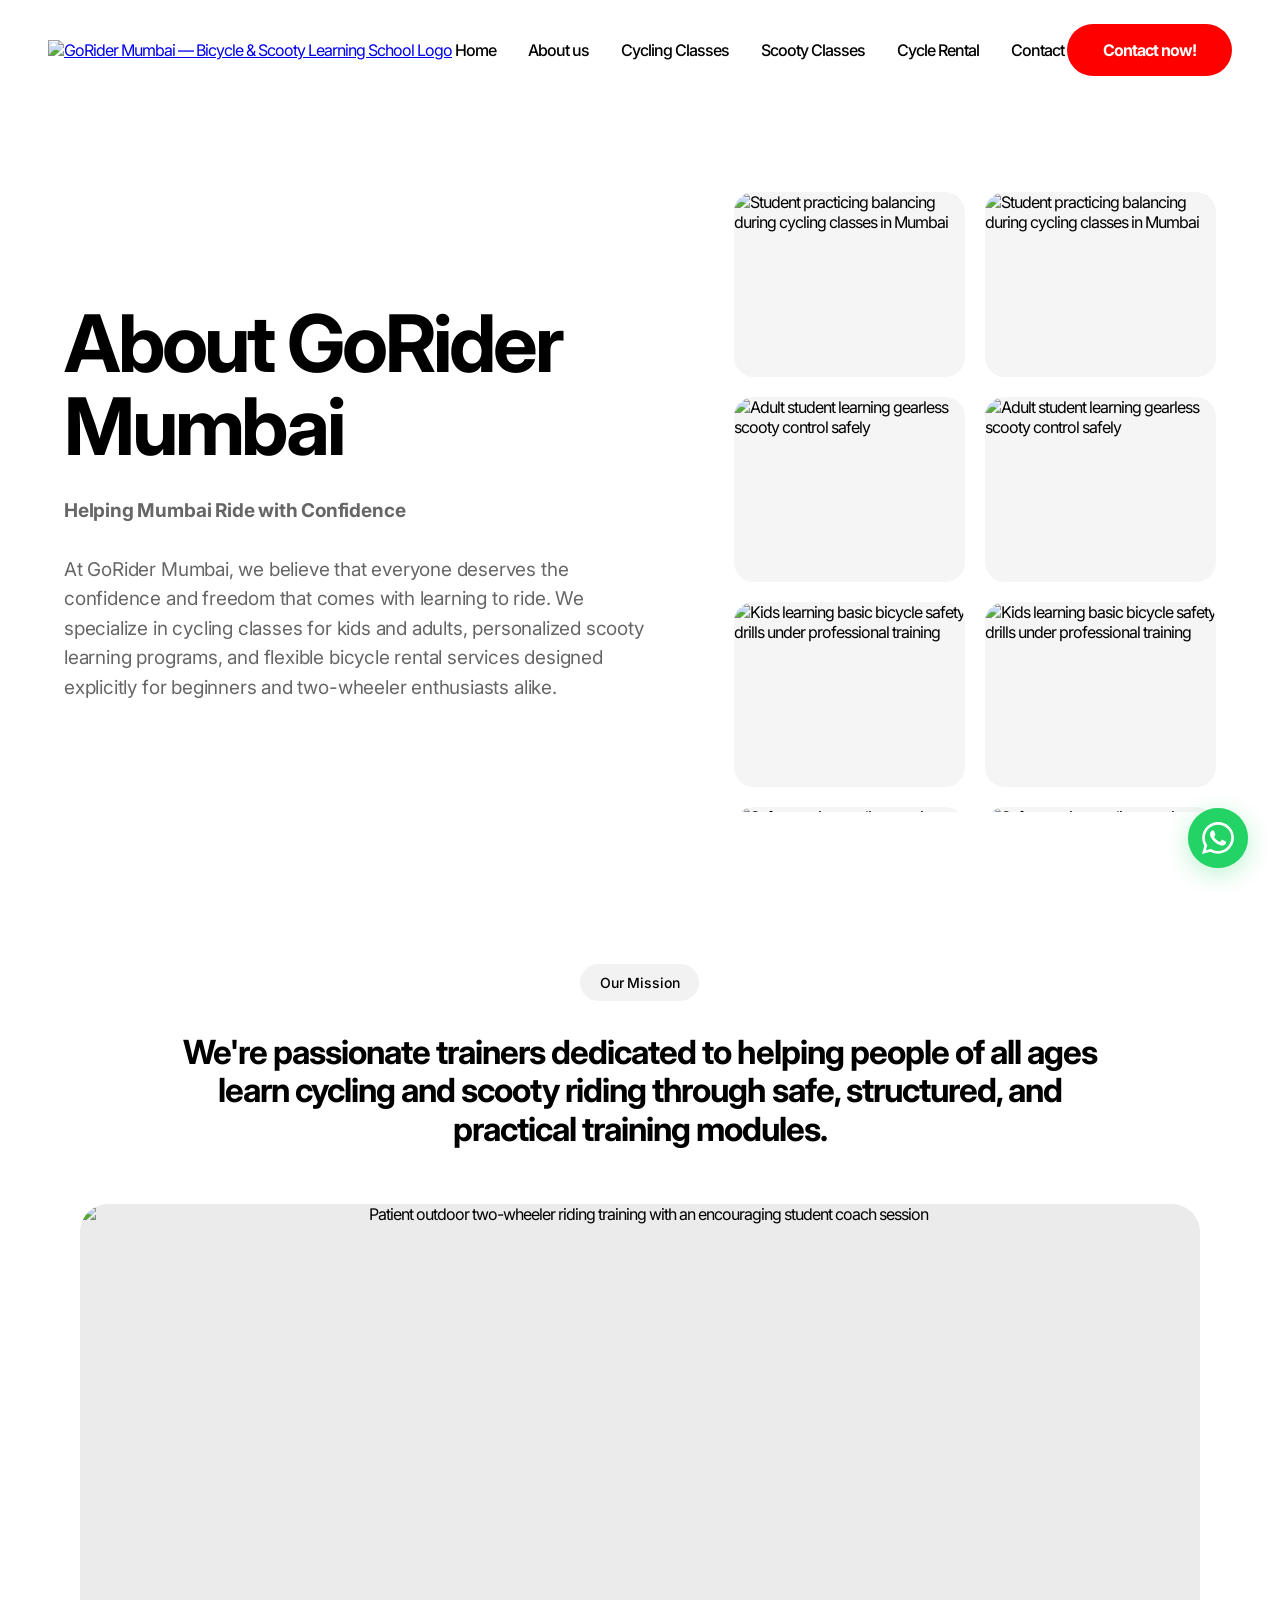
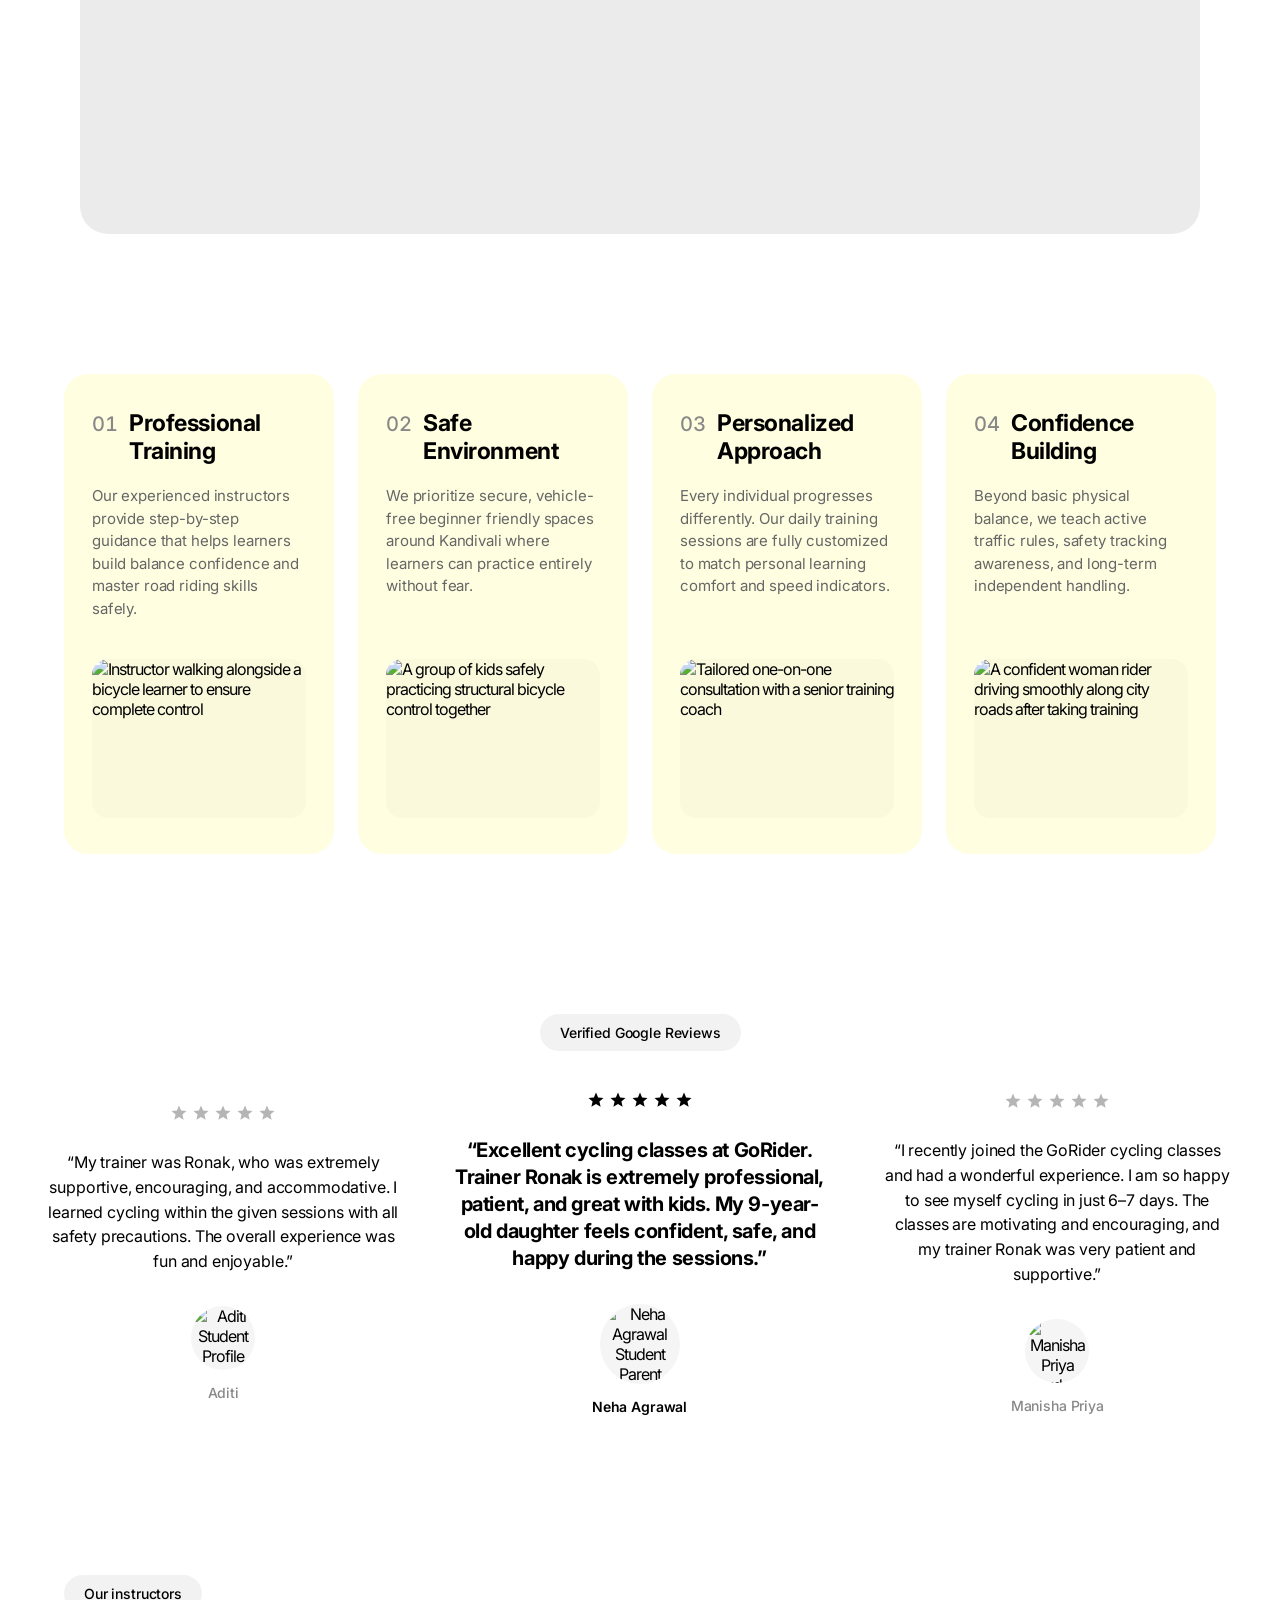
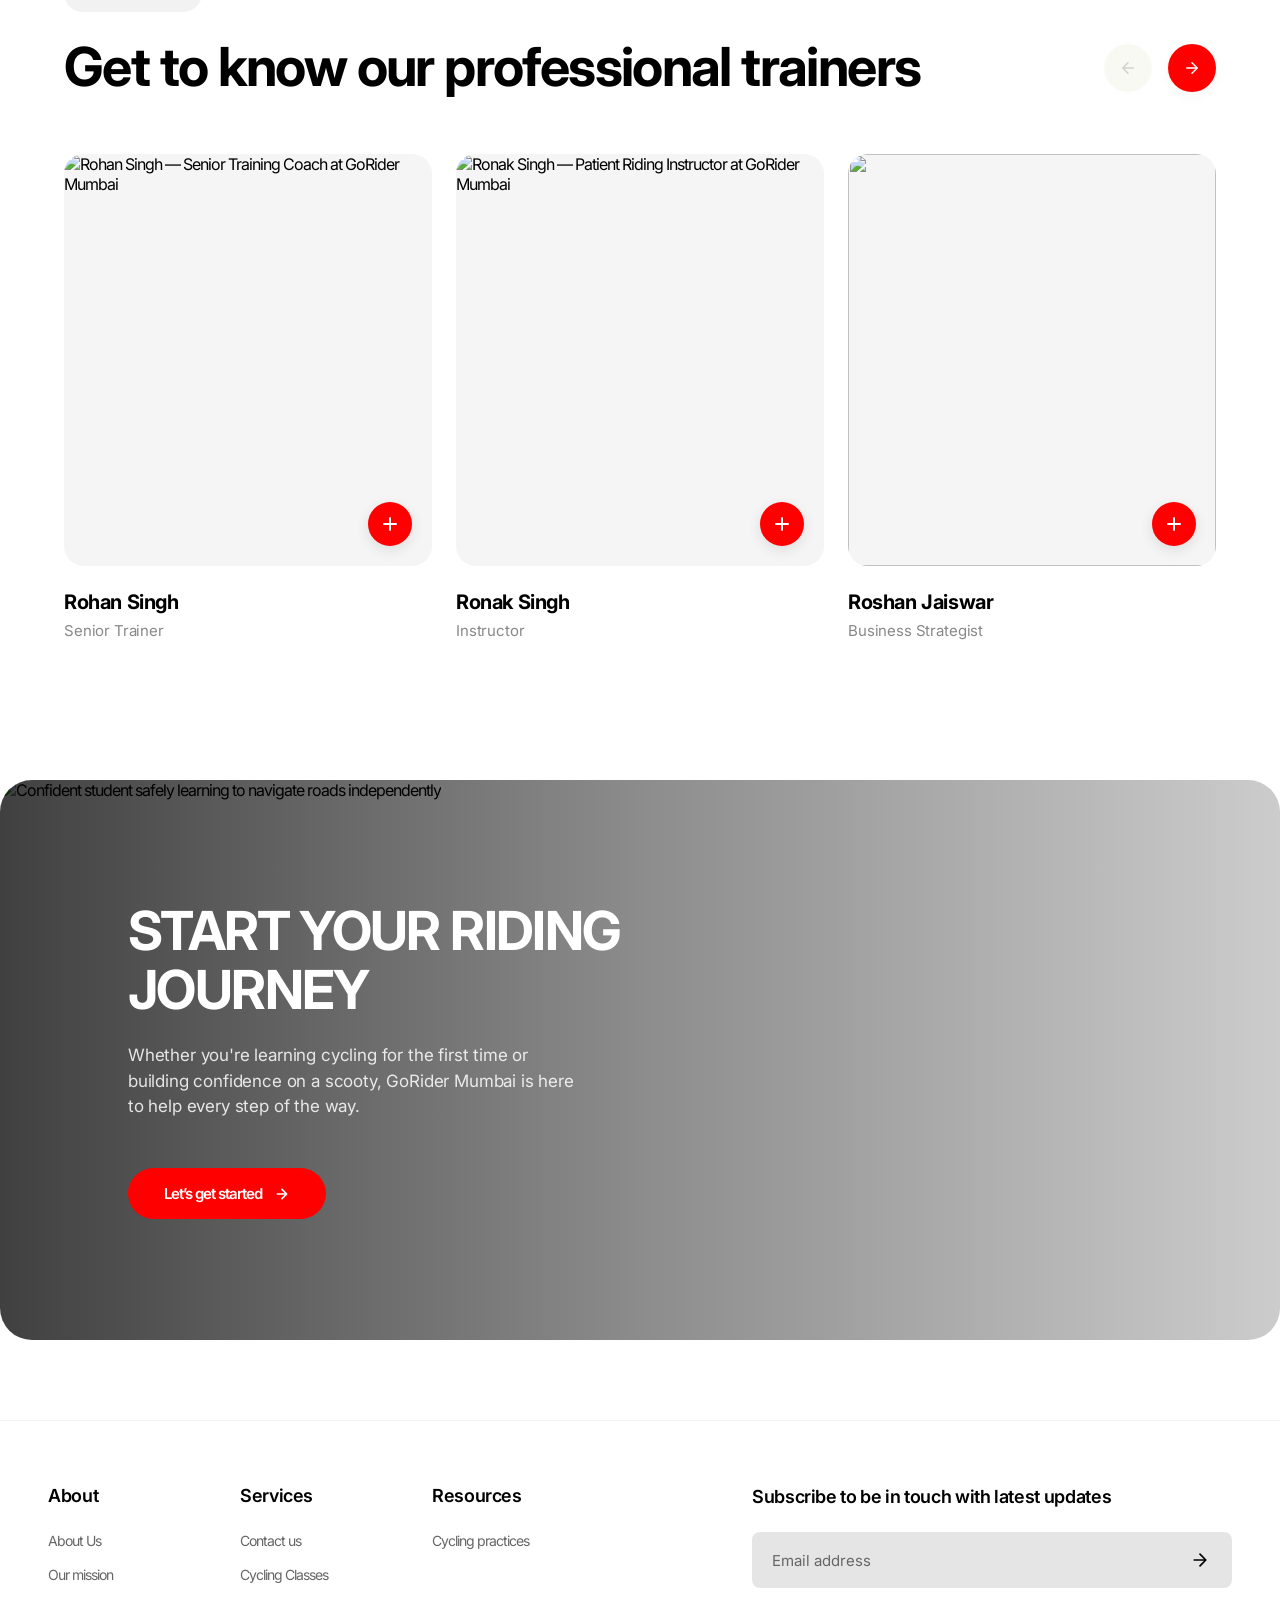
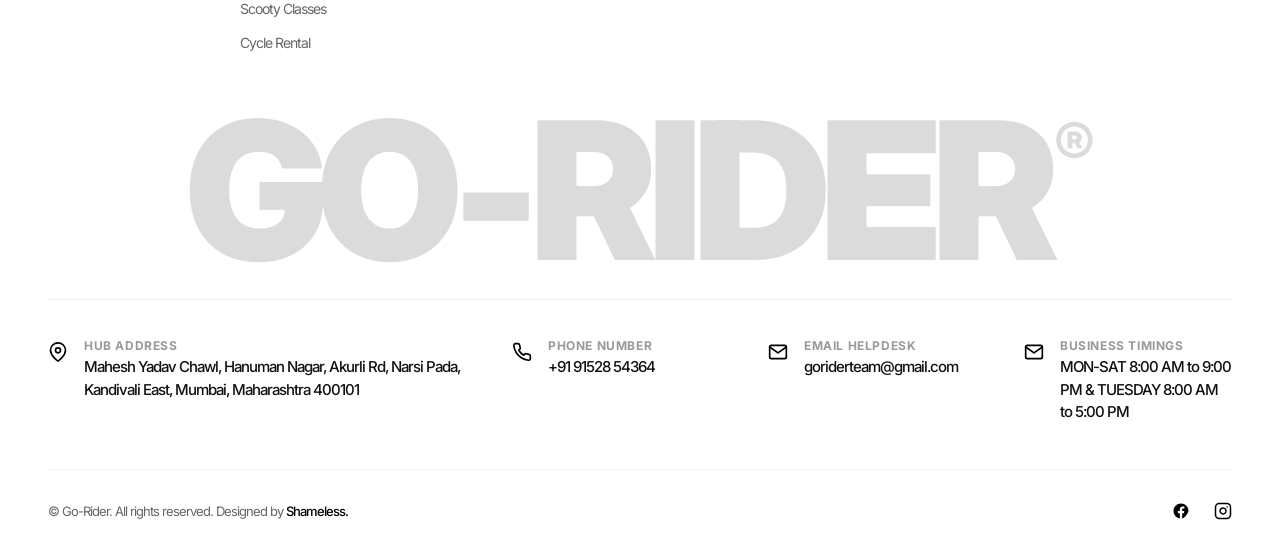
==== commit 4dd78861: "Add files via upload" ====
--- a/Go-rider/about.html
+++ b/Go-rider/about.html
@@ -43,6 +43,7 @@
                     <li><a href="./index.html">Home</a></li>
                     <li><a href="./about.html">About us</a></li>
                     <li><a href="./cycleclasses.html">Cycling Classes</a></li>
+                    <li><a href="./scootyclasses.html">Scooty Classes</a></li>
                     <li><a href="./cyclerental.html">Cycle Rental</a></li>
                     <li><a href="./contact.html">Contact</a></li>
                 </ul>
@@ -78,6 +79,7 @@
                 <li><a href="./index.html">Home</a></li>
                 <li><a href="./about.html">About us</a></li>
                 <li><a href="./cycleclasses.html">Cycling Classes</a></li>
+                <li><a href="./scootyclasses.html">Scooty Classes</a></li>
                 <li><a href="./cyclerental.html">Cycle Rental</a></li>
                 <li><a href="./contact.html">Contact</a></li>
             </ul>
@@ -349,14 +351,14 @@
 
                 <article class="team-profile-card reveal-item">
                     <div class="profile-media-box">
-                        <img src="[data-uri]"><br>                        <button class="profile-detail-plus" aria-label="View biography profile metrics for Vivek Mishra">
+                        <img src="https://i.postimg.cc/W3rYyqMZ/I-(2).png"><br>                        <button class="profile-detail-plus" aria-label="View biography profile metrics for Vivek Mishra">
                             <span class="plus-bar-h"></span>
                             <span class="plus-bar-v"></span>
                         </button>
                     </div>
                     <div class="profile-identity-footer">
-                        <h3 class="member-name-lbl">Vivek Mishra</h3>
-                        <p class="member-role-lbl">Assistant Coach</p>
+                        <h3 class="member-name-lbl">Roshan Jaiswar</h3>
+                        <p class="member-role-lbl">Business Strategist</p>
                     </div>
                 </article>
 
@@ -397,88 +399,154 @@
         </div>
     </section>
 
+
     <footer class="site-footer">
-        <div class="footer-container">
-
-            <div class="footer-top">
-
-                <div class="footer-links-grid">
-                    <nav class="footer-column" aria-label="About Navigation">
-                        <h3 class="column-title">About</h3>
-                        <ul class="column-list">
-                            <li><a href="./about.html" class="column-link">About Us</a></li>
-                        </ul>
-                    </nav>
-
-                    <nav class="footer-column" aria-label="Services Navigation">
-                        <h3 class="column-title">Services</h3>
-                        <ul class="column-list">
-                            <li><a href="./contact.html" class="column-link">Contact us</a></li>
-                            <li><a href="./cycleclasses.html" class="column-link">Cycling Classes</a></li>
-                            <li><a href="./cyclerental.html" class="column-link">Cycle Rental</a></li>
-                        </ul>
-                    </nav>
-
-                    <nav class="footer-column" aria-label="Resources Navigation">
-                        <h3 class="column-title">Resources</h3>
-                        <ul class="column-list">
-                            <li><a href="./cycleclasses.html#practices" class="column-link">Cycling practices</a></li>
-                        </ul>
-                    </nav>
-                </div>
-
-                <div class="footer-newsletter">
-                    <h3 class="newsletter-title">Subscribe to be in touch with latest updates</h3>
-                    <form id="newsletter-form" class="newsletter-form" action="#" method="POST"
-                        aria-label="Email subscription form">
-                        <label for="email-address" class="sr-only">Email address</label>
-                        <input type="email" id="email-address" name="email" class="newsletter-input"
-                            placeholder="Email address" required aria-required="true" autocomplete="email">
-                        <button type="submit" class="newsletter-submit-btn" aria-label="Submit email address">
-                            <svg class="submit-arrow-icon" viewBox="0 0 24 24" fill="none"
-                                xmlns="http://www.w3.org/2000/svg">
-                                <path d="M5 12H19M19 12L12 5M19 12L12 19" stroke="currentColor" stroke-width="2"
-                                    stroke-linecap="round" stroke-linejoin="round" />
-                            </svg>
-                        </button>
-                    </form>
-                    <div id="form-feedback" class="form-feedback-message" aria-live="polite"></div>
-                </div>
-            </div>
-
-            <div class="footer-branding" aria-hidden="true">
-                <span class="branding-text">GO-RIDER</span>
-                <span class="branding-reg-symbol">®</span>
-            </div>
-
-            <div class="footer-bottom">
-                <p class="footer-copyright">
-                    &copy; Go-Rider. All rights reserved. Designed by <a href="https://fourtwelve.co" target="_blank"
-                        rel="noopener font-semibold">Shameless.</a>
-                </p>
-
-                <div class="footer-socials">
-                    <a href="https://facebook.com" target="_blank" rel="noopener" class="social-icon-link"
-                        aria-label="Follow GoRider Mumbai on Facebook">
-                        <svg viewBox="0 0 24 24" fill="currentColor">
-                            <path
-                                d="M22 12c0-5.523-4.477-10-10-10S2 6.477 2 12c0 4.991 3.657 9.128 8.438 9.878v-6.987h-2.54V12h2.54V9.797c0-2.506 1.492-3.89 3.777-3.89 1.094 0 2.238.195 2.238.195v2.46h-1.26c-1.243 0-1.63.771-1.63 1.562V12h2.773l-.443 2.89h-2.33v6.988C18.343 21.128 22 12.991 22 12z" />
+    <div class="footer-container">
+        
+        <div class="footer-top">
+            <div class="footer-links-grid">
+                <nav class="footer-column" aria-label="About Navigation">
+                    <h3 class="column-title">About</h3>
+                    <ul class="column-list">
+                        <li><a href="./about.html" class="column-link">About Us</a></li>
+                        <li><a href="./about.html#mission" class="column-link">Our mission</a></li>
+                    </ul>
+                </nav>
+
+                <nav class="footer-column" aria-label="Schedule Navigation">
+                    <h3 class="column-title">Services</h3>
+                    <ul class="column-list">
+                        <li><a href="./contact.html" class="column-link">Contact us</a></li>
+                        <li><a href="./cycleclasses.html" class="column-link">Cycling Classes</a></li>
+                        <li><a href="./scootyclasses.html" class="column-link">Scooty Classes</a></li>
+                        <li><a href="./cyclerental.html" class="column-link">Cycle Rental</a></li>
+                    </ul>
+                </nav>
+
+                <nav class="footer-column" aria-label="Resources Navigation">
+                    <h3 class="column-title">Resources</h3>
+                    <ul class="column-list">
+                        <li><a href="./cycleclasses.html#practices" class="column-link">Cycling practices</a></li>
+                    </ul>
+                </nav>
+            </div>
+
+            <div class="footer-newsletter">
+                <h3 class="newsletter-title">Subscribe to be in touch with latest updates</h3>
+                <form id="newsletter-form" class="newsletter-form" action="#" method="POST" aria-label="Email subscription form">
+                    <label for="email-address" class="sr-only">Email address</label>
+                    <input 
+                        type="email" 
+                        id="email-address" 
+                        name="email" 
+                        class="newsletter-input" 
+                        placeholder="Email address" 
+                        required 
+                        aria-required="true"
+                        autocomplete="email"
+                    >
+                    <button type="submit" class="newsletter-submit-btn" aria-label="Submit email address">
+                        <svg class="submit-arrow-icon" viewBox="0 0 24 24" fill="none" xmlns="http://www.w3.org/2000/svg">
+                            <path d="M5 12H19M19 12L12 5M19 12L12 19" stroke="currentColor" stroke-width="2" stroke-linecap="round" stroke-linejoin="round"/>
                         </svg>
-                    </a>
-                    <a href="https://instagram.com" target="_blank" rel="noopener" class="social-icon-link"
-                        aria-label="Follow GoRider Mumbai on Instagram">
-                        <svg viewBox="0 0 24 24" fill="none" stroke="currentColor" stroke-width="2"
-                            stroke-linecap="round" stroke-linejoin="round">
-                            <rect x="2" y="2" width="20" height="20" rx="5" ry="5"></rect>
-                            <path d="M16 11.37A4 4 0 1 1 12.63 8 4 4 0 0 1 16 11.37z"></path>
-                            <line x1="17.5" y1="6.5" x2="17.51" y2="6.5"></line>
-                        </svg>
-                    </a>
-                </div>
-            </div>
-
-        </div>
-    </footer>
+                    </button>
+                </form>
+                <div id="form-feedback" class="form-feedback-message" aria-live="polite"></div>
+            </div>
+        </div>
+
+        <div class="footer-branding" aria-hidden="true">
+            <span class="branding-text">GO-RIDER</span>
+            <span class="branding-reg-symbol">®</span>
+        </div>
+
+        <div class="footer-contact-details-bar">
+            <div class="contact-details-grid">
+                
+                <div class="contact-meta-node">
+                    <div class="node-icon-frame" aria-hidden="true">
+                        <svg viewBox="0 0 24 24" fill="none" stroke="currentColor" stroke-width="2" stroke-linecap="round" stroke-linejoin="round"><path d="M21 10c0 7-9 13-9 13s-9-6-9-13a9 9 0 0 1 18 0z"></path><circle cx="12" cy="10" r="3"></circle></svg>
+                    </div>
+                    <div class="node-text-frame">
+                        <span class="meta-label-lbl">Hub Address</span>
+                        <address class="meta-value-text">
+                            Mahesh Yadav Chawl, Hanuman Nagar, Akurli Rd, Narsi Pada, Kandivali East, Mumbai, Maharashtra 400101
+                        </address>
+                    </div>
+                </div>
+
+                <div class="contact-meta-node">
+                    <div class="node-icon-frame" aria-hidden="true">
+                        <svg viewBox="0 0 24 24" fill="none" stroke="currentColor" stroke-width="2" stroke-linecap="round" stroke-linejoin="round"><path d="M22 16.92v3a2 2 0 0 1-2.18 2 19.79 19.79 0 0 1-8.63-3.07 19.5 19.5 0 0 1-6-6 19.79 19.79 0 0 1-3.07-8.67A2 2 0 0 1 4.11 2h3a2 2 0 0 1 2 1.72 12.84 12.84 0 0 0 .7 2.81 2 2 0 0 1-.45 2.11L8.09 9.91a16 16 0 0 0 6 6l1.27-1.27a2 2 0 0 1 2.11-.45 12.84 12.84 0 0 0 2.81.7A2 2 0 0 1 22 16.92z"></path></svg>
+                    </div>
+                    <div class="node-text-frame">
+                        <span class="meta-label-lbl">Phone Number</span>
+                        <a href="tel:+919152854364" class="meta-value-text value-link">+91 91528 54364</a>
+                    </div>
+                </div>
+
+                <div class="contact-meta-node">
+                    <div class="node-icon-frame" aria-hidden="true">
+                        <svg viewBox="0 0 24 24" fill="none" stroke="currentColor" stroke-width="2" stroke-linecap="round" stroke-linejoin="round"><path d="M4 4h16c1.1 0 2 .9 2 2v12c0 1.1-.9 2-2 2H4c-1.1 0-2-.9-2-2V6c0-1.1.9-2 2-2z"></path><polyline points="22,6 12,13 2,6"></polyline></svg>
+                    </div>
+                    <div class="node-text-frame">
+                        <span class="meta-label-lbl">Email Helpdesk</span>
+                        <a href="mailto:goriderteam@gmail.com" class="meta-value-text value-link">goriderteam@gmail.com</a>
+                    </div>
+                </div>
+                 <div class="contact-meta-node">
+                    <div class="node-icon-frame" aria-hidden="true">
+                        <svg viewBox="0 0 24 24" fill="none" stroke="currentColor" stroke-width="2" stroke-linecap="round" stroke-linejoin="round"><path d="M4 4h16c1.1 0 2 .9 2 2v12c0 1.1-.9 2-2 2H4c-1.1 0-2-.9-2-2V6c0-1.1.9-2 2-2z"></path><polyline points="22,6 12,13 2,6"></polyline></svg>
+                    </div>
+                    <div class="node-text-frame">
+                        <span class="meta-label-lbl">Business Timings</span>
+                        <a href="#" class="meta-value-text value-link">MON-SAT 8:00 AM to 9:00 PM & TUESDAY 8:00 AM to 5:00 PM</a>
+                    </div>
+                </div>
+
+
+            </div>
+        </div>
+
+        <div class="footer-bottom">
+            <p class="footer-copyright">
+                &copy; Go-Rider. All rights reserved. Designed by <a href="https://shamelessmarketingagency.vercel.app/?utm_source=ig&utm_medium=social&utm_content=link_in_bio&fbclid=PAb21jcASfd4VleHRuA2FlbQIxMQBzcnRjBmFwcF9pZA81NjcwNjczNDMzNTI0MjcAAaf6N447woURpTljIllrb2N6pKYNfVlzsqAXslYlpQDwWeTZP47Q0Yt4TbIsJw_aem__pa-GHfSgNA2MFiIsXdajw" target="_blank" rel="noopener font-semibold">Shameless.</a>
+            </p>
+            
+            <div class="footer-socials">
+                <a href="https://www.facebook.com/share/r/1Ca2diToTt/" target="_blank" rel="noopener" class="social-icon-link" aria-label="Follow GoRider Mumbai on Facebook">
+                    <svg viewBox="0 0 24 24" fill="currentColor">
+                        <path d="M22 12c0-5.523-4.477-10-10-10S2 6.477 2 12c0 4.991 3.657 9.128 8.438 9.878v-6.987h-2.54V12h2.54V9.797c0-2.506 1.492-3.89 3.777-3.89 1.094 0 2.238.195 2.238.195v2.46h-1.26c-1.243 0-1.63.771-1.63 1.562V12h2.773l-.443 2.89h-2.33v6.988C18.343 21.128 22 12.991 22 12z"/>
+                    </svg>
+                </a>
+                <a href="https://www.instagram.com/gorider.club?igsh=MXU2d2c2anQ4ZDF4cQ==" target="_blank" rel="noopener" class="social-icon-link" aria-label="Follow GoRider Mumbai on Instagram">
+                    <svg viewBox="0 0 24 24" fill="none" stroke="currentColor" stroke-width="2" stroke-linecap="round" stroke-linejoin="round">
+                        <rect x="2" y="2" width="20" height="20" rx="5" ry="5"></rect>
+                        <path d="M16 11.37A4 4 0 1 1 12.63 8 4 4 0 0 1 16 11.37z"></path>
+                        <line x1="17.5" y1="6.5" x2="17.51" y2="6.5"></line>
+                    </svg>
+                </a>
+            </div>
+        </div>
+
+    </div>
+</footer>
+
+<!-- Fixed Floating WhatsApp Contact Trigger -->
+<a href="https://wa.me/919152854364?text=Hello%20Go-Rider%20Team!%20I%20have%20an%20inquiry%20regarding%20your%20cycling%20services." 
+   target="_blank" 
+   rel="noopener noreferrer" 
+   class="whatsapp-float-btn" 
+   aria-label="Contact Go-Rider team instantly on WhatsApp">
+    
+    <!-- Micro pulsing ring accent -->
+    <div class="whatsapp-pulse-ring" aria-hidden="true"></div>
+    
+    <!-- Pure SVG WhatsApp Icon Graphic Layer -->
+    <svg viewBox="0 0 24 24" fill="currentColor" xmlns="http://www.w3.org/2000/svg" class="whatsapp-icon-svg">
+        <path d="M17.472 14.382c-.297-.149-1.758-.867-2.03-.967-.273-.099-.471-.148-.67.15-.197.297-.767.966-.94 1.164-.173.199-.347.223-.644.075-.297-.15-1.255-.463-2.39-1.475-.883-.788-1.48-1.761-1.653-2.059-.173-.297-.018-.458.13-.606.134-.133.298-.347.446-.52.149-.174.198-.298.298-.497.1-.198.05-.371-.025-.52-.075-.149-.669-1.612-.916-2.207-.242-.579-.487-.5-.669-.51-.173-.008-.371-.01-.57-.01-.198 0-.52.074-.792.372-.272.297-1.04 1.016-1.04 2.479 0 1.462 1.065 2.875 1.213 3.074.149.198 2.096 3.2 5.077 4.487.709.306 1.262.489 1.694.625.712.227 1.36.195 1.871.118.571-.085 1.758-.719 2.006-1.413.248-.694.248-1.289.173-1.413-.074-.124-.272-.198-.57-.347m-5.421 7.403h-.004a9.87 9.87 0 01-5.031-1.378l-.361-.214-3.741.982.998-3.648-.235-.374a9.86 9.86 0 01-1.51-5.26c.001-5.45 4.436-9.884 9.888-9.884 2.64 0 5.122 1.03 6.988 2.898a9.825 9.825 0 012.893 6.994c-.003 5.45-4.437 9.884-9.885 9.884m8.413-18.297A11.815 11.815 0 0012.05 0C5.495 0 .16 5.335.157 11.892c0 2.096.547 4.142 1.588 5.945L0 24l6.335-1.662c1.746.953 3.71 1.454 5.709 1.455h.005c6.554 0 11.89-5.335 11.893-11.893a11.821 11.821 0 00-3.48-8.413z"/>
+    </svg>
+</a>
 
     <script src="js/script.js"></script>
     <script src="https://cdn.jsdelivr.net/npm/locomotive-scroll@3.5.4/dist/locomotive-scroll.js"></script>
--- a/Go-rider/css/style.css
+++ b/Go-rider/css/style.css
@@ -839,6 +839,7 @@
     position: relative;
     overflow: hidden;
     box-sizing: border-box;
+    flex-direction: column;
 }
 
 /* Color Variant Maps */
@@ -5376,7 +5377,7 @@
 .pricing-membership-section {
     width: 100%;
     background-color: #ffffff;
-    padding: 80px 0 120px 0;
+    padding: 80px 0 20px 0;
     box-sizing: border-box;
     overflow: hidden;
 }
@@ -6203,4 +6204,205 @@
     .hub-location-name {
         font-size: 20px;
     }
+}
+
+/* ==========================================================================
+   Footer Extension Layout Block (Custom Contact Info and Address Bars)
+   ========================================================================== */
+
+.footer-contact-details-bar {
+    width: 100%;
+    border-top: 1px solid rgba(0, 0, 0, 0.06);
+    padding: 40px 0;
+    margin: 5px 0;
+    box-sizing: border-box;
+}
+
+/* 3-Column Clean Metadata Display Grid Alignment */
+.contact-details-grid {
+    display: grid;
+    grid-template-columns: 1fr 0.5fr 0.5fr 0.5fr; /* Gives address column extra layout breath space natively */
+    gap: 48px;
+    width: 100%;
+    box-sizing: border-box;
+}
+
+/* Individual Content Node Flex Layout Rows */
+.contact-meta-node {
+    display: flex;
+    align-items: flex-start;
+    gap: 16px;
+    text-align: left;
+}
+
+.node-icon-frame {
+    width: 20px;
+    height: 20px;
+    color: #000000; /* High-contrast clean black indicator icons */
+    flex-shrink: 0;
+    margin-top: 2px;
+}
+
+.node-icon-frame svg {
+    width: 100%;
+    height: 100%;
+    display: block;
+}
+
+.node-text-frame {
+    display: flex;
+    flex-direction: column;
+    gap: 4px;
+}
+
+.meta-label-lbl {
+    font-size: 12px;
+    font-weight: 700;
+    text-transform: uppercase;
+    color: #999999; /* Clean desaturated text labels matching minimalist styles */
+    letter-spacing: 0.05em;
+    line-height: 1;
+}
+
+.meta-value-text {
+    font-size: 15px;
+    font-weight: 500;
+    color: #111111;
+    line-height: 1.5;
+    font-style: normal;
+    text-decoration: none;
+}
+
+/* Hyperlinks focus interactive properties setup */
+.meta-value-text.value-link {
+    transition: color 0.15s ease;
+}
+
+.meta-value-text.value-link:hover {
+    color: #666666;
+}
+
+
+/* ==========================================================================
+   Adaptive Responsive Breakpoint Framework Maps
+   ========================================================================== */
+
+/* Laptop Resolution Structural Compression */
+@media (max-width: 1200px) {
+    .contact-details-grid {
+        gap: 32px;
+    }
+}
+
+/* Tablet Device Scaling System Override (Pivots horizontal block grids cleanly) */
+@media (max-width: 992px) {
+    .contact-details-grid {
+        grid-template-columns: 1fr; /* Stacks information cards inside single lanes safely */
+        gap: 28px;
+    }
+
+    .footer-contact-details-bar {
+        padding: 32px 0;
+        margin: 32px 0;
+    }
+}
+
+/* Mobile Screen Layout Optimization Engine (Zero Horizontal Layout Leakage) */
+@media (max-width: 576px) {
+    .footer-contact-details-bar {
+        padding: 24px 0;
+        margin: 24px 0;
+    }
+
+    .contact-meta-node {
+        gap: 14px;
+    }
+
+    .meta-value-text {
+        font-size: 14px;
+        line-height: 1.45;
+    }
+}
+
+/* ==========================================================================
+   Fixed Floating WhatsApp Button Component Style Rules
+   ========================================================================== */
+
+.whatsapp-float-btn {
+    position: fixed;
+    bottom: 32px;
+    right: 32px; /* Places button securely in far right corner viewport focus */
+    width: 60px;
+    height: 60px;
+    background-color: #25d366; /* Official visual brand standard WhatsApp green token */
+    color: #ffffff;
+    border-radius: 50%;
+    display: flex;
+    align-items: center;
+    justify-content: center;
+    box-shadow: 0 6px 24px rgba(37, 211, 102, 0.3);
+    z-index: 9999; /* Higher priority layering ensures it floats on top of all page elements */
+    text-decoration: none;
+    transition: transform 0.25s cubic-bezier(0.16, 1, 0.3, 1), background-color 0.2s ease, box-shadow 0.2s ease;
+}
+
+.whatsapp-icon-svg {
+    width: 32px;
+    height: 32px;
+    position: relative;
+    z-index: 2;
+}
+
+/* --- Animated Pulsing Notification Accent Ring --- */
+.whatsapp-pulse-ring {
+    position: absolute;
+    inset: 0;
+    border-radius: 50%;
+    background-color: #25d366;
+    opacity: 0.4;
+    z-index: 1;
+    animation: whatsapp-glow-pulse 2s cubic-bezier(0.16, 1, 0.3, 1) infinite;
+}
+
+@keyframes whatsapp-glow-pulse {
+    0% {
+        transform: scale(1);
+        opacity: 0.5;
+    }
+    100% {
+        transform: scale(1.4);
+        opacity: 0;
+    }
+}
+
+/* --- Micro-Interactive Physics --- */
+.whatsapp-float-btn:hover {
+    background-color: #20ba5a; /* Smooth deep blend variation shift */
+    transform: translateY(-4px) scale(1.05);
+    box-shadow: 0 10px 32px rgba(37, 211, 102, 0.45);
+}
+
+.whatsapp-float-btn:active {
+    transform: translateY(-2px) scale(0.97);
+}
+
+
+/* ==========================================================================
+   Adaptive Responsive Breakpoint Maps (Safe UI Shielding)
+   ========================================================================== */
+
+/* Tablet & Mobile Devices Interface Adaptations */
+@media (max-width: 768px) {
+    .whatsapp-float-btn {
+        bottom: 24px;
+        right: 24px; /* Pulls slightly tighter to screen margin edges on compact devices */
+        width: 52px;
+        height: 52px;
+        box-shadow: 0 4px 16px rgba(37, 211, 102, 0.25);
+    }
+
+    .whatsapp-icon-svg {
+        width: 26px;
+        height: 26px;
+    }
 }
--- a/Go-rider/css/responsive.css
+++ b/Go-rider/css/responsive.css
@@ -16,13 +16,19 @@
     }
 }
 
-@media (max-width: 868px) {
+
+@media (max-width: 1023px) {
     /* Hide desktop features once mobile structure triggers */
     .desktop-nav, 
     .header-cta {
         display: none !important;
     }
-
+.nav-links {
+        gap: 24px;
+        display: flex;
+        flex-direction: column;
+        margin-bottom: 5vw;
+    }
     .site-header {
         padding: 20px 0;
     }
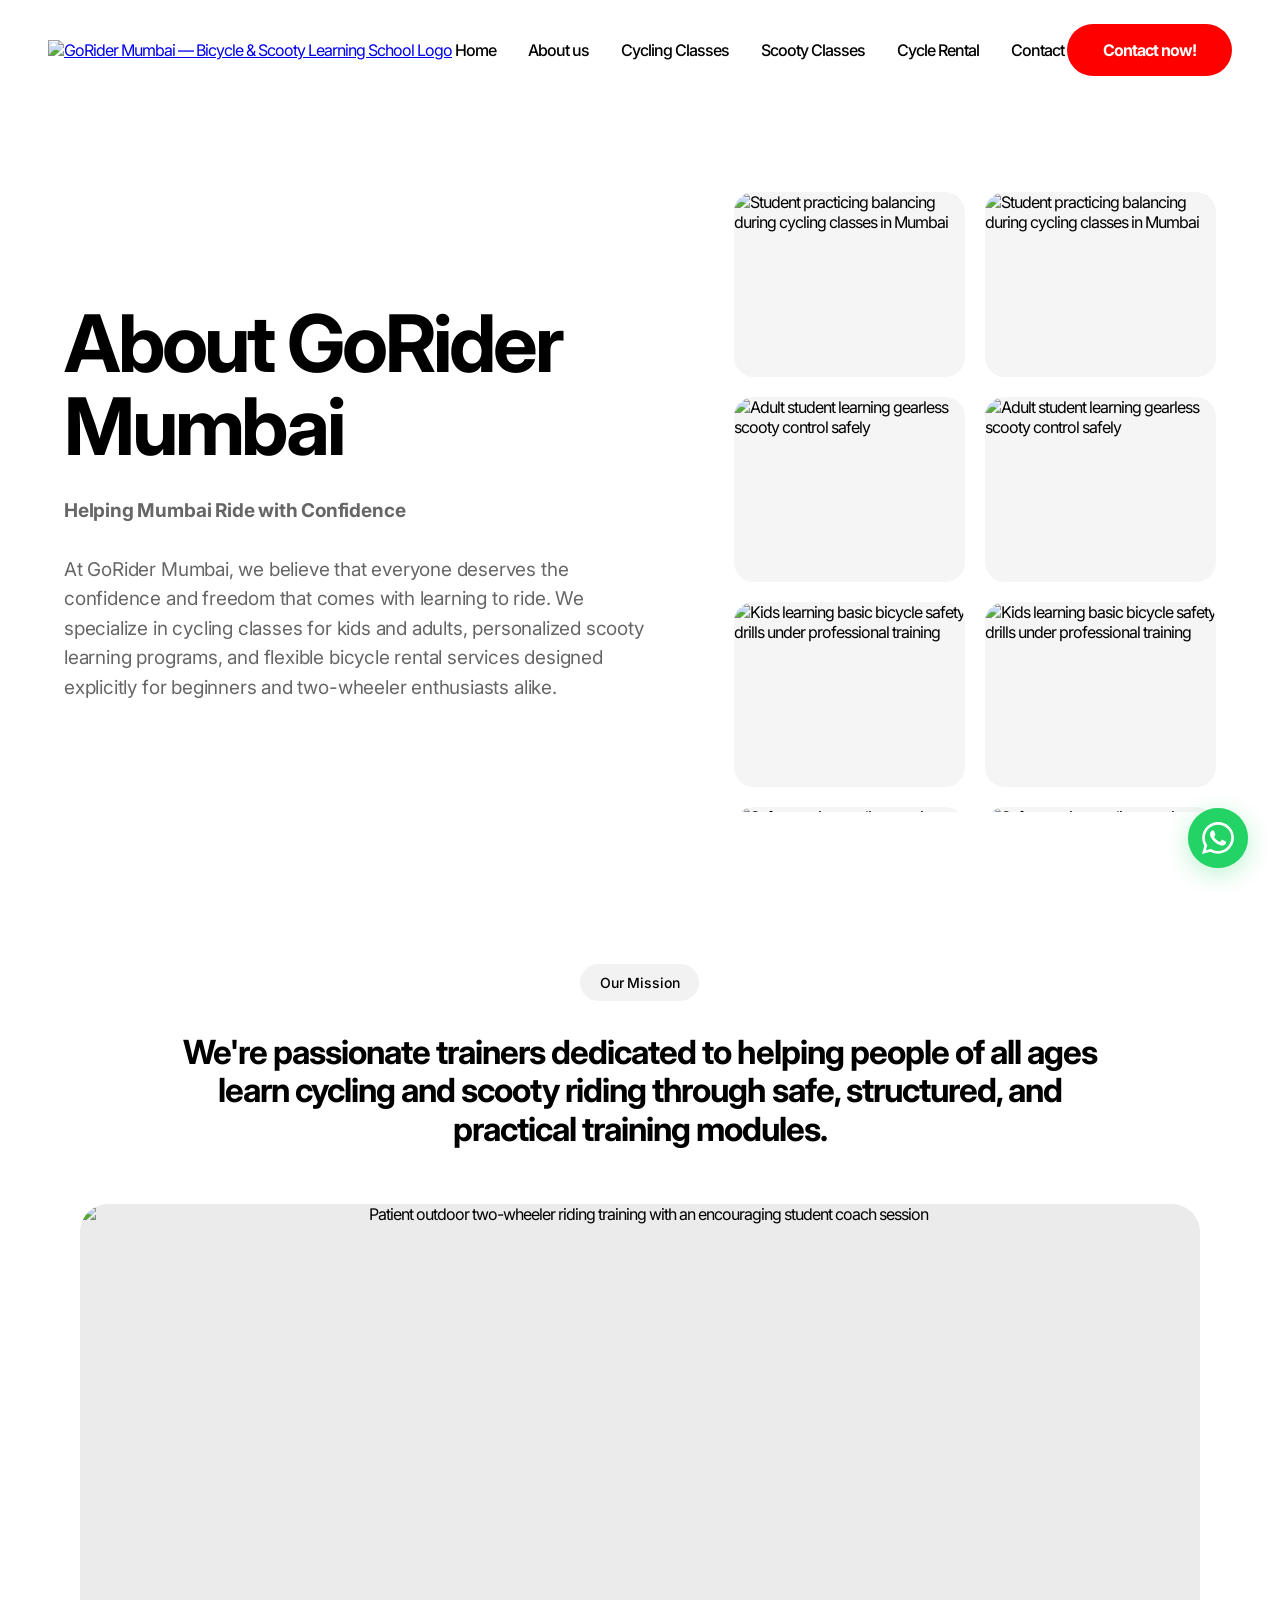
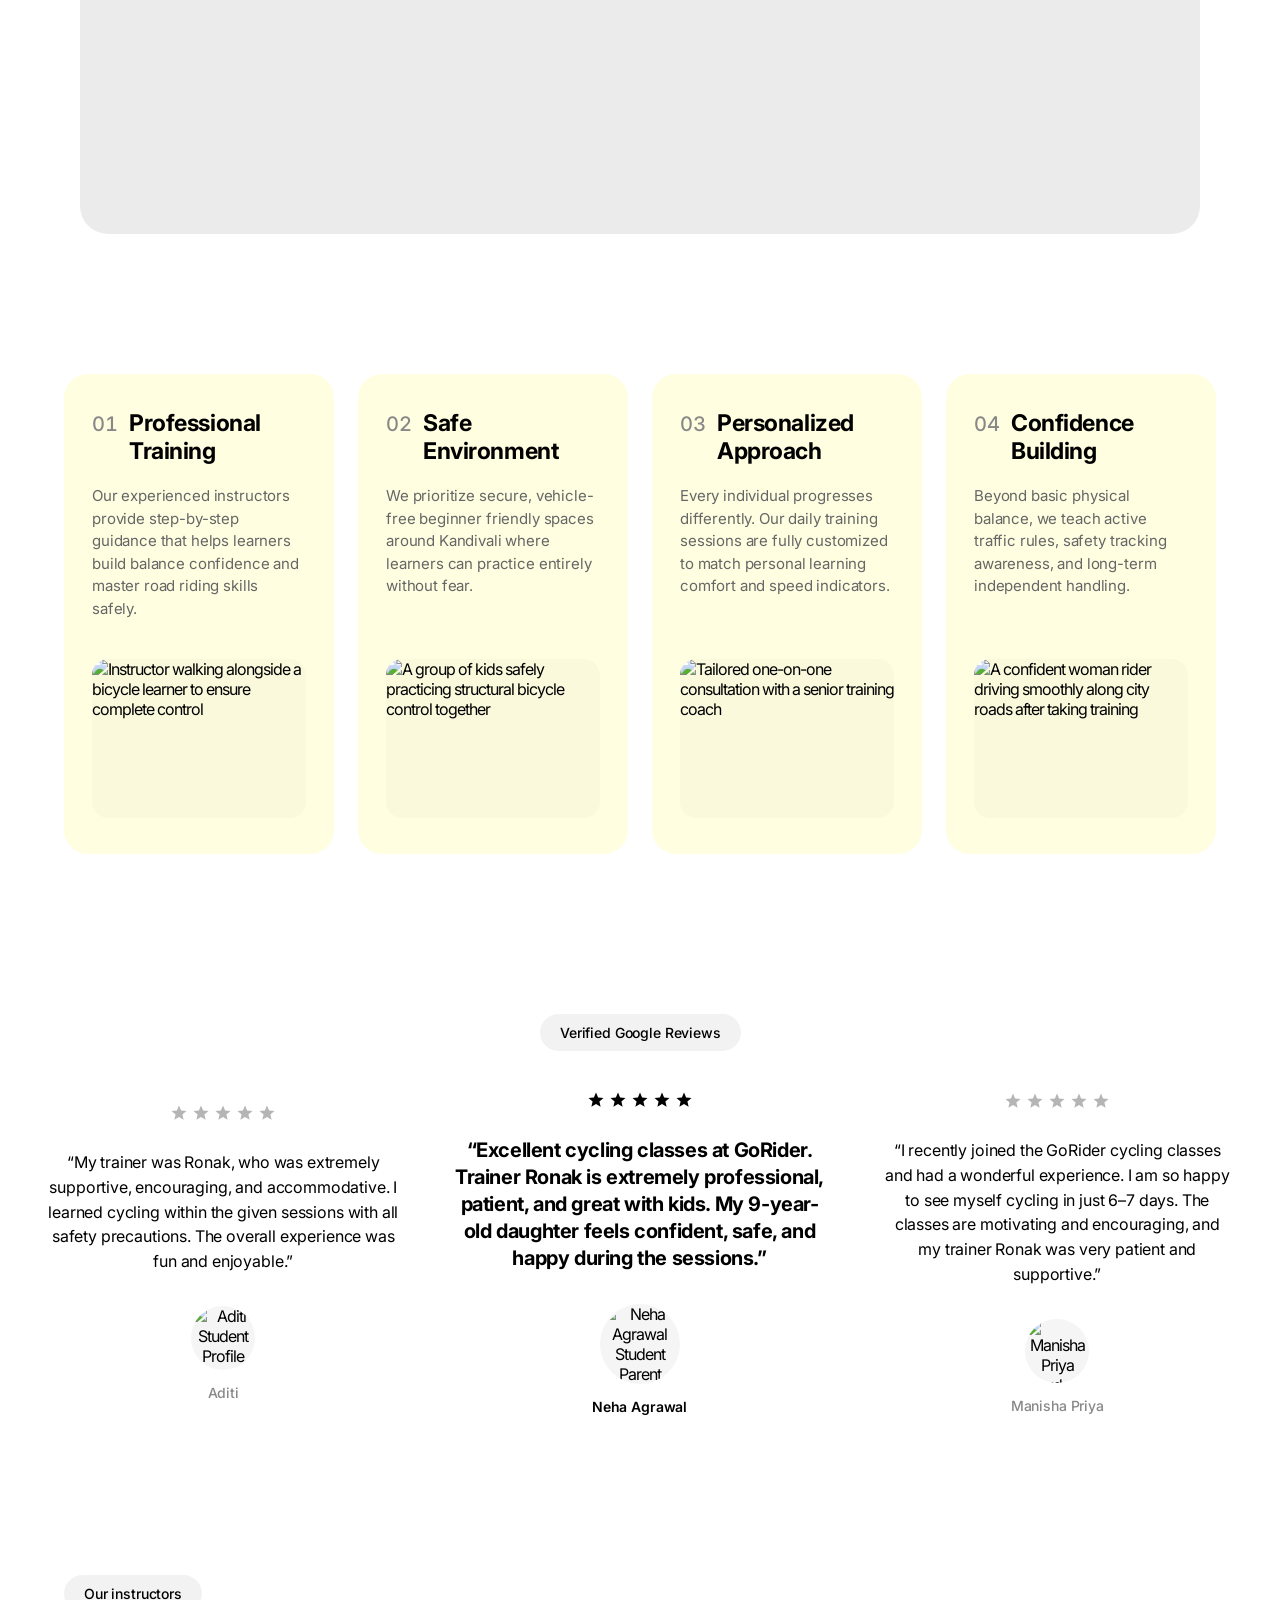
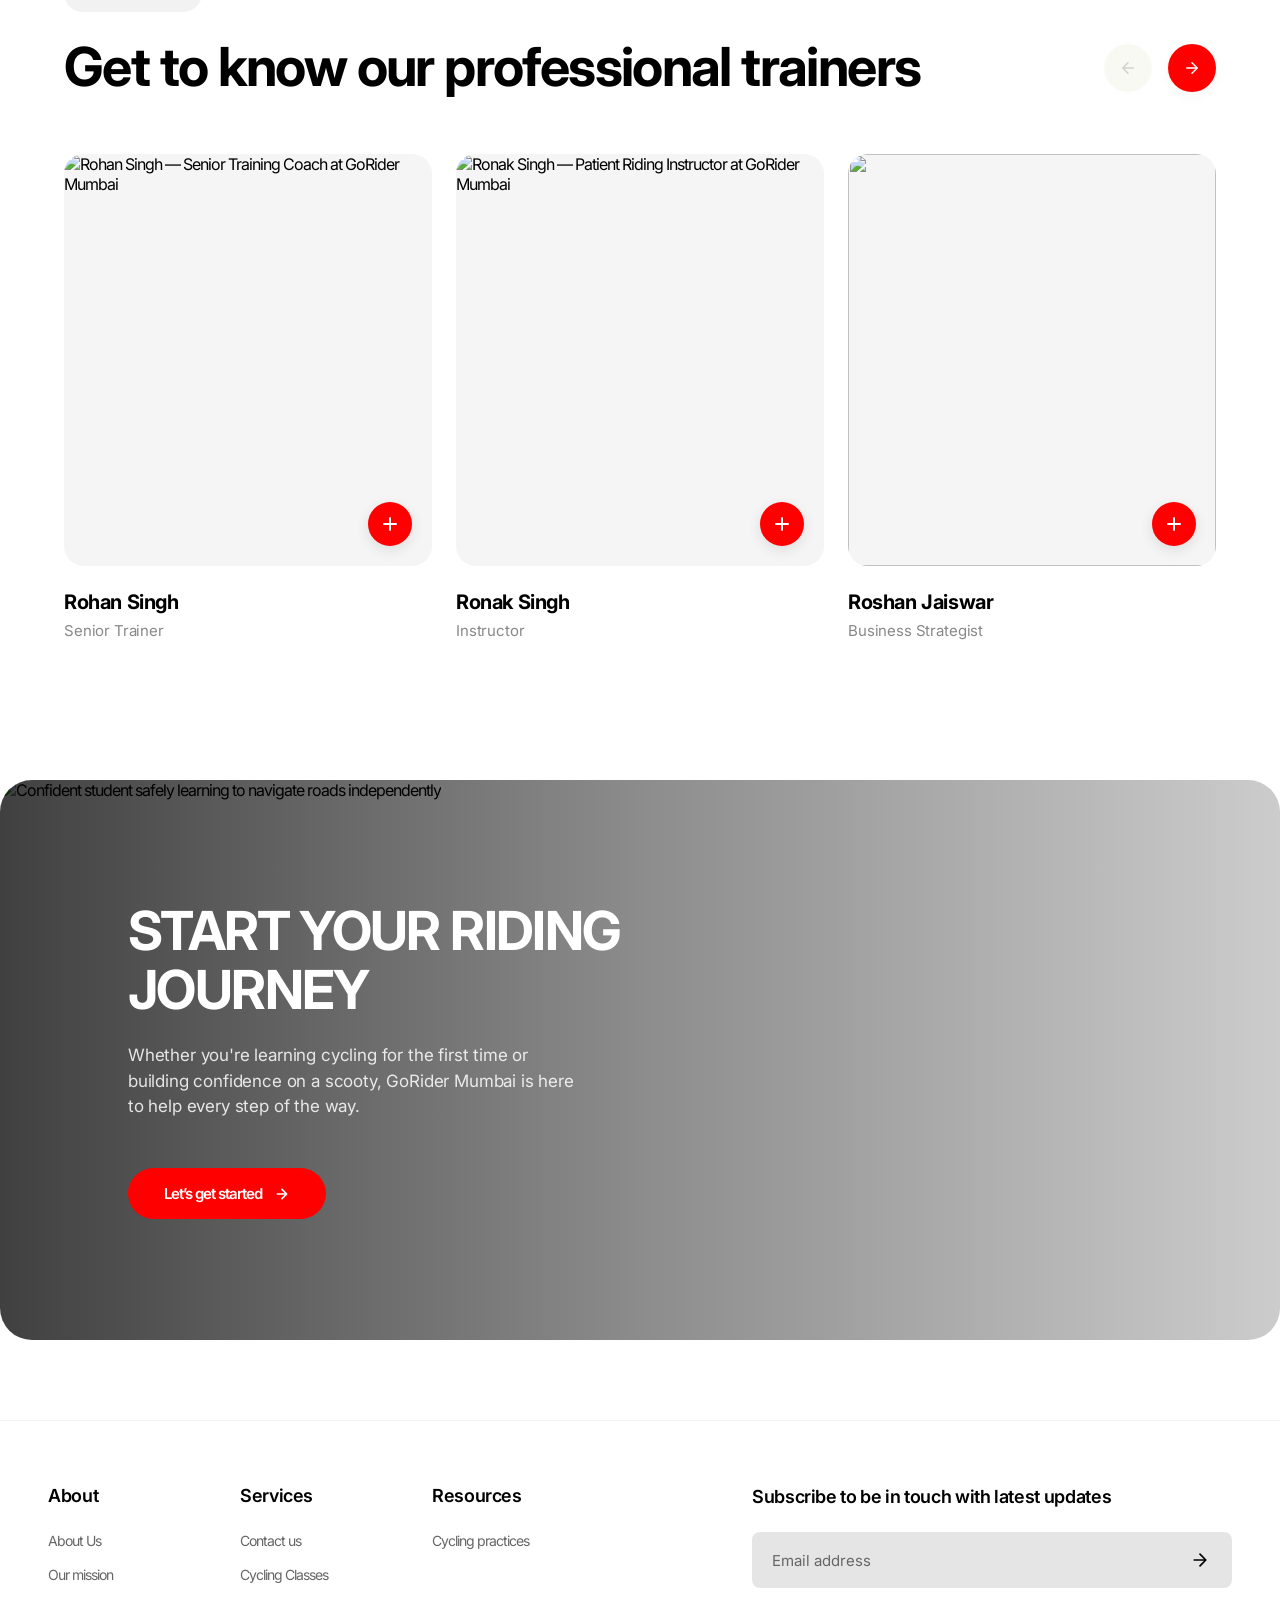
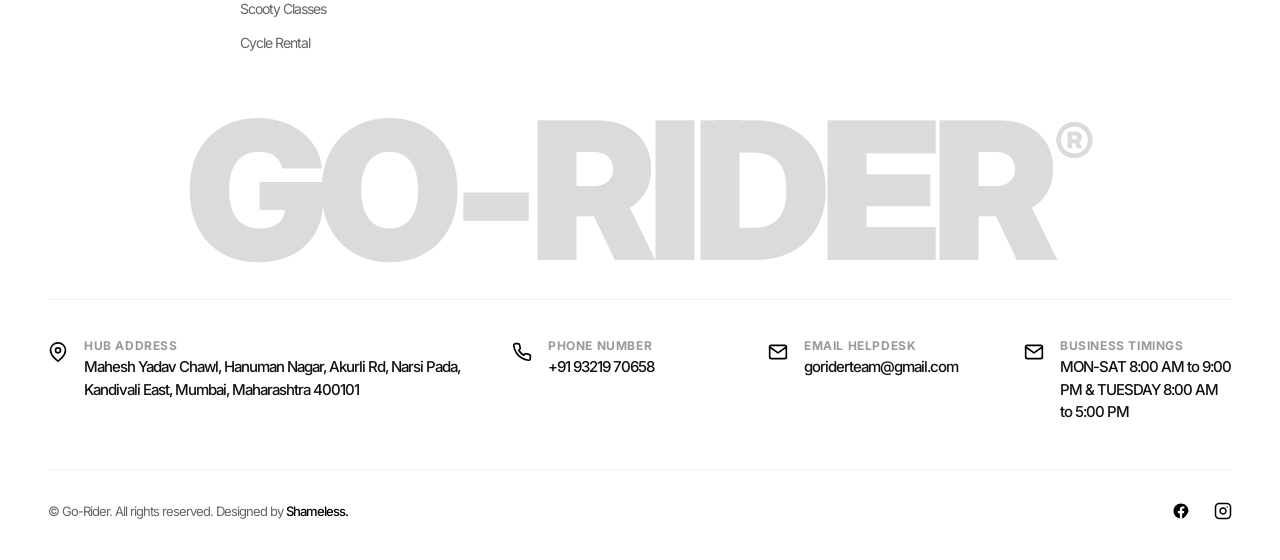
==== commit f7292160: "Add files via upload" ====
--- a/Go-rider/about.html
+++ b/Go-rider/about.html
@@ -481,7 +481,7 @@
                     </div>
                     <div class="node-text-frame">
                         <span class="meta-label-lbl">Phone Number</span>
-                        <a href="tel:+919152854364" class="meta-value-text value-link">+91 91528 54364</a>
+                        <a href="tel:+919152854364" class="meta-value-text value-link">+91 93219 70658</a>
                     </div>
                 </div>
 
@@ -533,7 +533,7 @@
 </footer>
 
 <!-- Fixed Floating WhatsApp Contact Trigger -->
-<a href="https://wa.me/919152854364?text=Hello%20Go-Rider%20Team!%20I%20have%20an%20inquiry%20regarding%20your%20cycling%20services." 
+<a href="https://wa.me/919321970658?text=Hello%20Go-Rider%20Team!%20I%20have%20an%20inquiry%20regarding%20your%20cycling%20services." 
    target="_blank" 
    rel="noopener noreferrer" 
    class="whatsapp-float-btn" 
--- a/Go-rider/css/style.css
+++ b/Go-rider/css/style.css
@@ -1493,14 +1493,18 @@
 .panel-content-inner {
     padding-bottom: 44px;
     max-width: 820px;
+    padding-left: 1vw;
 }
 
 .panel-content-inner p {
     font-size: 16px;
     line-height: 1.6;
-    color: #555555;
+    color: #ff0000;
     font-weight: 400;
     letter-spacing: -0.01em;
+}
+.panel-content-inner a {
+    color: red;
 }
 
 /* Dynamic Trigger Active Rule Toggles */
@@ -4760,10 +4764,6 @@
     }
 }
 
-/* Pause scroll animation subtly on desktop mouse hover triggers for premium micro-experience UX handles */
-.rental-marquee-viewport:hover .marquee-linear-track {
-    animation-play-state: paused;
-}
 
 /* --- Individual Category Slide Node Design Architecture --- */
 .category-slide-node {
@@ -5377,7 +5377,7 @@
 .pricing-membership-section {
     width: 100%;
     background-color: #ffffff;
-    padding: 80px 0 20px 0;
+    padding: 80px 0 0px 0;
     box-sizing: border-box;
     overflow: hidden;
 }
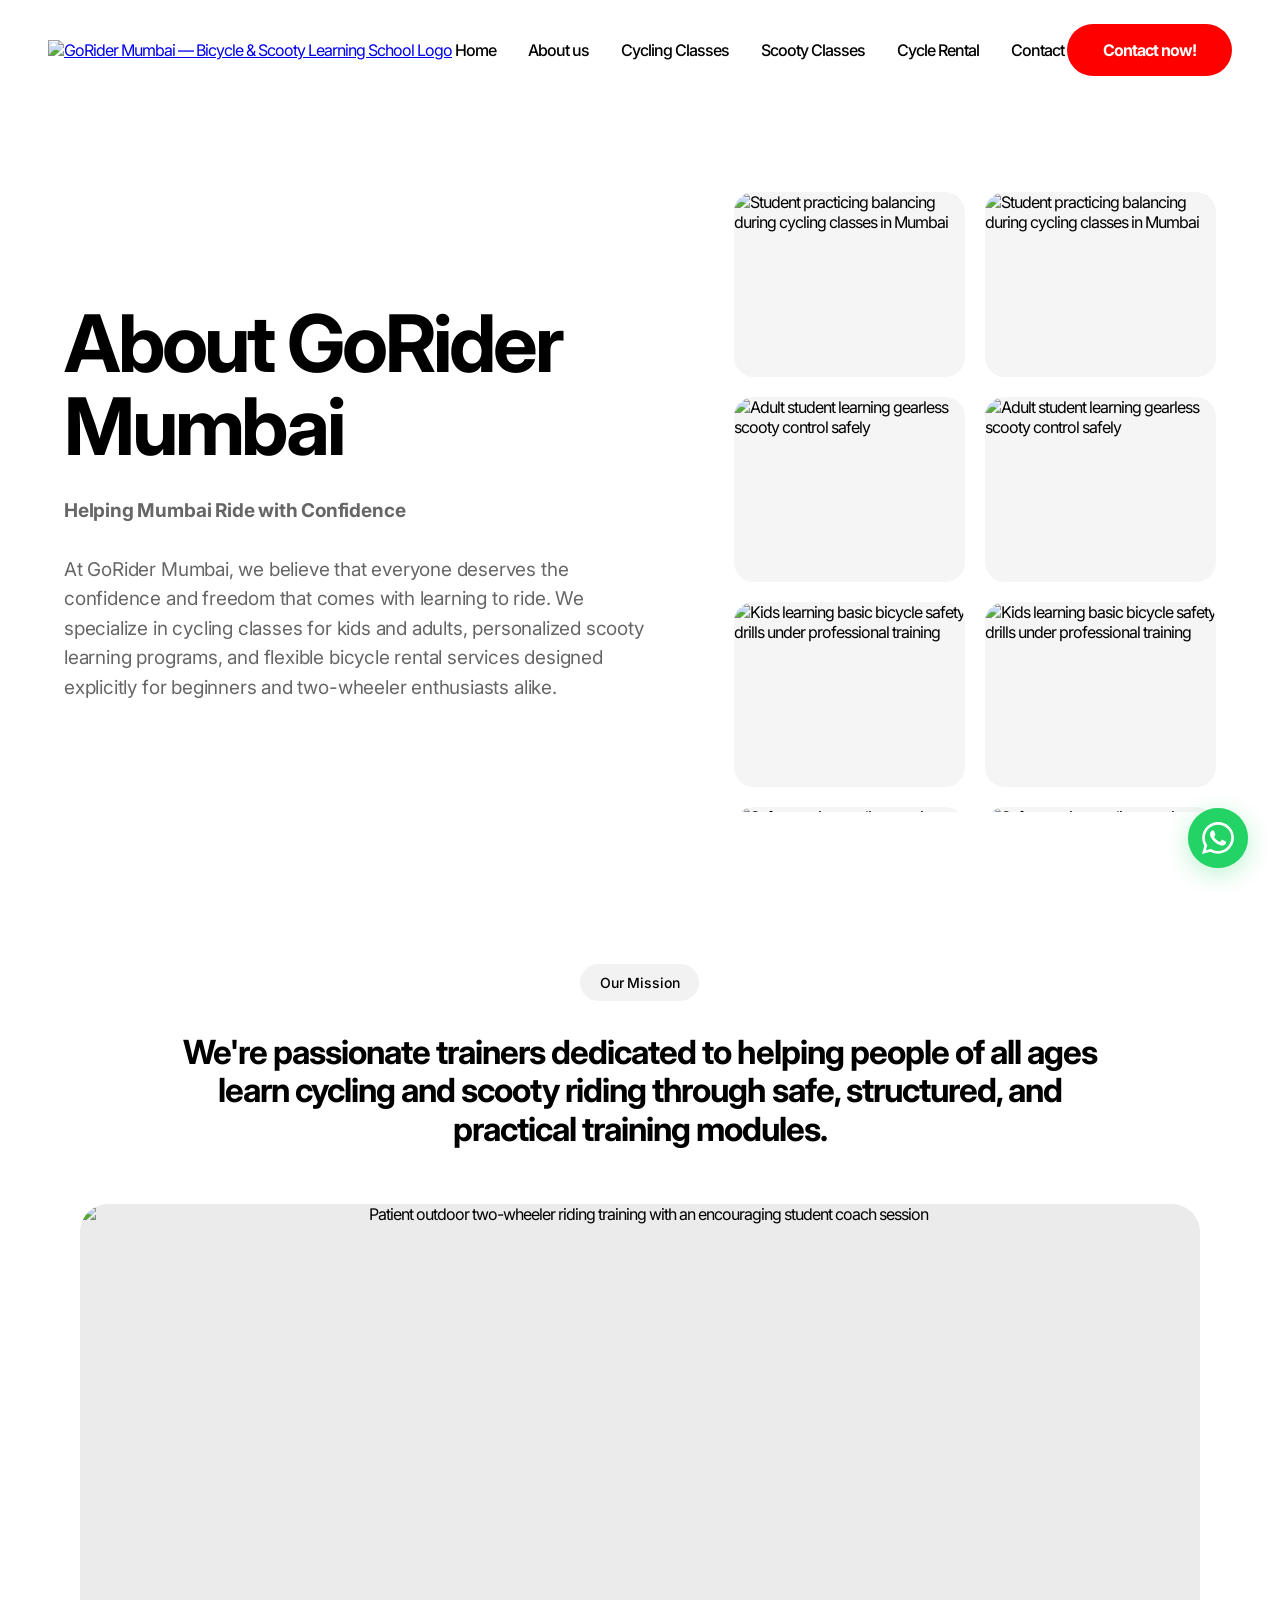
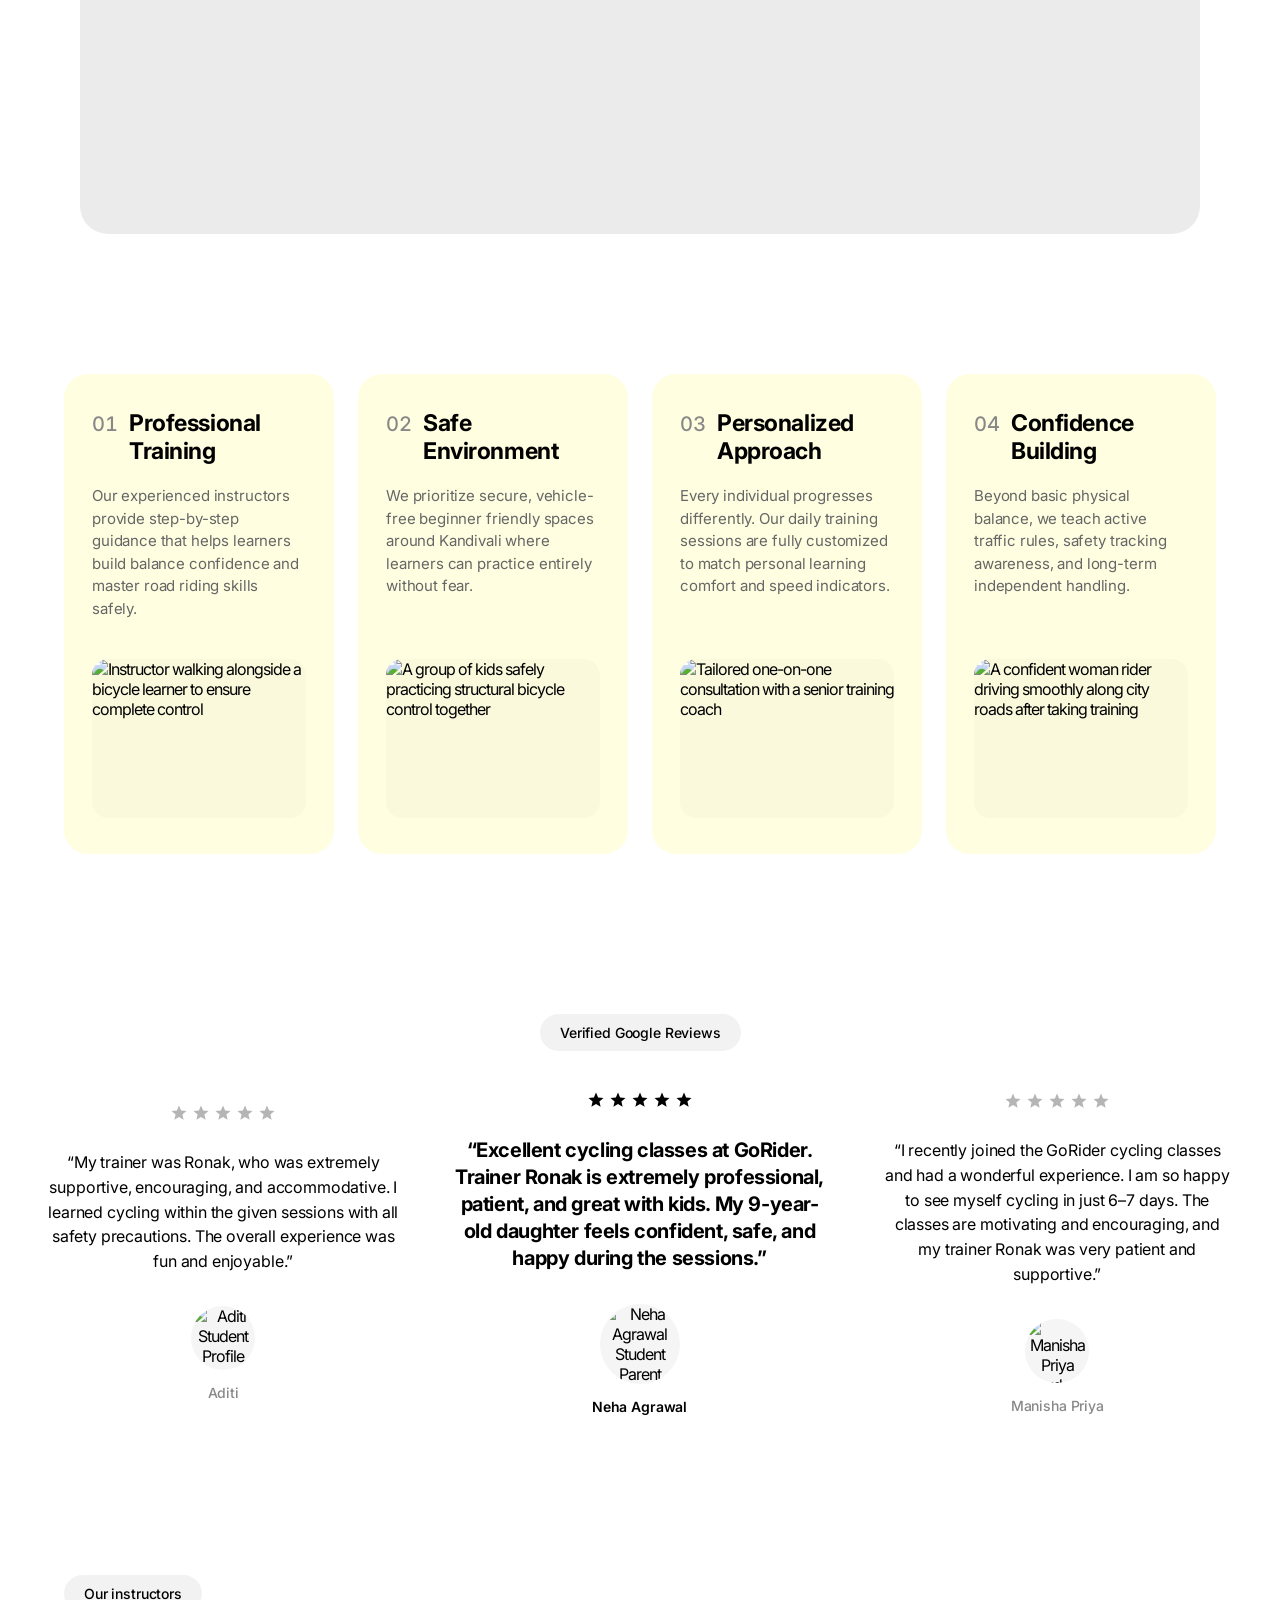
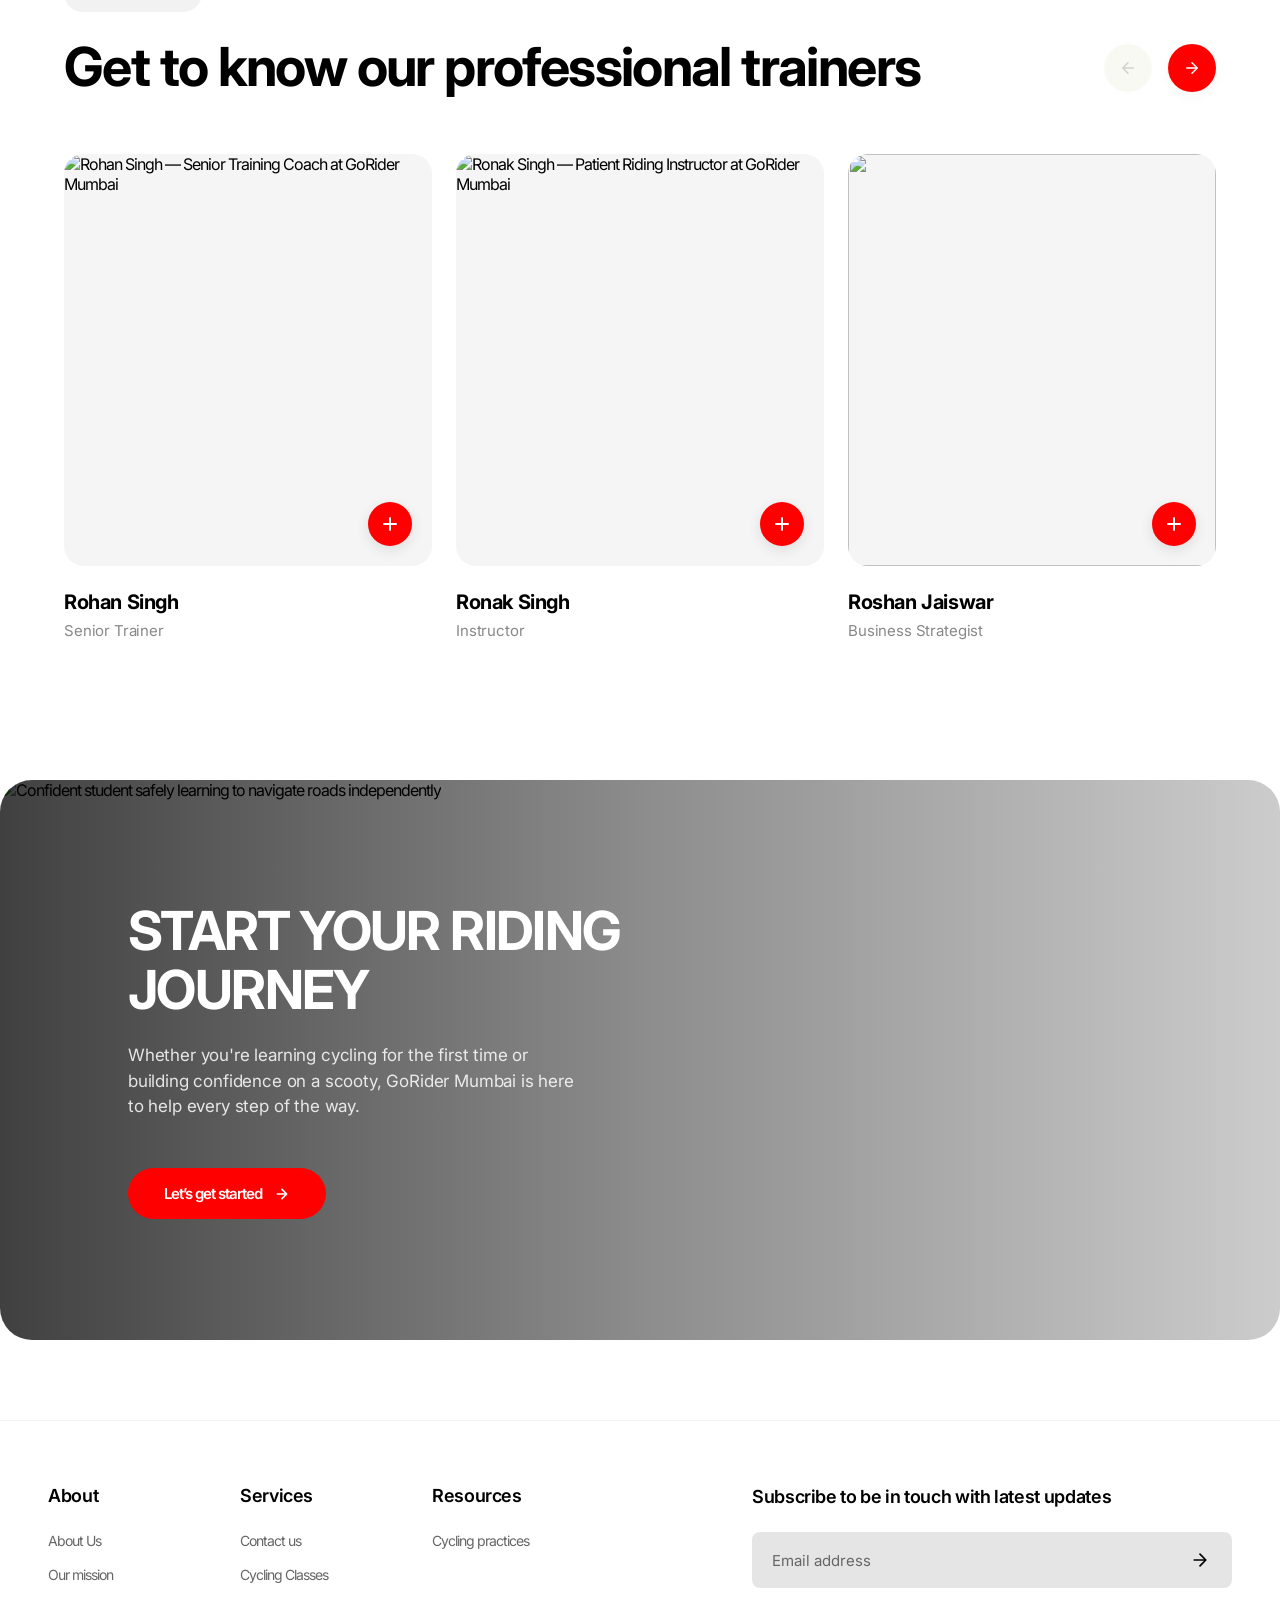
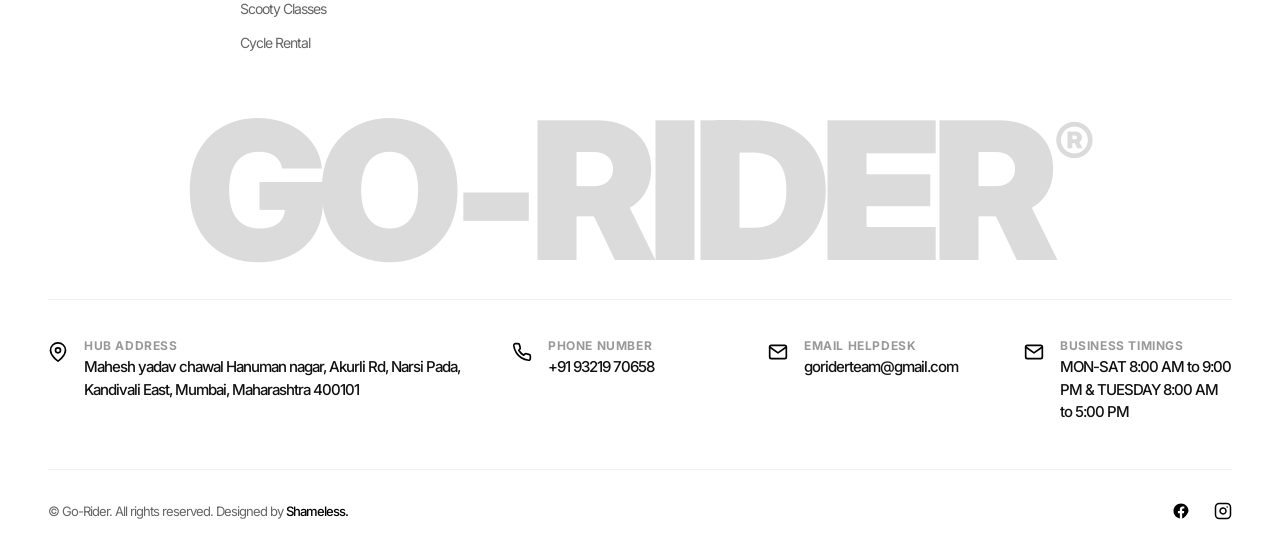
==== commit 03806fce: "Add files via upload" ====
--- a/Go-rider/about.html
+++ b/Go-rider/about.html
@@ -150,7 +150,7 @@
 
             <div class="promo-media-card reveal-item" id="video-trigger-container">
                 <img 
-                    src="https://i.postimg.cc/qvPnCGyw/Gemini-Generated-Image-xu82bdxu82bdxu82.png" 
+                    src="https://i.postimg.cc/Kv7sXJ3Y/GO-RIDER-(1).png" 
                     alt="Patient outdoor two-wheeler riding training with an encouraging student coach session" 
                     class="promo-backdrop-img"
                     loading="lazy"
@@ -470,7 +470,7 @@
                     <div class="node-text-frame">
                         <span class="meta-label-lbl">Hub Address</span>
                         <address class="meta-value-text">
-                            Mahesh Yadav Chawl, Hanuman Nagar, Akurli Rd, Narsi Pada, Kandivali East, Mumbai, Maharashtra 400101
+                            Mahesh yadav chawal Hanuman nagar, Akurli Rd, Narsi Pada, Kandivali East, Mumbai, Maharashtra 400101
                         </address>
                     </div>
                 </div>
--- a/Go-rider/css/style.css
+++ b/Go-rider/css/style.css
@@ -1499,7 +1499,7 @@
 .panel-content-inner p {
     font-size: 16px;
     line-height: 1.6;
-    color: #ff0000;
+    color: #000000;
     font-weight: 400;
     letter-spacing: -0.01em;
 }
@@ -4500,7 +4500,7 @@
 }
 
 .feature-pointer-text {
-    font-family: monospace; /* Monospace typography structure configuration matching image style rule */
+    font-family: Inter; /* Monospace typography structure configuration matching image style rule */
     font-size: 14px;
     font-weight: 600;
     color: #ff0000; /* Unified brand feature cyan */
